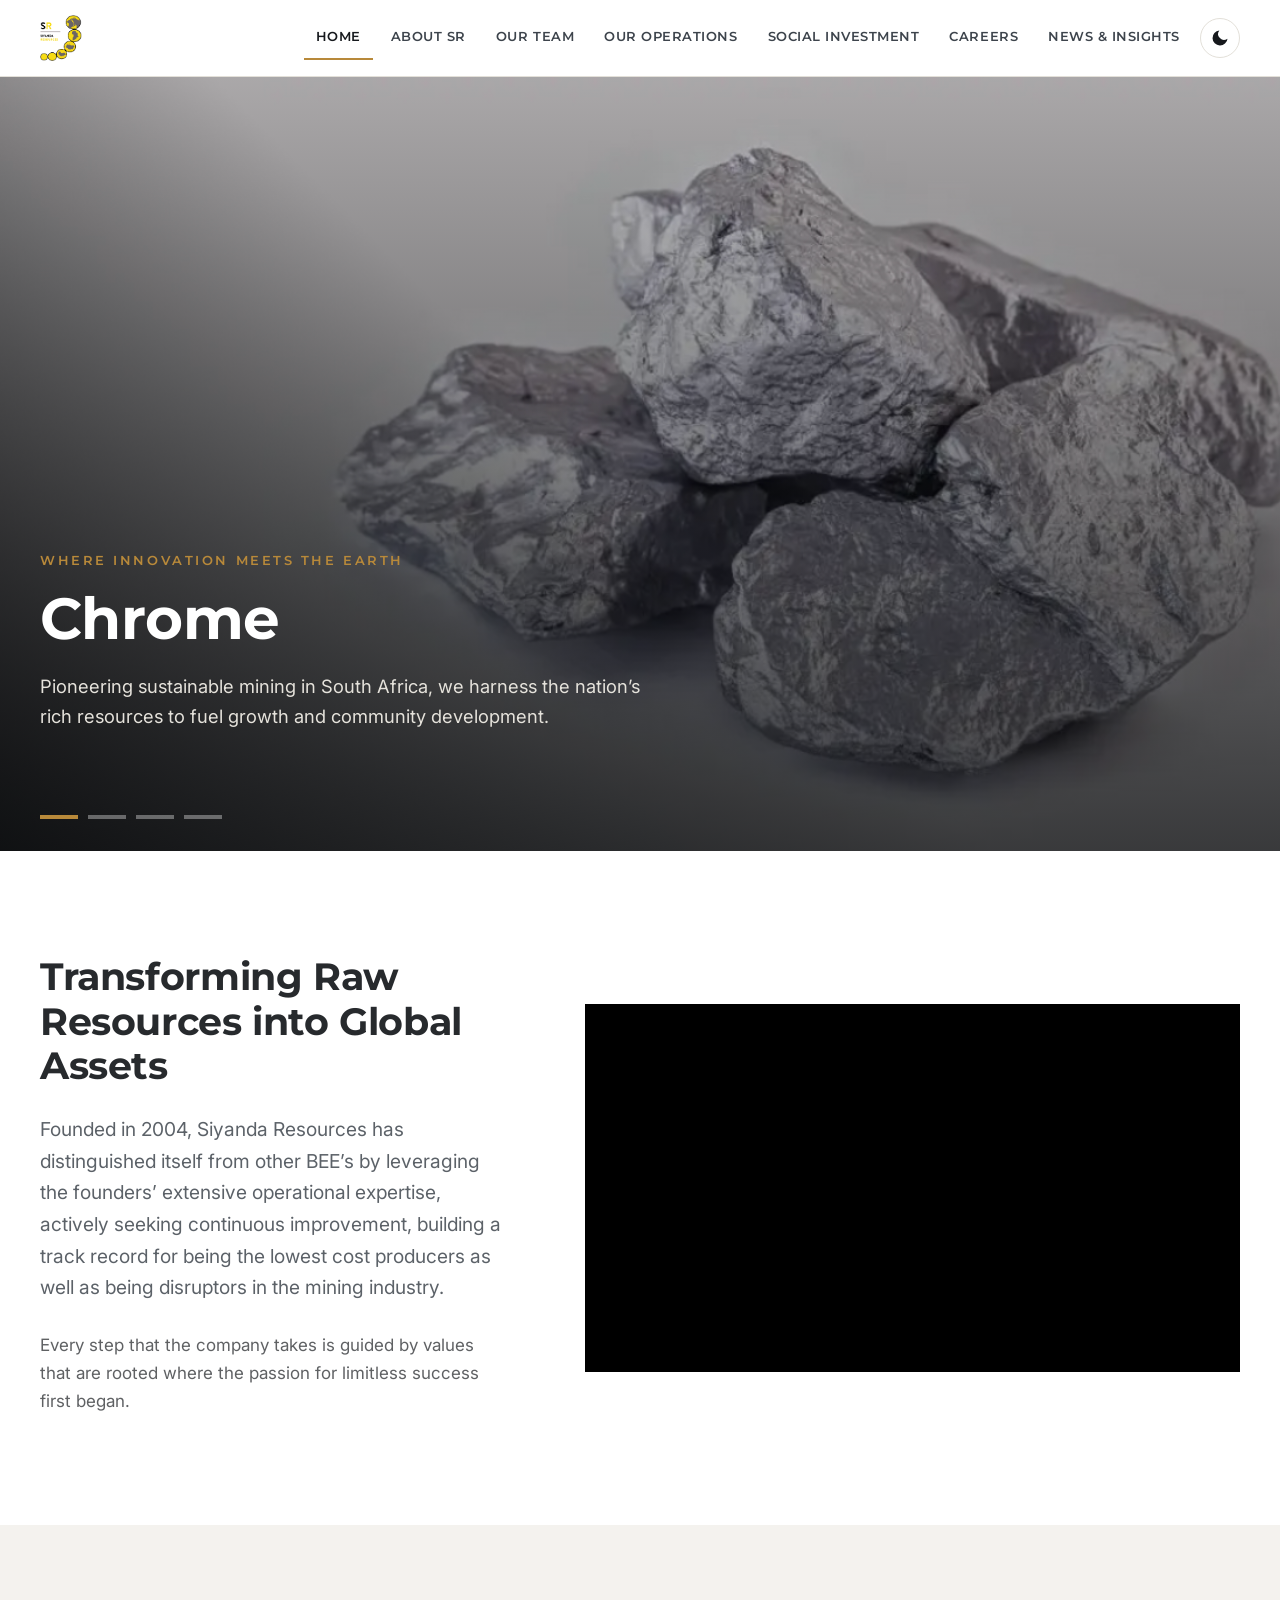
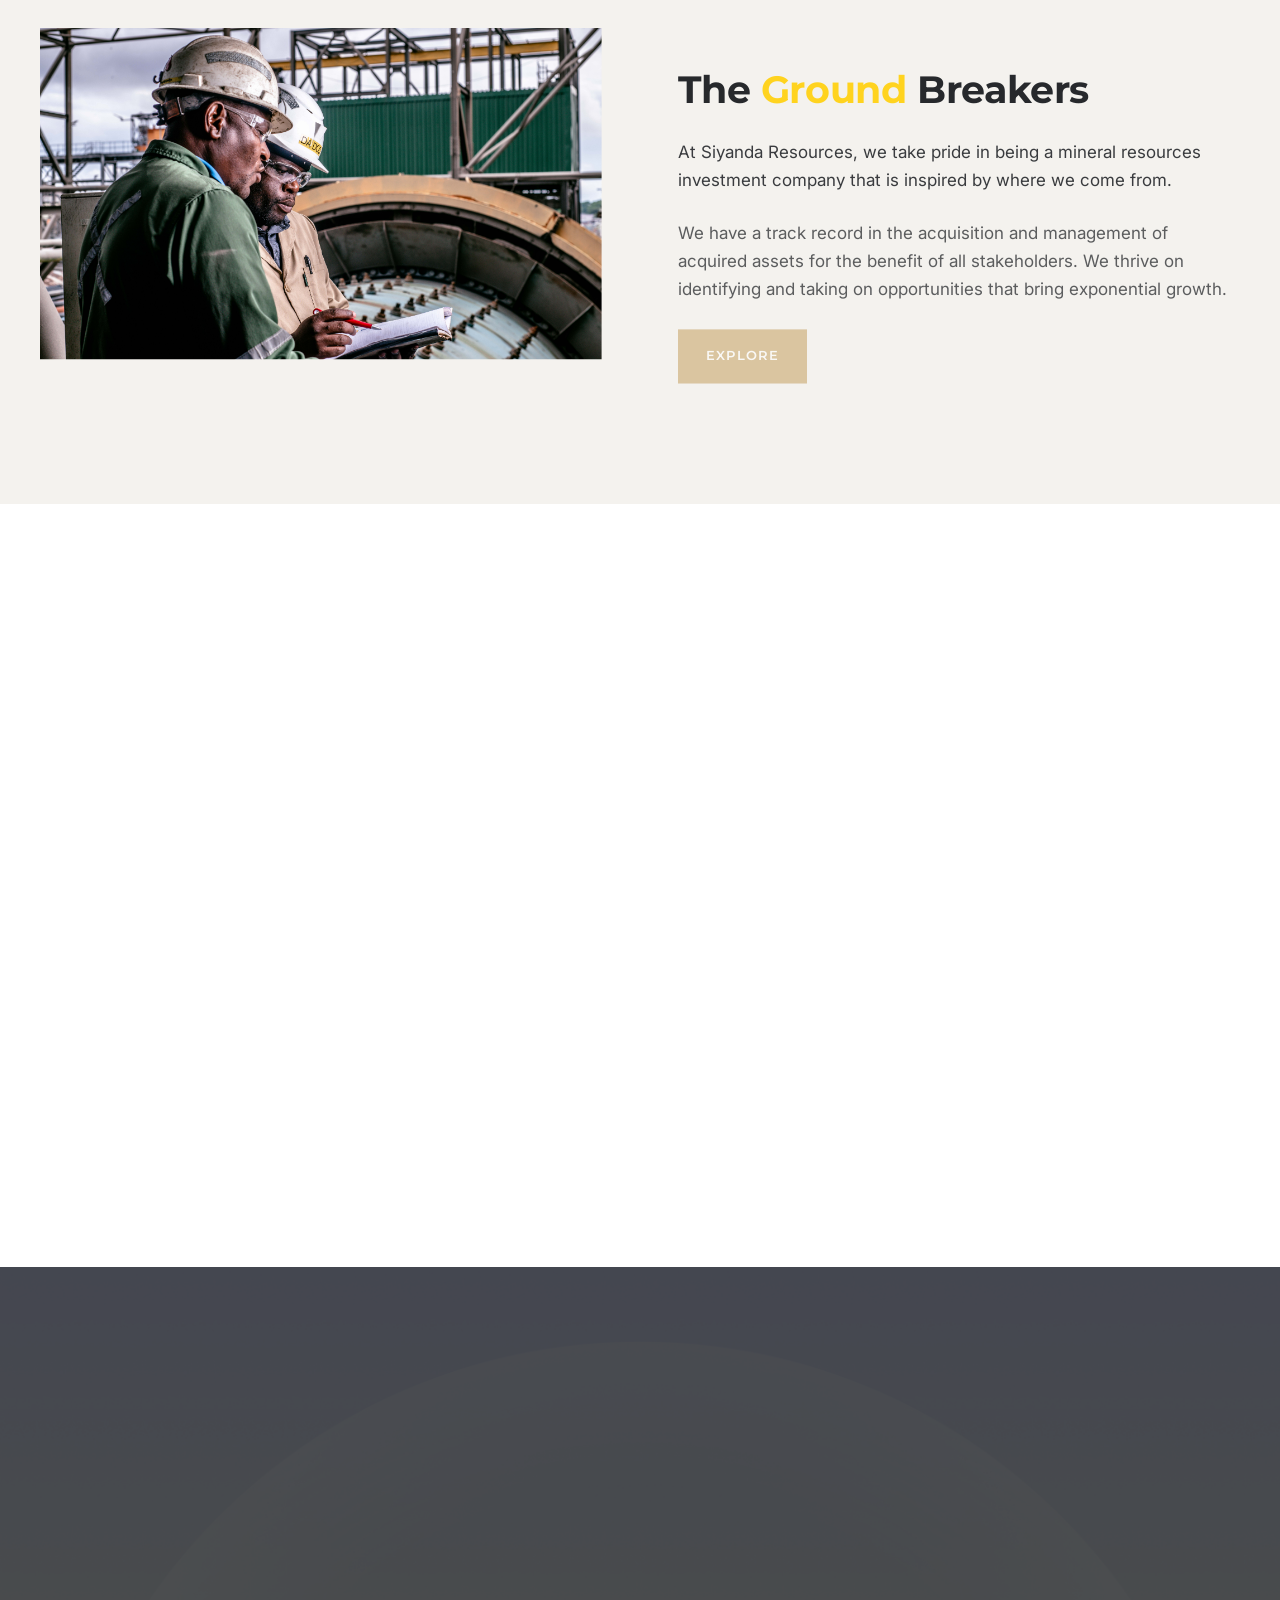
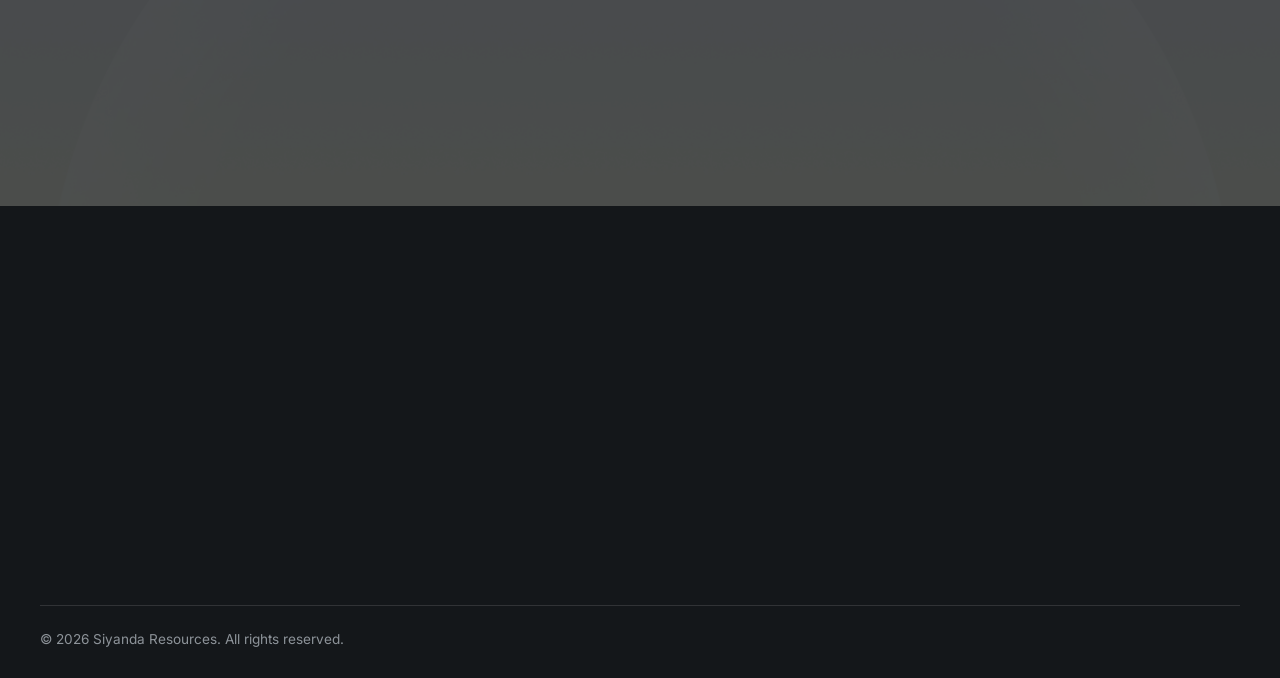
==== index.html @ a48262fa "Add yellow highlight words to headings, as on the live site Highlights on the About, Our Team, Our O" ====
<!doctype html>
<html lang="en">
<head>
<meta charset="utf-8">
<script>try{var t=localStorage.getItem("theme");if(!t&&matchMedia("(prefers-color-scheme: dark)").matches)t="dark";if(t==="dark")document.documentElement.setAttribute("data-theme","dark")}catch(e){}</script>
<meta name="viewport" content="width=device-width, initial-scale=1">
<title>Siyanda Resources Pty (Ltd) | Mining</title>
<meta name="description" content="Founded in 2004, Siyanda Resources has distinguished itself from other BEE’s by leveraging the founders’ extensive operational expertise, actively seeking continuous improvement, building a track record for being the lowest cost producers as well as being disruptors in the mining industry.">
<meta property="og:title" content="Siyanda Resources Pty (Ltd) | Mining">
<meta property="og:description" content="Founded in 2004, Siyanda Resources has distinguished itself from other BEE’s by leveraging the founders’ extensive operational expertise, actively seeking continuous improvement, building a track record for being the lowest cost producers as well as being disruptors in the mining industry.">
<meta property="og:type" content="website">
<meta property="og:image" content="https://static.wixstatic.com/media/7e9495_a1507249b61743cfa90838f594ac82b0~mv2.png">
<link rel="preconnect" href="https://fonts.googleapis.com">
<link rel="preconnect" href="https://fonts.gstatic.com" crossorigin>
<link href="https://fonts.googleapis.com/css2?family=Inter:wght@400;500;600&family=Montserrat:wght@500;600;700&display=swap" rel="stylesheet">
<link rel="stylesheet" href="assets/style.css">
<link rel="stylesheet" href="assets/motion.css">
<script>document.documentElement.classList.add('m-js');window.__mFail=setTimeout(function(){document.documentElement.classList.remove('m-js')},4000);</script>
</head>
<body>
<header class="site-header"><div class="wrap">
  <a class="logo" href="index.html" aria-label="Siyanda Resources home"><img src="assets/img/7e9495_835a3382bc764507a0e56973014b50b6_mv2.png" alt="Siyanda Resources"></a>
  <button class="menu-btn" aria-expanded="false" aria-controls="nav">Menu</button>
  <nav class="nav" id="nav" aria-label="Main"><a href="index.html" aria-current="page">Home</a><a href="aboutsr.html">About SR</a><a href="ourteam.html">Our Team</a><a href="ouroperations.html">Our Operations</a><a href="socialinvestment.html">Social Investment</a><a href="careers.html">Careers</a><a href="news.html">News & Insights</a></nav>
  <button class="theme-toggle" type="button" aria-pressed="false" aria-label="Switch to dark mode" title="Toggle dark mode"><svg class="i-moon" viewBox="0 0 24 24" width="20" height="20" aria-hidden="true"><path fill="currentColor" d="M21 12.8A9 9 0 1 1 11.2 3a7 7 0 0 0 9.8 9.8z"/></svg><svg class="i-sun" viewBox="0 0 24 24" width="20" height="20" aria-hidden="true"><circle cx="12" cy="12" r="4.2" fill="currentColor"/><g stroke="currentColor" stroke-width="2" stroke-linecap="round"><path d="M12 2.5v2.4M12 19.1v2.4M2.5 12h2.4M19.1 12h2.4M5.3 5.3l1.7 1.7M17 17l1.7 1.7M5.3 18.7L7 17M17 7l1.7-1.7"/></g></svg></button>
</div></header>
<main>
<section class="hero" aria-label="Featured"><div class="slide active"><div class="bg" style="background-image:url('assets/img/7e9495_dbe497dcdec14228bae74a4d992288ce_mv2.jpg')"></div><div class="wrap"><span class="tag" data-motion="rise" data-m-trigger="load" data-m-y="14">Where innovation meets the earth</span><h1 data-motion="line-reveal" data-m-trigger="load" data-m-delay=".1">Chrome</h1><p data-motion="rise" data-m-trigger="load" data-m-delay=".6">Pioneering sustainable mining in South Africa, we harness the nation’s rich resources to fuel growth and community development.</p></div></div><div class="slide"><div class="bg" style="background-image:url('assets/img/7e9495_43a66a2f963f44608561e4d133011c7c_mv2.jpeg')"></div><div class="wrap"><span class="tag" data-motion="rise" data-m-trigger="manual" data-m-y="14">Where innovation meets the earth</span><h1 data-motion="line-reveal" data-m-trigger="manual" data-m-delay=".1">Platinum Group Metals</h1><p data-motion="rise" data-m-trigger="manual" data-m-delay=".6">Pioneering sustainable mining in South Africa, we harness the nation’s rich resources to fuel growth and community development.</p></div></div><div class="slide"><div class="bg" style="background-image:url('assets/img/7e9495_33be6d0ff1b443ca9cbb81153d2384aa_mv2.webp')"></div><div class="wrap"><span class="tag" data-motion="rise" data-m-trigger="manual" data-m-y="14">Where innovation meets the earth</span><h1 data-motion="line-reveal" data-m-trigger="manual" data-m-delay=".1">Smelting</h1><p data-motion="rise" data-m-trigger="manual" data-m-delay=".6">Pioneering sustainable mining in South Africa, we harness the nation’s rich resources to fuel growth and community development.</p></div></div><div class="slide"><div class="bg" style="background-image:url('assets/img/7e9495_03ec431c7e624f578b825e8f1ab1ad8a_mv2.jpg')"></div><div class="wrap"><span class="tag" data-motion="rise" data-m-trigger="manual" data-m-y="14">Where innovation meets the earth</span><h1 data-motion="line-reveal" data-m-trigger="manual" data-m-delay=".1">Energy</h1><p data-motion="rise" data-m-trigger="manual" data-m-delay=".6">Pioneering sustainable mining in South Africa, we harness the nation’s rich resources to fuel growth and community development.</p></div></div><div class="dots"><div class="wrap"><button class="dot active" aria-label="Show slide 1"></button><button class="dot" aria-label="Show slide 2"></button><button class="dot" aria-label="Show slide 3"></button><button class="dot" aria-label="Show slide 4"></button></div></div></section>

<section class="ticker" id="metals-ticker" aria-label="Precious metals prices" hidden>
<div class="ticker-bar">
<span class="ticker-label">Precious metals</span>
<div class="ticker-viewport" tabindex="0"><div class="ticker-track" id="ticker-track"></div></div>
<span class="ticker-meta" id="ticker-meta"></span>
</div>
</section>

<section class="section"><div class="wrap split video-split">
  <div>
    <h2>Transforming Raw Resources into Global Assets</h2>
    <p class="lead">Founded in 2004, Siyanda Resources has distinguished itself from other BEE’s by leveraging the founders’ extensive operational expertise, actively seeking continuous improvement, building a track record for being the lowest cost producers as well as being disruptors in the mining industry.</p>
    <p>Every step that the company takes is guided by values that are rooted where the passion for limitless success first began.</p>
  </div>
  <div class="video-embed"><iframe src="https://www.youtube-nocookie.com/embed/-OXSj45bDJc?rel=0" title="Siyanda Resources introduction video" loading="lazy" allow="accelerometer; encrypted-media; picture-in-picture; fullscreen" allowfullscreen></iframe></div>
</div></section>

<section class="section alt"><div class="wrap split">
  <img src="assets/img/7e9495_6b7cbe0a878a460cb69c00bc4669bbfa_mv2.jpg" alt="Siyanda team members reviewing plans at a processing plant" loading="lazy">
  <div>
    <h2>The <span class="hl">Ground</span> Breakers</h2>
    <p>At Siyanda Resources, we take pride in being a mineral resources investment company that is inspired by where we come from.</p>
    <p>We have a track record in the acquisition and management of acquired assets for the benefit of all stakeholders. We thrive on identifying and taking on opportunities that bring exponential growth.</p>
    <a class="btn" href="aboutsr.html">Explore</a>
  </div>
</div></section>

<section class="section"><div class="wrap focus">
  <h2>Our Focus Areas</h2>
  <p class="lead">Our areas of interest are in Platinum Group Metals (PGMs), Chrome, Base Metals, Energy and Battery Metals. All the projects acquired are on a long term basis, with the optimisation of assets being the key goal.</p>
  <div class="grid g4" style="margin-top:36px"><article class="division"><img src="assets/img/7e9495_5f17ff1443634b72bcaa0b6d0019befa_mv2.webp" alt="" loading="lazy"><div class="body"><h3>Chrome</h3><p>RST Special Metal (Pty) Ltd (“RST”) operates furnaces that process industrial waste material into various metal products that can be re-used in the manufacturing process including chrome and other non-ferrous metals.</p></div></article><article class="division"><img src="assets/img/7e9495_43a66a2f963f44608561e4d133011c7c_mv2.jpeg" alt="" loading="lazy"><div class="body"><h3>Platinum Group Metals</h3><p>Siyanda Bakgatla Platinum Mine (SBPM) is a rapidly growing, non-listed black-owned emerging Platinum Group Metal (PGM) mining and processing business.</p></div></article><article class="division"><img src="assets/img/7e9495_33be6d0ff1b443ca9cbb81153d2384aa_mv2.webp" alt="" loading="lazy"><div class="body"><h3>Smelting</h3><p>The strategic imperative of the chrome division is to be the leader in UG2 chrome extraction through the processing and production of low-cost chrome from UG Tailings source.</p></div></article><article class="division"><img src="assets/img/7e9495_632e6254a77d4a538dcc4f06c088e356_mv2.jpeg" alt="" loading="lazy"><div class="body"><h3>Energy</h3><p>In 2012 Power Alt reached a milestone to become one of the first gas Independent Power Producers to connect and sell power to the SA state utility; Eskom.</p></div></article></div>
</div></section>

<section class="banner" style="background-image:url('assets/img/baac51_a1800801553a41e4b95e214079fef63e_mv2.jpg')"><div class="wrap">
  <h2>We Believe in Change</h2>
  <p>The Siyanda Group Impact Report 2026 is now available. It captures our year in community investment, enterprise development, employment and environmental stewardship across our operations.</p>
  <p>Read the full report here:</p>
  <a class="btn ghost" href="https://www.siyandaresources.com/_files/ugd/7e9495_232e8eb3046243a3bfeeb36ab15f72cd.pdf" target="_blank" rel="noopener">Group Impact Report</a>
</div></section>

</main>
<footer class="site-footer"><div class="wrap">
  <div class="foot-grid">
    <div><h2>Where innovation meets the earth</h2>
      <div class="socials"><a href="https://www.youtube.com/channel/UCUp1JVskZZEBFxVKHiJLxTw" target="_blank" rel="noopener">YouTube</a><a href="https://www.linkedin.com/company/siyanda-resources/posts/?feedView=all" target="_blank" rel="noopener">LinkedIn</a></div></div>
    <div><h4>Contact Us</h4>
      <ul><li>3rd Floor, Oxford Corner, 32A Jellicoe Ave, Rosebank, Johannesburg, 2196</li><li><a href="tel:+27118322543">+27 (11) 832 2543</a></li><li><a href="mailto:SRComms@siyandaresources.co.za">SRComms@siyandaresources.co.za</a></li></ul></div>
    <div><h4>Explore</h4><ul><li><a href="index.html">Home</a></li><li><a href="aboutsr.html">About SR</a></li><li><a href="ourteam.html">Our Team</a></li><li><a href="ouroperations.html">Our Operations</a></li><li><a href="socialinvestment.html">Social Investment</a></li><li><a href="careers.html">Careers</a></li><li><a href="news.html">News & Insights</a></li></ul></div>
  </div>
  <div class="copy">&copy; 2026 Siyanda Resources. All rights reserved.</div>
</div></footer>
<script src="https://cdnjs.cloudflare.com/ajax/libs/gsap/3.12.5/gsap.min.js"></script>
<script src="assets/motion.js"></script>
<script src="assets/site.js"></script>
<script src="assets/ticker.js"></script>
</body>
</html>
---- assets/style.css ----
/* ===== Siyanda Resources — design tokens (swap these to re-skin the whole site) ===== */
:root {
  --ink: #16191d;
  --ink-soft: #3d444c;
  --muted: #6b737c;
  --paper: #ffffff;
  --paper-alt: #f4f2ee;
  --dark: #14171a;
  --dark-2: #1d2226;
  --accent: #b8893a;
  --accent-dark: #946c27;
  --highlight: #ffd10f;
  --line: #e3e0d9;
  --font-head: "Montserrat", "Helvetica Neue", Arial, sans-serif;
  --font-body: "Inter", "Helvetica Neue", Arial, sans-serif;
  --max: 1200px;
  --header-h: 76px;
}

*, *::before, *::after { box-sizing: border-box; }
html { scroll-behavior: smooth; }
body {
  margin: 0; font-family: var(--font-body); color: var(--ink); background: var(--paper);
  line-height: 1.65; font-size: 17px; -webkit-font-smoothing: antialiased;
}
img { max-width: 100%; display: block; }
a { color: inherit; }
h1, h2, h3, h4 { font-family: var(--font-head); line-height: 1.15; margin: 0 0 .6em; color: var(--ink); letter-spacing: -.01em; }
h1 { font-size: clamp(2.1rem, 5vw, 3.6rem); font-weight: 700; }
h2 { font-size: clamp(1.6rem, 3.2vw, 2.4rem); font-weight: 700; }
h3 { font-size: 1.2rem; font-weight: 600; }
p { margin: 0 0 1.1em; }
.wrap { width: min(var(--max), 100% - 40px); margin-inline: auto; }
.section { padding: clamp(56px, 8vw, 104px) 0; }
.section.alt { background: var(--paper-alt); }
.section.dark { background: var(--dark); color: #e9e6df; }
.section.dark h2, .section.dark h3 { color: #fff; }
.eyebrow { font-family: var(--font-head); text-transform: uppercase; letter-spacing: .18em; font-size: .75rem; font-weight: 600; color: var(--accent); margin-bottom: 14px; display: block; }
.lead { font-size: 1.2rem; color: var(--ink-soft); }

/* ===== Header ===== */
.site-header { position: sticky; top: 0; z-index: 50; background: var(--paper); border-bottom: 1px solid var(--line); }
.site-header .wrap { display: flex; align-items: center; justify-content: space-between; height: var(--header-h); }
.logo img { height: 46px; width: auto; }
.nav { display: flex; gap: 6px; align-items: center; }
.nav a { text-decoration: none; font-family: var(--font-head); font-size: .82rem; font-weight: 600; letter-spacing: .04em; text-transform: uppercase; padding: 10px 12px; color: var(--ink-soft); border-bottom: 2px solid transparent; }
.nav a:hover { color: var(--ink); }
.nav a[aria-current="page"] { color: var(--ink); border-bottom-color: var(--accent); }
.menu-btn { display: none; background: none; border: 1px solid var(--line); border-radius: 6px; padding: 9px 14px; font: 600 .8rem var(--font-head); letter-spacing: .06em; text-transform: uppercase; cursor: pointer; color: var(--ink); }

@media (max-width: 1020px) {
  .menu-btn { display: block; }
  .nav { position: absolute; inset: var(--header-h) 0 auto 0; background: var(--paper); flex-direction: column; align-items: stretch; gap: 0; padding: 8px 20px 20px; border-bottom: 1px solid var(--line); display: none; }
  .nav.open { display: flex; }
  .nav a { padding: 14px 4px; border-bottom: 1px solid var(--line); }
  .nav a[aria-current="page"] { border-bottom-color: var(--accent); }
}

/* ===== Buttons ===== */
.btn { display: inline-block; font-family: var(--font-head); font-weight: 600; font-size: .82rem; letter-spacing: .08em; text-transform: uppercase; text-decoration: none; padding: 14px 26px; background: var(--accent); color: #fff; border: 2px solid var(--accent); transition: background .2s, color .2s; }
.btn:hover { background: var(--accent-dark); border-color: var(--accent-dark); }
.btn.ghost { background: transparent; color: inherit; border-color: currentColor; }
.btn.ghost:hover { background: var(--ink); color: var(--paper); border-color: var(--ink); }
.section.dark .btn.ghost:hover, .hero .btn.ghost:hover { background: #fff; color: var(--ink); border-color: #fff; }

/* ===== Home hero slider ===== */
.hero { position: relative; height: min(86vh, 780px); min-height: 520px; background: var(--dark); color: #fff; overflow: hidden; }
.slide { position: absolute; inset: 0; opacity: 0; transition: opacity 1s ease; display: flex; align-items: flex-end; }
.slide.active { opacity: 1; z-index: 1; }
.slide .bg { position: absolute; inset: 0; background-size: cover; background-position: center; transform: scale(1.04); transition: transform 7s ease-out; }
.slide.active .bg { transform: scale(1); }
.slide::after { content: ""; position: absolute; inset: 0; background: linear-gradient(180deg, rgba(10,12,14,.25) 0%, rgba(10,12,14,.78) 100%); }
.slide .wrap { position: relative; z-index: 2; padding-bottom: clamp(70px, 11vh, 120px); }
.slide h1 { color: #fff; max-width: 14ch; margin-bottom: .35em; }
.slide .tag { font-family: var(--font-head); text-transform: uppercase; letter-spacing: .2em; font-size: .8rem; color: var(--accent); font-weight: 600; margin-bottom: 14px; display: block; }
.slide p { max-width: 52ch; font-size: 1.15rem; color: #e6e3dc; }
.dots { position: absolute; z-index: 5; left: 0; right: 0; bottom: 32px; }
.dots .wrap { display: flex; gap: 10px; }
.dot { width: 38px; height: 4px; border: 0; background: rgba(255,255,255,.35); cursor: pointer; padding: 0; }
.dot.active { background: var(--accent); }

/* ===== Inner page hero ===== */
.page-hero { position: relative; color: #fff; background: var(--dark); background-size: cover; background-position: center; padding: clamp(90px, 15vw, 170px) 0 clamp(60px, 9vw, 100px); }
.page-hero::before { content: ""; position: absolute; inset: 0; background: linear-gradient(180deg, rgba(10,12,14,.55), rgba(10,12,14,.8)); }
.page-hero .wrap { position: relative; }
.page-hero h1 { color: #fff; max-width: 18ch; }
.page-hero p { max-width: 58ch; font-size: 1.2rem; color: #e6e3dc; margin: 0; }

/* ===== Layout helpers ===== */
.split { display: grid; grid-template-columns: 1fr 1fr; gap: clamp(32px, 6vw, 84px); align-items: center; }
.split.top { align-items: start; }
.split img { width: 100%; height: 100%; object-fit: cover; max-height: 560px; }
@media (max-width: 860px) { .split { grid-template-columns: 1fr; } }
.grid { display: grid; gap: 24px; }
.g2 { grid-template-columns: repeat(2, 1fr); }
.g3 { grid-template-columns: repeat(3, 1fr); }
.g4 { grid-template-columns: repeat(4, 1fr); }
.g5 { grid-template-columns: repeat(5, 1fr); }
@media (max-width: 1000px) { .g4, .g5 { grid-template-columns: repeat(2, 1fr); } .g3 { grid-template-columns: repeat(2, 1fr); } }
@media (max-width: 620px) { .g2, .g3, .g4, .g5 { grid-template-columns: 1fr; } }

.card { background: var(--paper); border: 1px solid var(--line); }
.card .body { padding: 24px; }
.card img.thumb { width: 100%; aspect-ratio: 3/2; object-fit: cover; }
.section.alt .card { border-color: transparent; }

/* ===== Values ===== */
.value { padding: 28px 24px; border-top: 3px solid var(--accent); background: var(--paper); }
.value h3 { text-transform: uppercase; letter-spacing: .1em; font-size: .95rem; color: var(--accent-dark); }
.value p { margin: 0; color: var(--ink-soft); font-weight: 500; }

/* ===== Feature banner (impact report) ===== */
.banner { background-size: cover; background-position: center; position: relative; color: #fff; padding: clamp(70px, 10vw, 130px) 0; }
.banner::before { content: ""; position: absolute; inset: 0; background: rgba(12,14,16,.72); }
.banner .wrap { position: relative; max-width: 820px; }
.banner h2 { color: #fff; }
.banner p { font-size: 1.15rem; color: #e6e3dc; }

/* ===== Division cards (home) ===== */
.division { position: relative; overflow: hidden; min-height: 360px; display: flex; align-items: flex-end; color: #fff; background: var(--dark); }
.division img { position: absolute; inset: 0; width: 100%; height: 100%; object-fit: cover; transition: transform .6s ease; }
.division:hover img { transform: scale(1.05); }
.division::after { content: ""; position: absolute; inset: 0; background: linear-gradient(180deg, rgba(10,12,14,.05) 20%, rgba(10,12,14,.88)); }
.division .body { position: relative; z-index: 1; padding: 26px; }
.division h3 { color: #fff; font-size: 1.4rem; margin-bottom: .4em; }
.division p { font-size: .95rem; margin: 0; color: #dcd8cf; }

/* ===== Focus chips ===== */
.chips { display: flex; flex-wrap: wrap; gap: 12px; margin: 26px 0 0; padding: 0; list-style: none; }
.chips li { border: 1px solid rgba(255,255,255,.3); padding: 10px 20px; font-family: var(--font-head); font-size: .8rem; letter-spacing: .1em; text-transform: uppercase; font-weight: 600; }

/* ===== Pillars (who/purpose/vision) ===== */
.pillar img { width: 100%; aspect-ratio: 4/5; object-fit: cover; }
.pillar .body { padding: 22px 4px 0; }
.pillar h3 { font-size: .8rem; letter-spacing: .16em; text-transform: uppercase; color: var(--accent-dark); }
.pillar p { font-size: 1.15rem; font-weight: 500; color: var(--ink); margin: 0; }

/* ===== Lists ===== */
.ticks { list-style: none; padding: 0; margin: 0; display: grid; gap: 14px; }
.ticks li { padding-left: 28px; position: relative; color: var(--ink-soft); }
.ticks li::before { content: ""; position: absolute; left: 0; top: .6em; width: 14px; height: 2px; background: var(--accent); }

/* ===== People ===== */
.person { text-align: left; }
.person .ph { aspect-ratio: 1/1; background: var(--paper-alt); overflow: hidden; display: grid; place-items: center; }
.person .ph img { width: 100%; height: 100%; object-fit: cover; object-position: center top; }
.person .ph .ini { font: 700 2rem var(--font-head); color: var(--muted); }
.person h3 { margin: 16px 0 4px; font-size: 1.05rem; }
.person .role { color: var(--muted); font-size: .9rem; margin: 0; }
.bio { margin-top: 10px; }
.bio summary { cursor: pointer; font-family: var(--font-head); font-size: .75rem; letter-spacing: .12em; text-transform: uppercase; color: var(--accent-dark); font-weight: 600; list-style: none; }
.bio summary::-webkit-details-marker { display: none; }
.bio summary::after { content: " +"; }
.bio[open] summary::after { content: " –"; }
.bio ul { margin: 12px 0 0; padding-left: 18px; font-size: .9rem; color: var(--ink-soft); }
.bio li { margin-bottom: 6px; }

/* ===== Operations ===== */
.op { display: grid; grid-template-columns: 5fr 7fr; gap: 0; background: var(--paper); border: 1px solid var(--line); margin-bottom: 24px; }
.op img { width: 100%; height: 100%; min-height: 240px; object-fit: cover; }
.op .body { padding: clamp(22px, 4vw, 44px); align-self: center; }
.op:nth-child(even) { grid-template-columns: 7fr 5fr; }
.op:nth-child(even) img { order: 2; }
@media (max-width: 800px) { .op, .op:nth-child(even) { grid-template-columns: 1fr; } .op:nth-child(even) img { order: 0; } }
.invest { display: grid; grid-template-columns: 220px 1fr; gap: 32px; padding: 32px 0; border-top: 1px solid var(--line); align-items: start; }
.invest .lg { background: #fff; border: 1px solid var(--line); padding: 14px; aspect-ratio: 16/9; display: grid; place-items: center; }
.invest .lg img { max-height: 100%; object-fit: contain; }
.invest a.link { font-family: var(--font-head); font-size: .78rem; letter-spacing: .1em; text-transform: uppercase; font-weight: 600; color: var(--accent-dark); }
@media (max-width: 700px) { .invest { grid-template-columns: 1fr; gap: 16px; } .invest .lg { max-width: 240px; } }

/* ===== Stats (social investment) ===== */
.stat { padding: 28px 24px; background: var(--paper); border-top: 3px solid var(--accent); }
.stat .n { font: 700 2.4rem var(--font-head); color: var(--ink); line-height: 1; }
.stat p { margin: 10px 0 0; color: var(--ink-soft); font-size: .98rem; }
blockquote { margin: 0 0 1em; padding-left: 20px; border-left: 3px solid var(--accent); font-size: 1.2rem; font-style: italic; color: var(--ink-soft); }
.gallery { display: grid; grid-template-columns: repeat(auto-fit, minmax(240px, 1fr)); gap: 14px; }
.gallery img { width: 100%; aspect-ratio: 3/2; object-fit: cover; }

/* ===== News ===== */
.post { display: grid; grid-template-columns: 160px 1fr; gap: 28px; padding: 30px 0; border-top: 1px solid var(--line); }
.post time { font-family: var(--font-head); font-size: .8rem; letter-spacing: .08em; text-transform: uppercase; color: var(--muted); font-weight: 600; }
.post h3 { font-size: 1.35rem; margin-bottom: .4em; }
.post a.more { font-family: var(--font-head); font-size: .78rem; letter-spacing: .1em; text-transform: uppercase; font-weight: 600; color: var(--accent-dark); }
@media (max-width: 640px) { .post { grid-template-columns: 1fr; gap: 6px; } }

/* ===== Footer ===== */
.site-footer { background: var(--dark); color: #cfcbc2; padding: 72px 0 28px; }
.site-footer h2 { color: #fff; font-size: 1.6rem; max-width: 16ch; }
.foot-grid { display: grid; grid-template-columns: 1.3fr 1fr 1fr; gap: 48px; }
@media (max-width: 860px) { .foot-grid { grid-template-columns: 1fr; gap: 32px; } }
.site-footer h4 { color: #fff; font-size: .78rem; letter-spacing: .16em; text-transform: uppercase; margin-bottom: 16px; }
.site-footer a { text-decoration: none; }
.site-footer a:hover { color: #fff; text-decoration: underline; }
.site-footer ul { list-style: none; margin: 0; padding: 0; display: grid; gap: 8px; }
.socials { display: flex; gap: 12px; margin-top: 18px; }
.socials a { border: 1px solid rgba(255,255,255,.3); padding: 8px 16px; font-family: var(--font-head); font-size: .75rem; letter-spacing: .08em; text-transform: uppercase; font-weight: 600; }
.copy { border-top: 1px solid rgba(255,255,255,.12); margin-top: 52px; padding-top: 22px; font-size: .85rem; color: #8d9399; }

@media (prefers-reduced-motion: reduce) {
  .slide, .slide .bg, .division img { transition: none; }
  html { scroll-behavior: auto; }
}

/* ===== Precious metals ticker ===== */
.ticker { background: var(--dark); color: #e9e6df; border-bottom: 1px solid var(--dark-2); }
.ticker[hidden] { display: none; }
.ticker-bar { width: min(var(--max), 100% - 40px); margin-inline: auto; display: flex; align-items: center; gap: 20px; min-height: 56px; }
.ticker-label { font-family: var(--font-head); text-transform: uppercase; letter-spacing: .16em; font-size: .7rem; font-weight: 600; color: var(--accent); white-space: nowrap; }
.ticker-viewport { flex: 1; overflow: hidden; outline-offset: 2px;
  -webkit-mask-image: linear-gradient(90deg, transparent, #000 4%, #000 96%, transparent);
  mask-image: linear-gradient(90deg, transparent, #000 4%, #000 96%, transparent); }
.ticker-track { display: flex; width: max-content; animation: ticker-scroll var(--ticker-dur, 40s) linear infinite; }
.ticker-viewport:hover .ticker-track, .ticker-viewport:focus-within .ticker-track, .ticker-viewport:focus .ticker-track { animation-play-state: paused; }
.tick { display: flex; align-items: baseline; gap: 10px; padding: 0 28px; white-space: nowrap; font-size: .9rem; border-right: 1px solid var(--dark-2); }
.tick-name { font-family: var(--font-head); font-weight: 600; color: #fff; }
.tick-price { font-variant-numeric: tabular-nums; }
.tick-chg { font-variant-numeric: tabular-nums; font-size: .8rem; }
.tick-chg.up { color: #6fcf97; }
.tick-chg.down { color: #eb8a8a; }
.ticker-meta { font-size: .72rem; color: #9aa1a8; white-space: nowrap; }
@keyframes ticker-scroll { to { transform: translateX(-50%); } }
@media (max-width: 720px) { .ticker-label, .ticker-meta { display: none; } }
@media (prefers-reduced-motion: reduce) {
  .ticker-viewport { overflow-x: auto; -webkit-mask-image: none; mask-image: none; }
  .ticker-track { animation: none; }
  .ticker-track [aria-hidden="true"] { display: none; }
}
.tick-zar { font-variant-numeric: tabular-nums; font-size: .8rem; color: #b9b3a6; }

/* ===== Dark mode ===== */
:root[data-theme="dark"] {
  color-scheme: dark;
  --ink: #ece9e2;
  --ink-soft: #c4c0b7;
  --muted: #9aa0a7;
  --paper: #111417;
  --paper-alt: #181c20;
  --dark: #0a0c0e;
  --line: #2b3036;
  --accent-dark: #d6aa5a;
}
:root[data-theme="dark"] .logo img { background: #fff; padding: 4px 8px; border-radius: 6px; height: 46px; box-sizing: content-box; }
:root[data-theme="dark"] .section.dark .btn.ghost:hover, :root[data-theme="dark"] .hero .btn.ghost:hover { color: #111417; }

.logo { margin-right: auto; }
.theme-toggle { display: inline-grid; place-items: center; width: 40px; height: 40px; margin-left: 8px; background: none; border: 1px solid var(--line); border-radius: 50%; color: var(--ink); cursor: pointer; }
.theme-toggle:hover { border-color: var(--accent); color: var(--accent); }
.theme-toggle .i-sun { display: none; }
:root[data-theme="dark"] .theme-toggle .i-sun { display: block; }
:root[data-theme="dark"] .theme-toggle .i-moon { display: none; }
.menu-btn { margin-left: 8px; }

/* ===== Embedded video ===== */
.video-embed { position: relative; aspect-ratio: 16 / 9; background: #000; }
.video-embed iframe { position: absolute; inset: 0; width: 100%; height: 100%; border: 0; }

/* ===== Home: larger video, centred Focus Areas intro ===== */
.split.video-split { grid-template-columns: 5fr 7fr; }
@media (max-width: 860px) { .split.video-split { grid-template-columns: 1fr; } }
.focus > h2, .focus > .lead { text-align: center; }
.focus > .lead { max-width: 64ch; margin-inline: auto; }

/* ===== Inner pages: match live layout ===== */
.center { text-align: center; }
.center .lead { margin-inline: auto; }
.center .gallery, .center .partner-grid, .center .invest-grid, .center .edu-grid { text-align: left; }

/* Social investment */
.facts .fact { padding: 20px 0; border-top: 1px solid var(--line); }
.facts .fact:first-child { border-top: 0; padding-top: 0; }
.facts h3 { margin-bottom: .4em; }
.facts p { margin: 0; color: var(--ink-soft); font-size: .98rem; }
.edu-grid { display: grid; grid-template-columns: 1.1fr 1fr 1fr; grid-template-rows: 260px 260px; gap: 14px; margin-top: 36px; }
.edu-grid img { width: 100%; height: 100%; object-fit: cover; }
.edu-grid img:first-child { grid-row: 1 / span 2; }
.edu-grid img:last-child { grid-column: 2 / span 2; }
@media (max-width: 700px) { .edu-grid { grid-template-columns: 1fr 1fr; grid-template-rows: 200px 200px 200px; } .edu-grid img:first-child { grid-column: 1 / span 2; grid-row: auto; } .edu-grid img:last-child { grid-column: 1 / span 2; } }

/* Operations */
.ops-grid { display: grid; grid-template-columns: repeat(2, 1fr); gap: 32px; }
.ops-grid .op { display: block; margin: 0; border: 0; background: transparent; }
.ops-grid .op img, .ops-grid .op:nth-child(even) img { order: 0; width: 100%; height: auto; aspect-ratio: 16 / 7; min-height: 0; }
.ops-grid .op .body { padding: 18px 0 0; }
@media (max-width: 800px) { .ops-grid { grid-template-columns: 1fr; } }
.invest-grid { display: flex; flex-wrap: wrap; justify-content: center; gap: 20px; margin-top: 32px; text-align: left; }
.invest-grid .invest { display: flex; flex-direction: column; gap: 16px; padding: 22px; border: 1px solid var(--line); background: var(--paper); }
.invest-grid .invest .lg { max-width: none; width: 100%; }
.invest-grid .invest h3 { font-size: 1.05rem; }
.invest-grid .invest p { font-size: .9rem; color: var(--ink-soft); }
.invest-grid .invest .btn { padding: 10px 20px; margin-top: auto; align-self: flex-start; }
.partner-grid { display: grid; grid-template-columns: repeat(4, 1fr); gap: 16px; margin-top: 36px; }
.partner-grid .lg { background: #fff; border: 1px solid var(--line); aspect-ratio: 16 / 9; display: grid; place-items: center; padding: 14px; }
.partner-grid .lg img { max-height: 100%; width: auto; object-fit: contain; }
@media (max-width: 800px) { .partner-grid { grid-template-columns: repeat(2, 1fr); } }

/* News */
.news-card { background: var(--paper); border: 1px solid var(--line); display: flex; }
.news-card .body { padding: 24px; display: flex; flex-direction: column; gap: 10px; width: 100%; }
.news-card h3 { font-size: 1.1rem; margin: 0; }
.news-card time { font-size: .8rem; color: var(--muted); font-family: var(--font-head); letter-spacing: .06em; }
.news-card p { margin: 0 0 10px; font-size: .95rem; color: var(--ink-soft); }
.news-card .btn { margin-top: auto; align-self: flex-start; padding: 10px 20px; }
.invest-grid .invest { min-width: 0; }
.invest-grid .invest .lg { overflow: hidden; }
.invest-grid .invest .lg img { max-width: 100%; max-height: 100%; width: auto; height: auto; }
.partner-grid .lg { min-width: 0; overflow: hidden; }
.partner-grid .lg img { max-width: 100%; }
.invest-grid .invest { width: calc(25% - 15px); min-width: 230px; }

/* ===== Heading highlights ===== */
.hl { color: var(--highlight); }
---- assets/motion.css ----
/* Motion kit styles. All classes namespaced .m-* */

/* Hide until the effect has been created (prevents a flash of the final state).
   The inline <head> script removes .m-js if GSAP fails to load, so nothing stays hidden. */
html.m-js:not(.m-ready) main { visibility: hidden; }
html.m-js [data-motion]:not(.m-on) { visibility: hidden; }

/* Split text */
.m-sr { position: absolute; width: 1px; height: 1px; margin: -1px; padding: 0; overflow: hidden; clip: rect(0 0 0 0); white-space: nowrap; border: 0; }
.m-vis { display: block; }
.m-w { display: inline-block; }
.m-line { display: block; overflow: hidden; padding: .06em 0 .16em; margin: -.06em 0 -.16em; }
.m-line-in { display: block; will-change: transform; }

/* Marquee (partner logos) */
.m-marquee { overflow: hidden; margin-top: 36px; -webkit-mask-image: linear-gradient(90deg, transparent, #000 7%, #000 93%, transparent); mask-image: linear-gradient(90deg, transparent, #000 7%, #000 93%, transparent); }
.m-track { display: flex; width: max-content; }
.m-track .lg { flex: none; width: 200px; margin-right: 16px; background: #fff; border: 1px solid var(--line); aspect-ratio: 16/9; display: grid; place-items: center; padding: 14px; }
.m-track .lg img { max-height: 100%; width: auto; object-fit: contain; }

.stat .n { font-variant-numeric: tabular-nums; }

@media (prefers-reduced-motion: reduce) {
  html.m-js:not(.m-ready) main { visibility: visible; }
  .m-marquee { -webkit-mask-image: none; mask-image: none; }
  .m-track { flex-wrap: wrap; width: auto; gap: 16px; }
  .m-track .lg { margin-right: 0; }
}
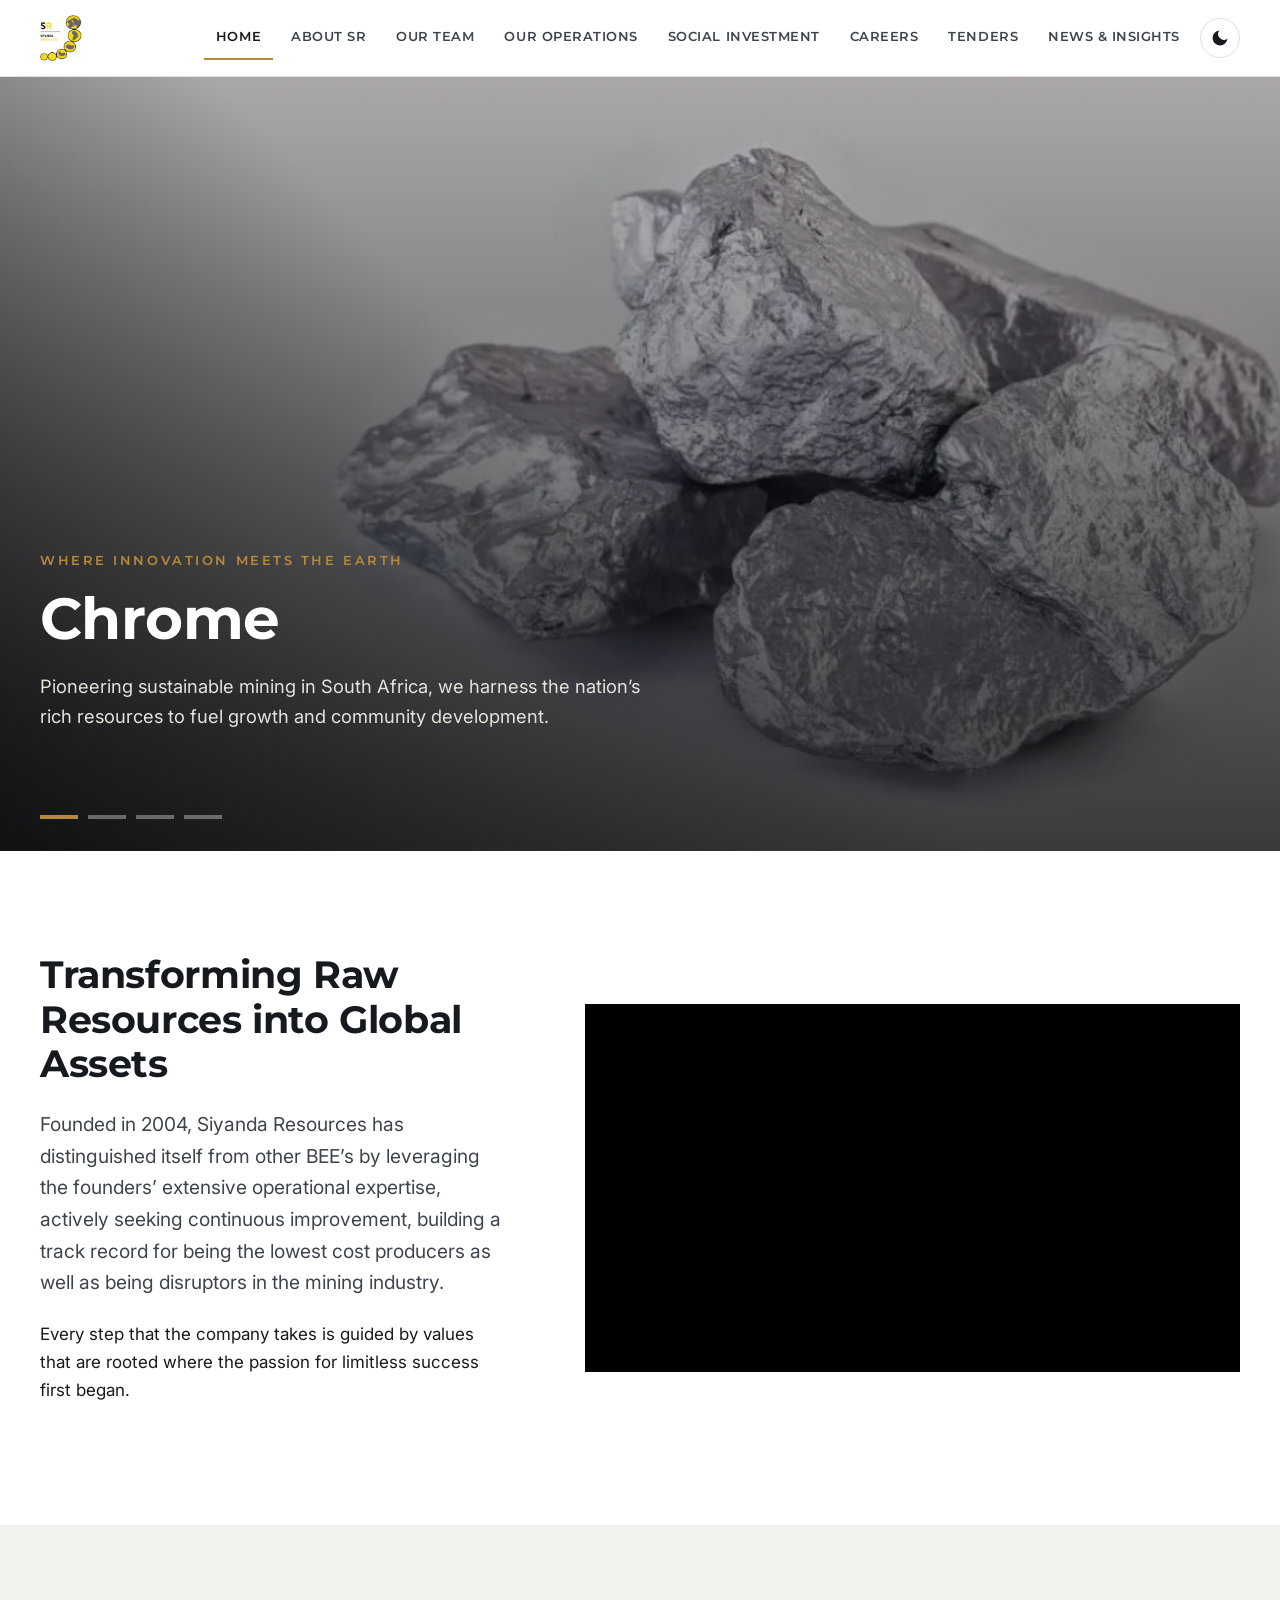
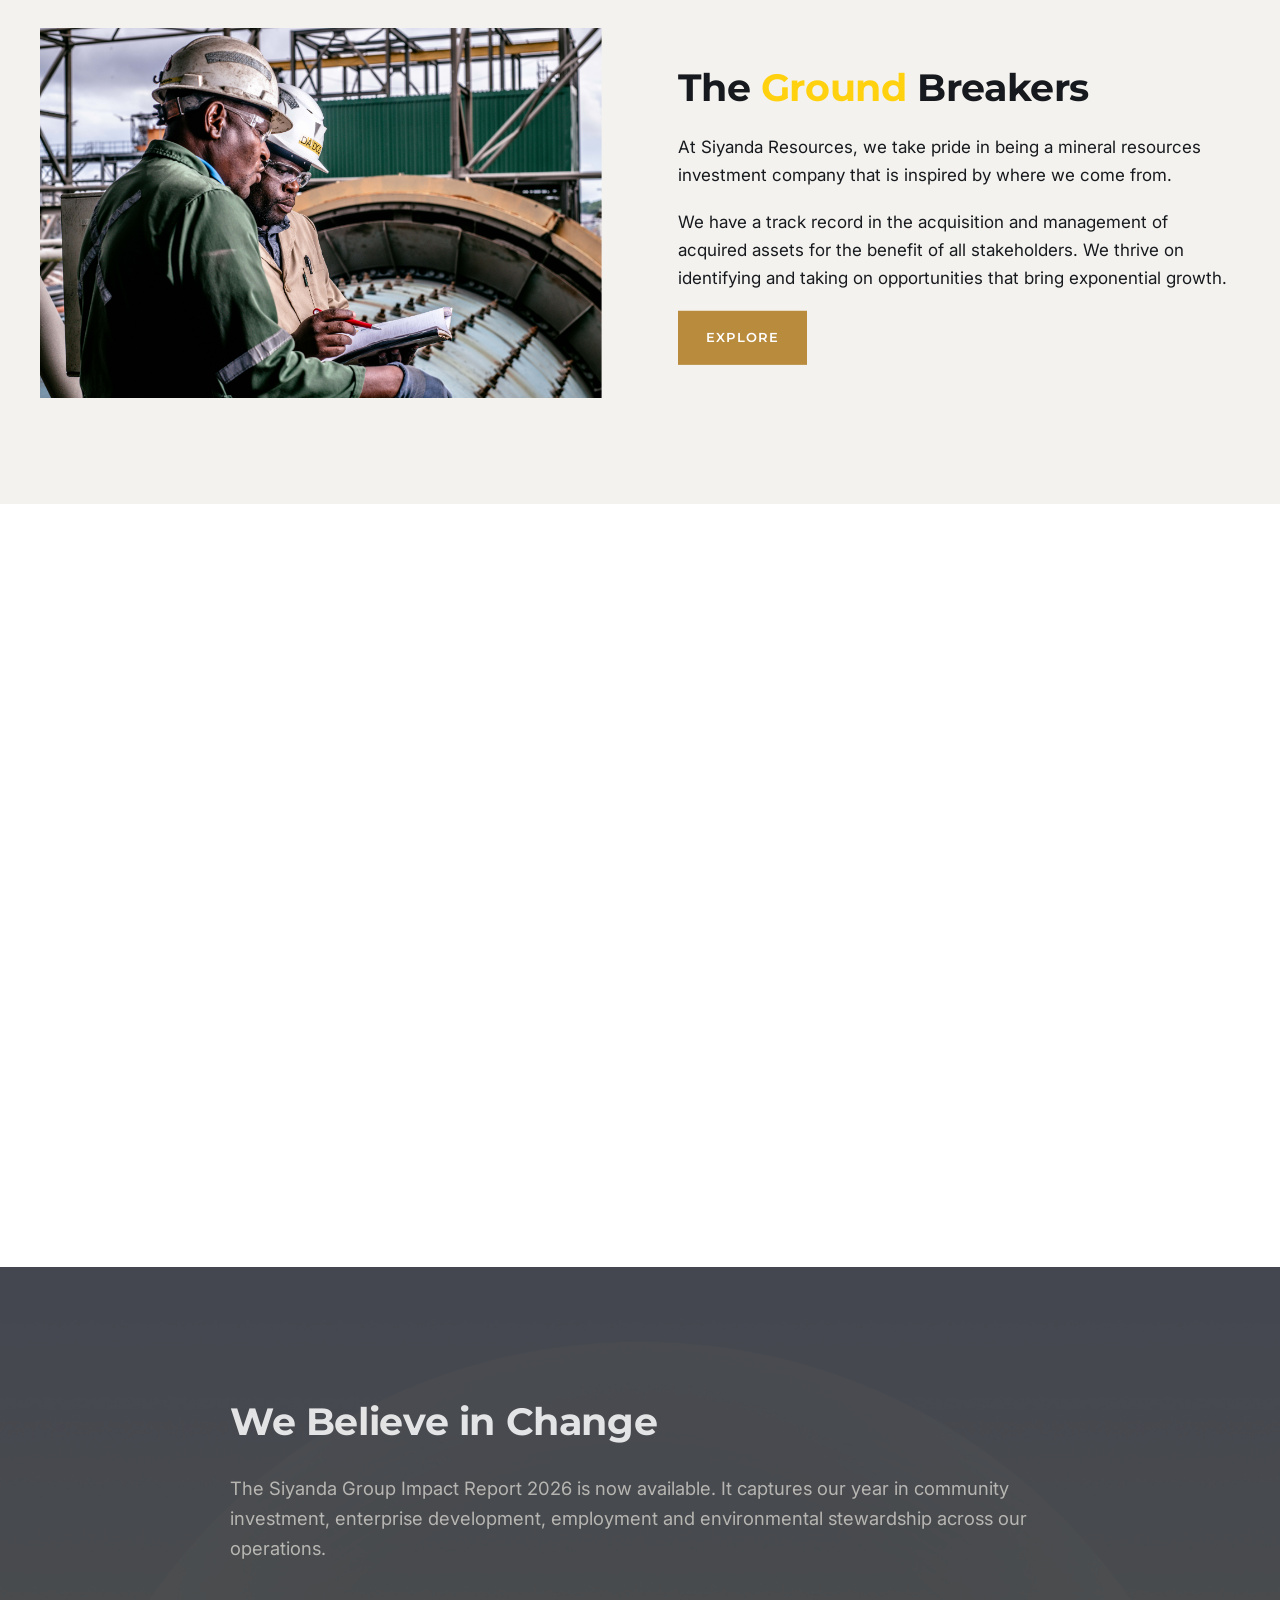
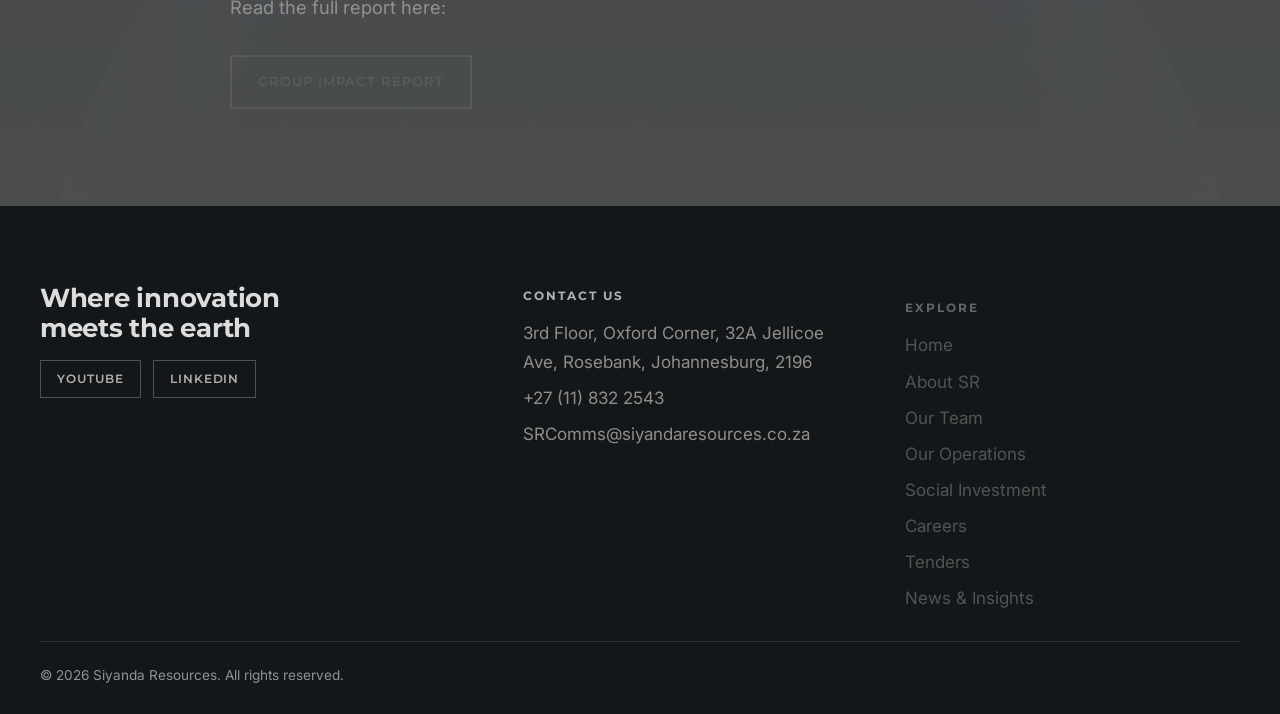
==== commit a8d14d9b: "Wire public Careers and a new Tenders page to Supabase Careers lists open vacancies; Tenders (new, i" ====
--- a/index.html
+++ b/index.html
@@ -21,7 +21,7 @@
 <header class="site-header"><div class="wrap">
   <a class="logo" href="index.html" aria-label="Siyanda Resources home"><img src="assets/img/7e9495_835a3382bc764507a0e56973014b50b6_mv2.png" alt="Siyanda Resources"></a>
   <button class="menu-btn" aria-expanded="false" aria-controls="nav">Menu</button>
-  <nav class="nav" id="nav" aria-label="Main"><a href="index.html" aria-current="page">Home</a><a href="aboutsr.html">About SR</a><a href="ourteam.html">Our Team</a><a href="ouroperations.html">Our Operations</a><a href="socialinvestment.html">Social Investment</a><a href="careers.html">Careers</a><a href="news.html">News & Insights</a></nav>
+  <nav class="nav" id="nav" aria-label="Main"><a href="index.html" aria-current="page">Home</a><a href="aboutsr.html">About SR</a><a href="ourteam.html">Our Team</a><a href="ouroperations.html">Our Operations</a><a href="socialinvestment.html">Social Investment</a><a href="careers.html">Careers</a><a href="tenders.html">Tenders</a><a href="news.html">News & Insights</a></nav>
   <button class="theme-toggle" type="button" aria-pressed="false" aria-label="Switch to dark mode" title="Toggle dark mode"><svg class="i-moon" viewBox="0 0 24 24" width="20" height="20" aria-hidden="true"><path fill="currentColor" d="M21 12.8A9 9 0 1 1 11.2 3a7 7 0 0 0 9.8 9.8z"/></svg><svg class="i-sun" viewBox="0 0 24 24" width="20" height="20" aria-hidden="true"><circle cx="12" cy="12" r="4.2" fill="currentColor"/><g stroke="currentColor" stroke-width="2" stroke-linecap="round"><path d="M12 2.5v2.4M12 19.1v2.4M2.5 12h2.4M19.1 12h2.4M5.3 5.3l1.7 1.7M17 17l1.7 1.7M5.3 18.7L7 17M17 7l1.7-1.7"/></g></svg></button>
 </div></header>
 <main>
@@ -74,7 +74,7 @@
       <div class="socials"><a href="https://www.youtube.com/channel/UCUp1JVskZZEBFxVKHiJLxTw" target="_blank" rel="noopener">YouTube</a><a href="https://www.linkedin.com/company/siyanda-resources/posts/?feedView=all" target="_blank" rel="noopener">LinkedIn</a></div></div>
     <div><h4>Contact Us</h4>
       <ul><li>3rd Floor, Oxford Corner, 32A Jellicoe Ave, Rosebank, Johannesburg, 2196</li><li><a href="tel:+27118322543">+27 (11) 832 2543</a></li><li><a href="mailto:SRComms@siyandaresources.co.za">SRComms@siyandaresources.co.za</a></li></ul></div>
-    <div><h4>Explore</h4><ul><li><a href="index.html">Home</a></li><li><a href="aboutsr.html">About SR</a></li><li><a href="ourteam.html">Our Team</a></li><li><a href="ouroperations.html">Our Operations</a></li><li><a href="socialinvestment.html">Social Investment</a></li><li><a href="careers.html">Careers</a></li><li><a href="news.html">News & Insights</a></li></ul></div>
+    <div><h4>Explore</h4><ul><li><a href="index.html">Home</a></li><li><a href="aboutsr.html">About SR</a></li><li><a href="ourteam.html">Our Team</a></li><li><a href="ouroperations.html">Our Operations</a></li><li><a href="socialinvestment.html">Social Investment</a></li><li><a href="careers.html">Careers</a></li><li><a href="tenders.html">Tenders</a></li><li><a href="news.html">News & Insights</a></li></ul></div>
   </div>
   <div class="copy">&copy; 2026 Siyanda Resources. All rights reserved.</div>
 </div></footer>
--- a/assets/style.css
+++ b/assets/style.css
@@ -309,3 +309,26 @@
 
 /* ===== Heading highlights ===== */
 .hl { color: var(--highlight); }
+
+/* ===== Listings fed by the content portal (careers, tenders) ===== */
+.listing-grid { display: grid; grid-template-columns: repeat(auto-fill, minmax(320px, 1fr)); gap: 20px; text-align: left; margin-top: 12px; }
+.listing-grid.one { grid-template-columns: 1fr; max-width: 900px; margin-inline: auto; }
+.listing { background: var(--paper); border: 1px solid var(--line); padding: 24px; }
+.section.alt .listing, .listing-mount .listing { border-color: var(--line); }
+.listing-head { display: flex; gap: 12px; justify-content: space-between; align-items: flex-start; flex-wrap: wrap; }
+.listing-head h3 { margin: 0; font-size: 1.15rem; flex: 1; min-width: 200px; }
+.listing .meta { color: var(--muted); font-size: .9rem; margin: 8px 0 0; }
+.listing .pre { white-space: pre-line; margin: 12px 0; color: var(--ink-soft); }
+.listing h4 { font-size: .8rem; letter-spacing: .1em; text-transform: uppercase; margin: 18px 0 6px; color: var(--accent-dark); }
+.listing-more { margin-top: 14px; }
+.listing-more summary { cursor: pointer; font: 600 .8rem var(--font-head); letter-spacing: .06em; text-transform: uppercase; color: var(--accent-dark); }
+.listing-actions { margin: 16px 0 0; display: flex; gap: 10px; flex-wrap: wrap; }
+.listing .btn.small { padding: 9px 16px; font-size: .72rem; }
+.listing-doc { display: flex; gap: 16px; justify-content: space-between; align-items: center; padding: 12px 0; border-top: 1px solid var(--line); }
+.listing-doc .doc-title { font-weight: 600; }
+.listing-doc .meta { margin: 2px 0 0; }
+.chip { display: inline-block; font: 600 .72rem var(--font-head); letter-spacing: .06em; text-transform: uppercase; padding: 5px 10px; border: 1px solid var(--line); background: var(--paper-alt); color: var(--ink-soft); white-space: nowrap; }
+.chip.soon { background: #fff4d6; border-color: #f2dc9b; color: #8a5a00; }
+:root[data-theme="dark"] .chip.soon { background: #3a2c08; border-color: #5a4512; color: #f0cf7a; }
+.listing-note { text-align: center; color: var(--muted); padding: 28px 12px; margin: 0; }
+@media (max-width: 560px) { .listing-doc { flex-direction: column; align-items: flex-start; } }
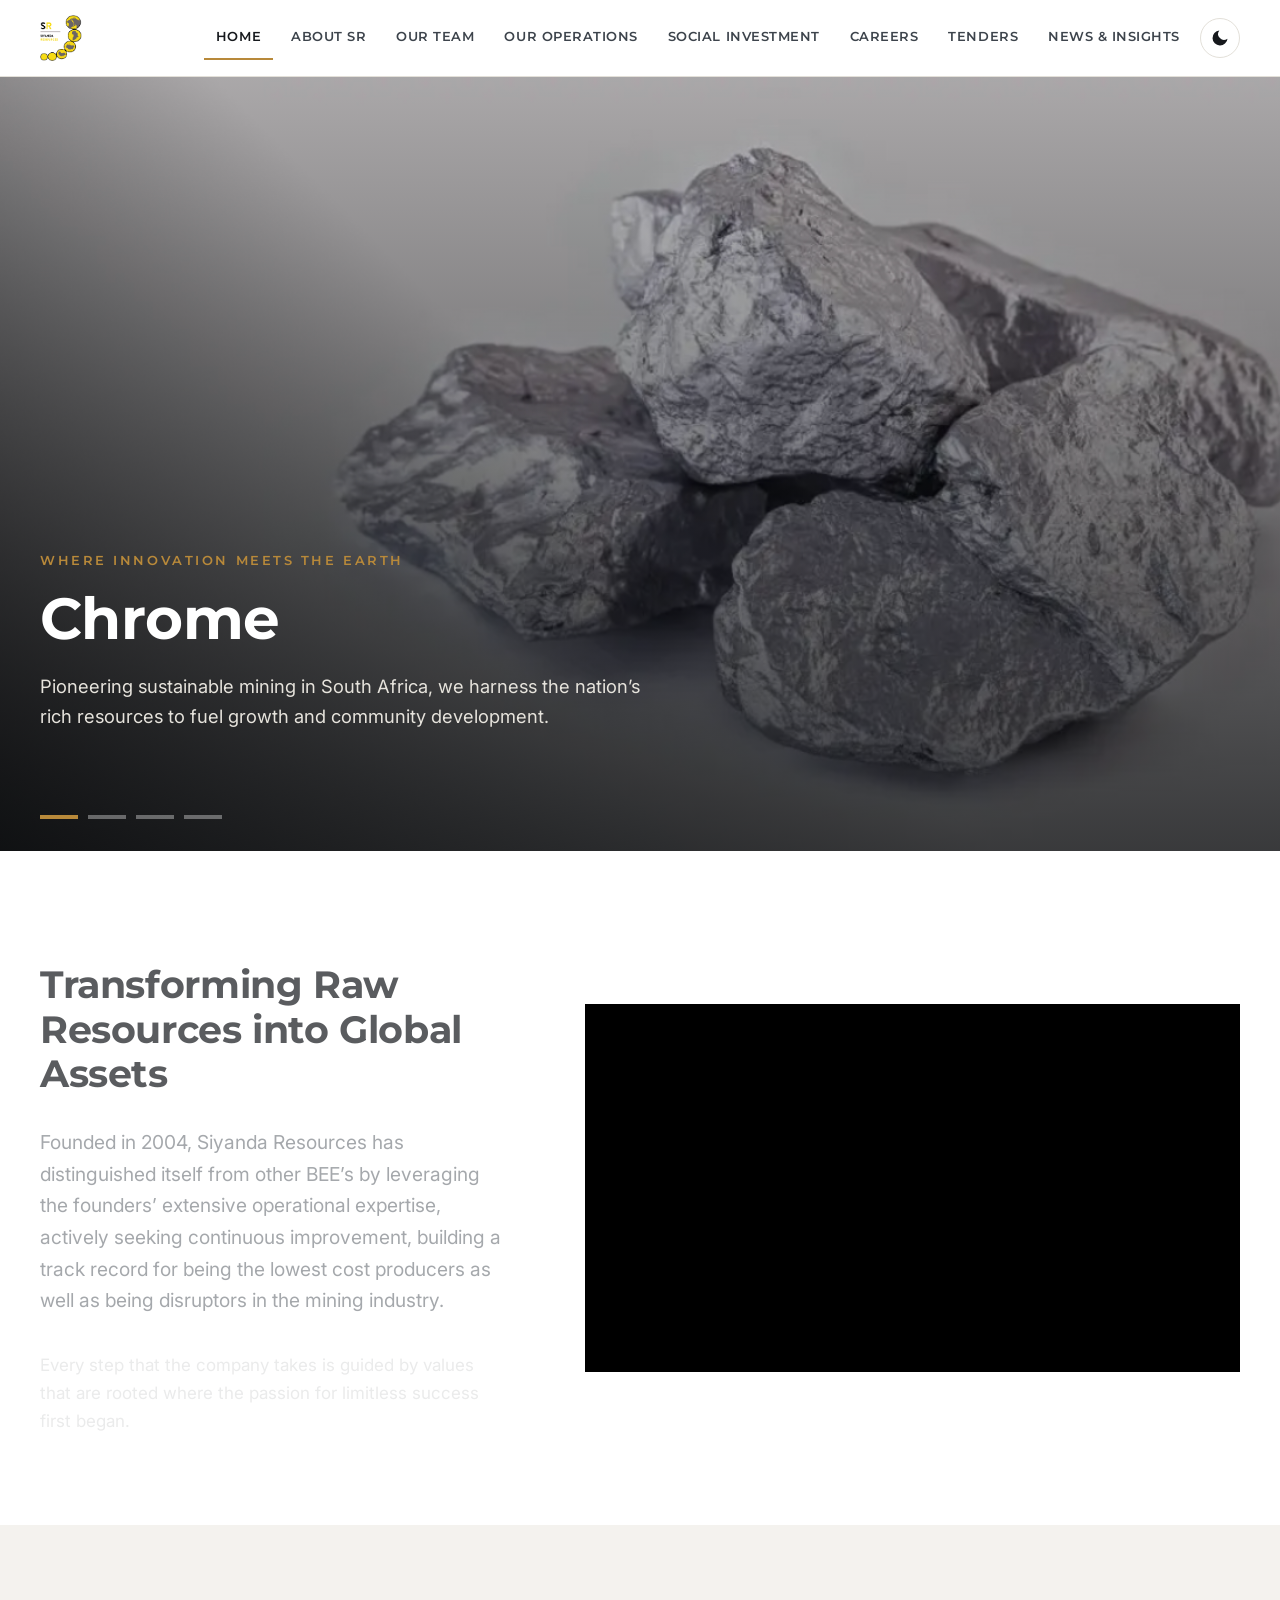
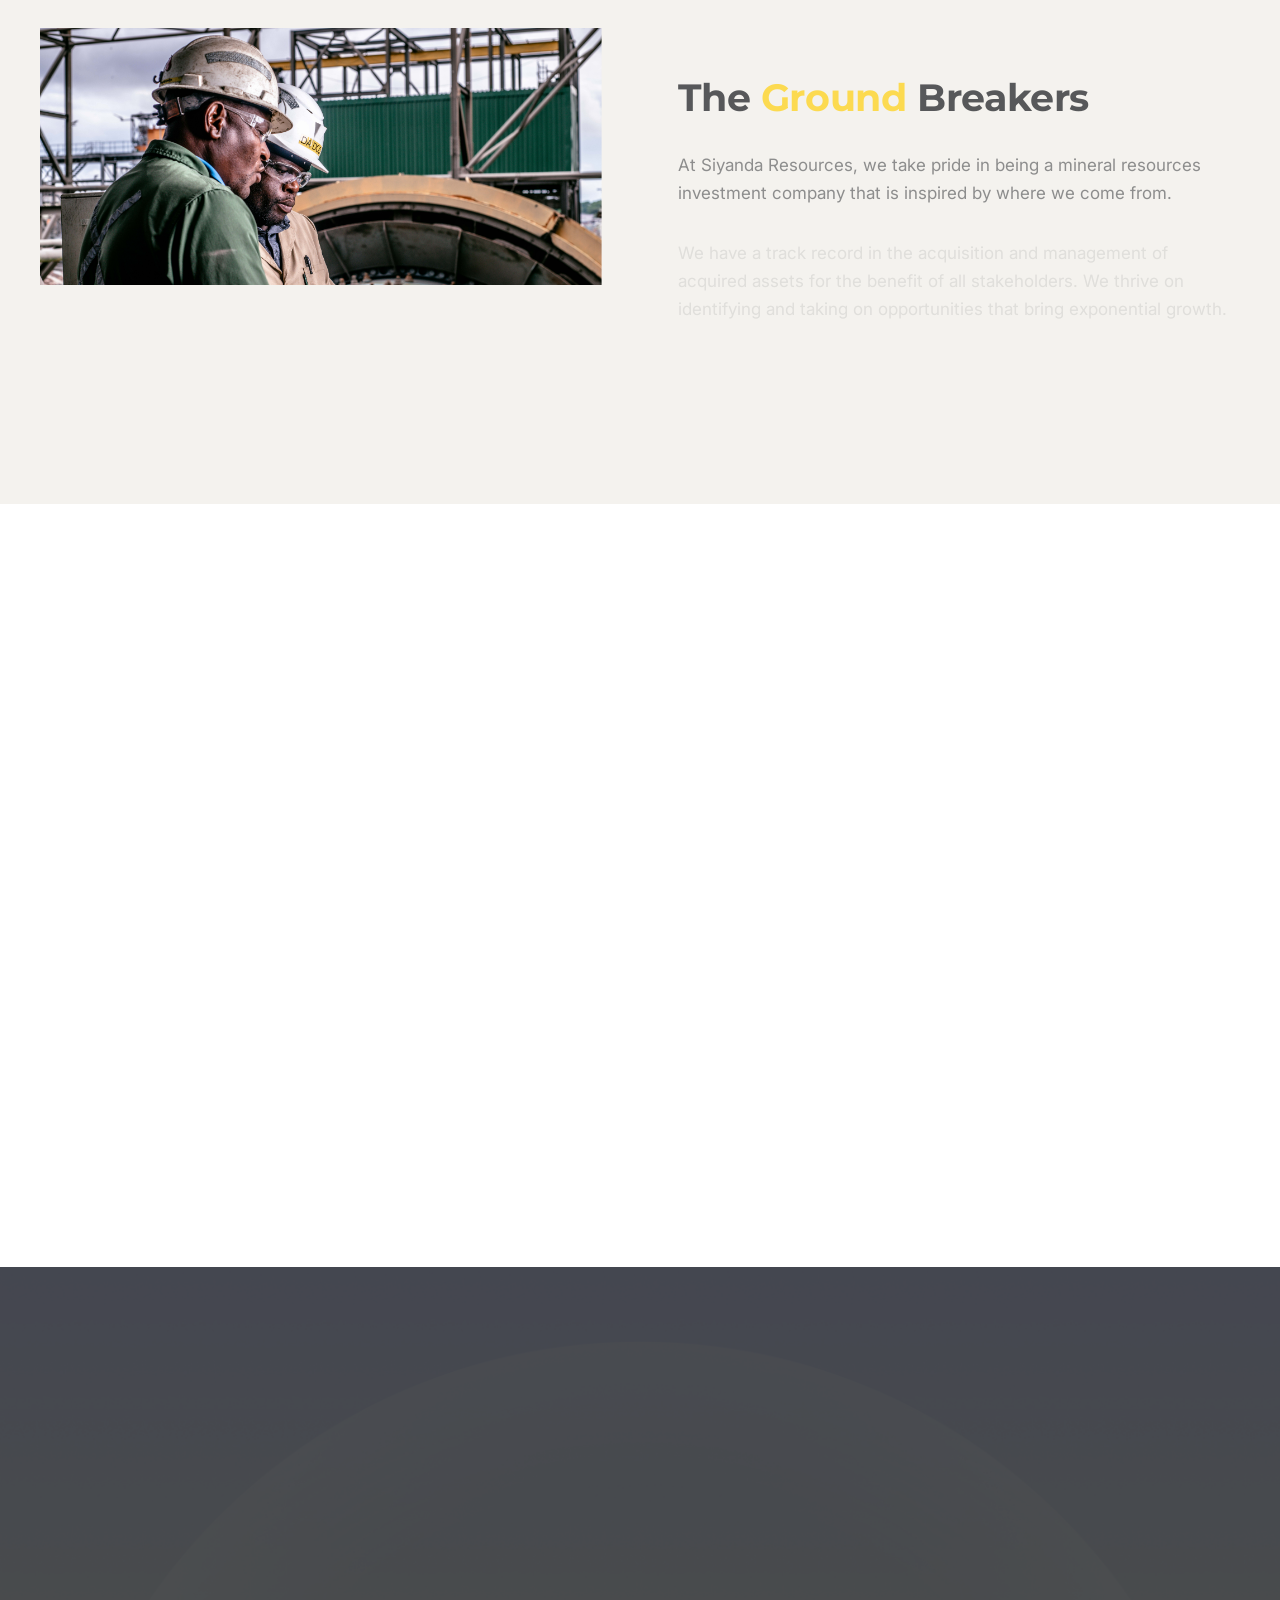
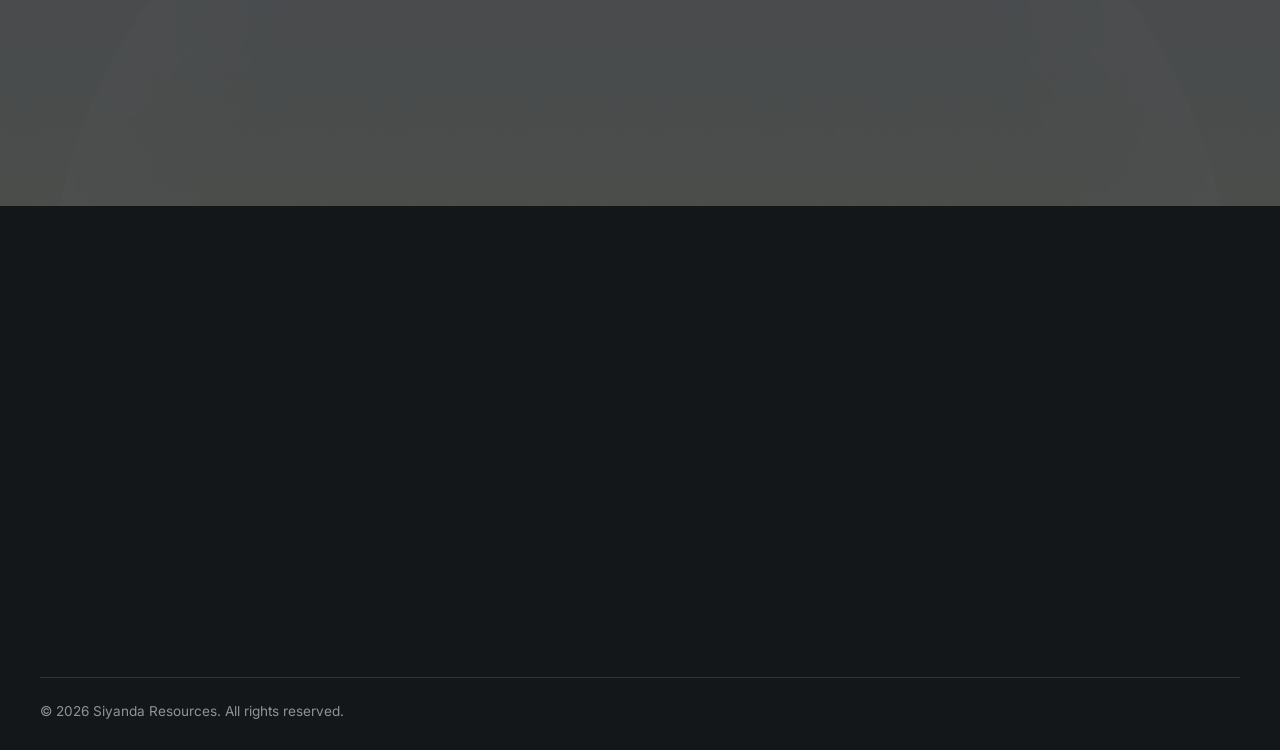
==== commit b31b72e7: "Wire the general documents library to the public site New Documents page: grouped by category, searc" ====
--- a/index.html
+++ b/index.html
@@ -74,7 +74,7 @@
       <div class="socials"><a href="https://www.youtube.com/channel/UCUp1JVskZZEBFxVKHiJLxTw" target="_blank" rel="noopener">YouTube</a><a href="https://www.linkedin.com/company/siyanda-resources/posts/?feedView=all" target="_blank" rel="noopener">LinkedIn</a></div></div>
     <div><h4>Contact Us</h4>
       <ul><li>3rd Floor, Oxford Corner, 32A Jellicoe Ave, Rosebank, Johannesburg, 2196</li><li><a href="tel:+27118322543">+27 (11) 832 2543</a></li><li><a href="mailto:SRComms@siyandaresources.co.za">SRComms@siyandaresources.co.za</a></li></ul></div>
-    <div><h4>Explore</h4><ul><li><a href="index.html">Home</a></li><li><a href="aboutsr.html">About SR</a></li><li><a href="ourteam.html">Our Team</a></li><li><a href="ouroperations.html">Our Operations</a></li><li><a href="socialinvestment.html">Social Investment</a></li><li><a href="careers.html">Careers</a></li><li><a href="tenders.html">Tenders</a></li><li><a href="news.html">News & Insights</a></li></ul></div>
+    <div><h4>Explore</h4><ul><li><a href="index.html">Home</a></li><li><a href="aboutsr.html">About SR</a></li><li><a href="ourteam.html">Our Team</a></li><li><a href="ouroperations.html">Our Operations</a></li><li><a href="socialinvestment.html">Social Investment</a></li><li><a href="careers.html">Careers</a></li><li><a href="tenders.html">Tenders</a></li><li><a href="documents.html">Documents</a></li><li><a href="news.html">News & Insights</a></li></ul></div>
   </div>
   <div class="copy">&copy; 2026 Siyanda Resources. All rights reserved.</div>
 </div></footer>
--- a/assets/style.css
+++ b/assets/style.css
@@ -332,3 +332,26 @@
 :root[data-theme="dark"] .chip.soon { background: #3a2c08; border-color: #5a4512; color: #f0cf7a; }
 .listing-note { text-align: center; color: var(--muted); padding: 28px 12px; margin: 0; }
 @media (max-width: 560px) { .listing-doc { flex-direction: column; align-items: flex-start; } }
+
+/* ===== News from the portal ===== */
+.news-card { flex-direction: column; }
+.news-thumb { width: 100%; aspect-ratio: 16 / 9; object-fit: cover; display: block; }
+.center-actions { justify-content: center; margin-top: 28px; }
+.a-back { font: 600 .8rem var(--font-head); letter-spacing: .06em; text-transform: uppercase; color: var(--accent-dark); text-decoration: none; }
+.article h1 { font-size: clamp(1.8rem, 4vw, 2.6rem); margin-bottom: .3em; }
+.article .meta { color: var(--muted); margin: 0 0 20px; }
+.article-img { width: 100%; max-height: 460px; object-fit: cover; margin: 0 0 24px; }
+.article .pre { white-space: pre-line; margin: 0 0 1.1em; }
+
+/* ===== Document library ===== */
+.doc-tools { display: grid; gap: 14px; margin-bottom: 24px; }
+.doc-search { width: 100%; padding: 12px 14px; border: 1px solid var(--line); background: var(--paper); color: var(--ink); font: inherit; }
+.doc-search:focus { outline: 2px solid var(--accent); outline-offset: 1px; }
+.doc-cats { display: flex; gap: 8px; flex-wrap: wrap; }
+.doc-chip { font: 600 .75rem var(--font-head); letter-spacing: .06em; text-transform: uppercase; padding: 8px 14px; border: 1px solid var(--line); background: var(--paper); color: var(--ink-soft); cursor: pointer; }
+.doc-chip:hover { border-color: var(--ink); }
+.doc-chip[aria-pressed="true"] { background: var(--ink); color: var(--paper); border-color: var(--ink); }
+.doc-group { margin-bottom: 20px; }
+.doc-group h3 { margin: 0 0 8px; font-size: 1.1rem; }
+.doc-group .listing-doc:first-of-type { border-top: 0; }
+.doc-ext { margin-left: 10px; padding: 2px 7px; font-size: .62rem; vertical-align: middle; }
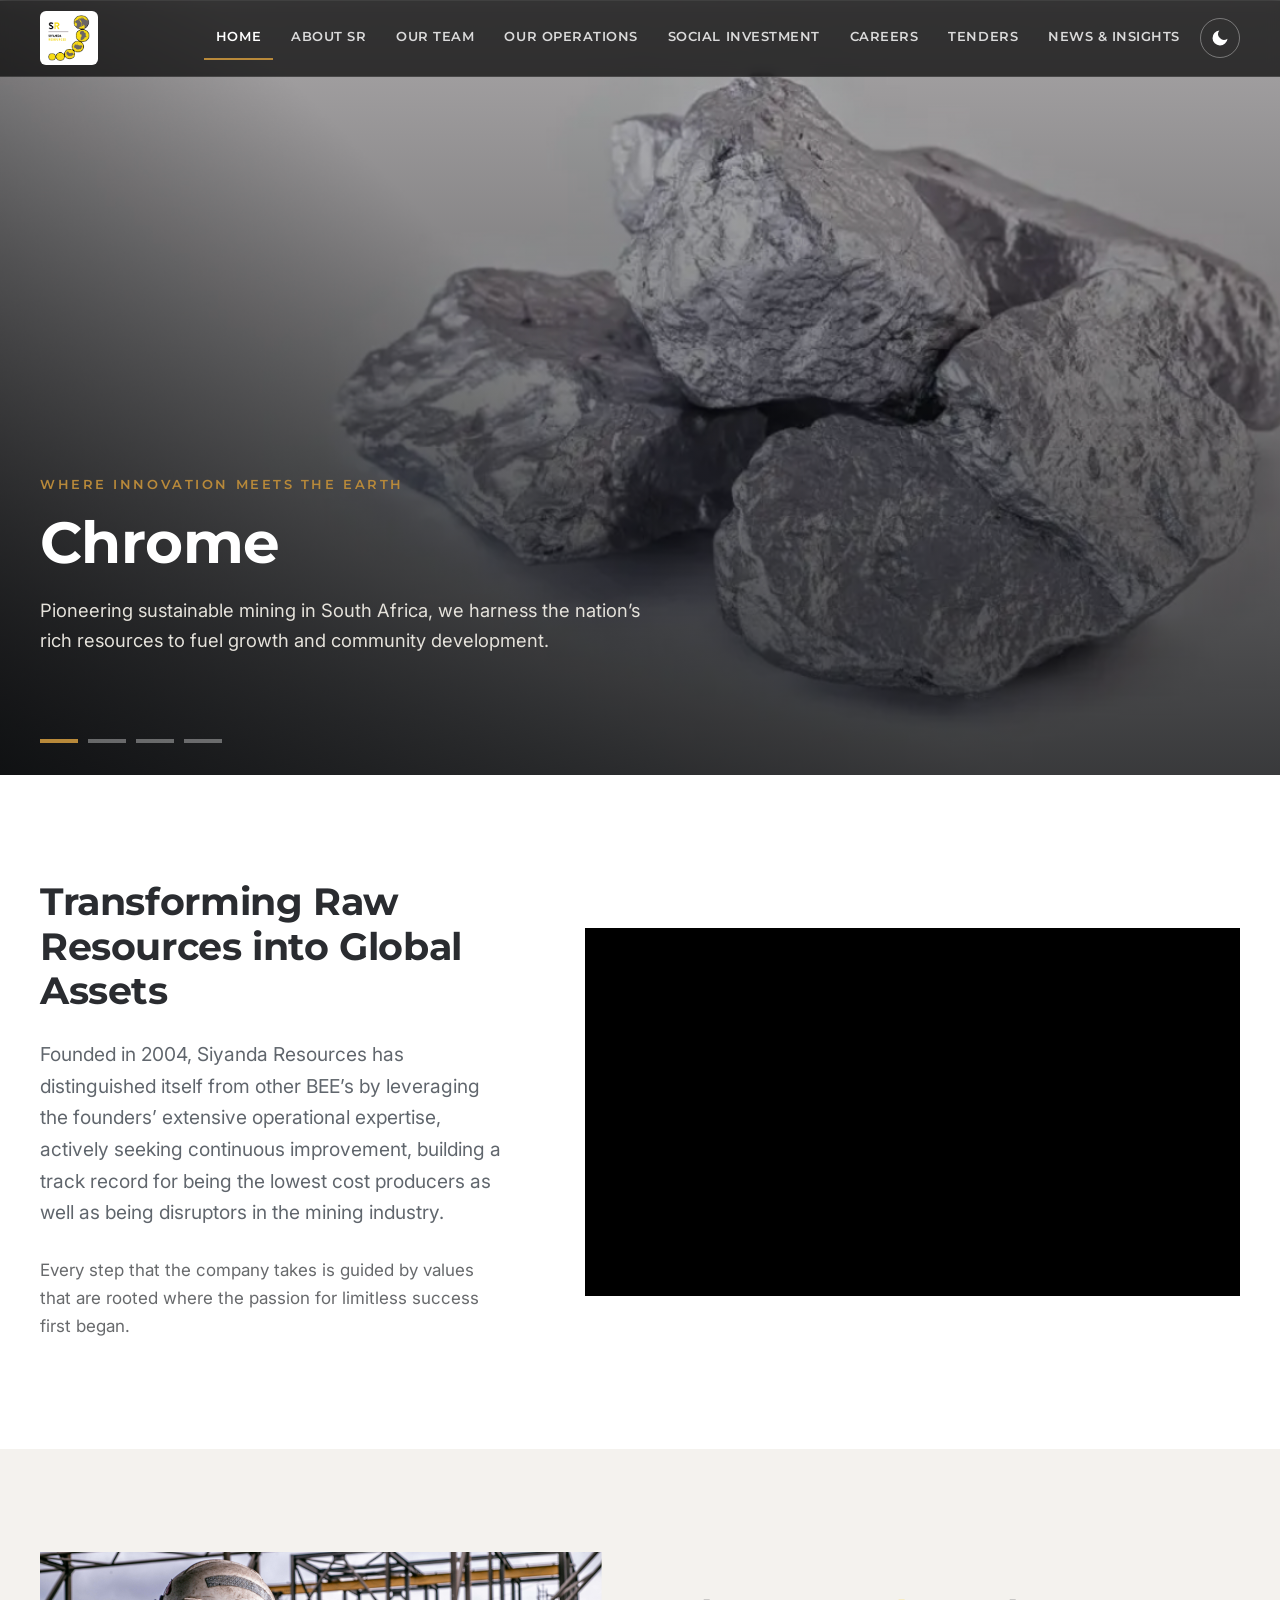
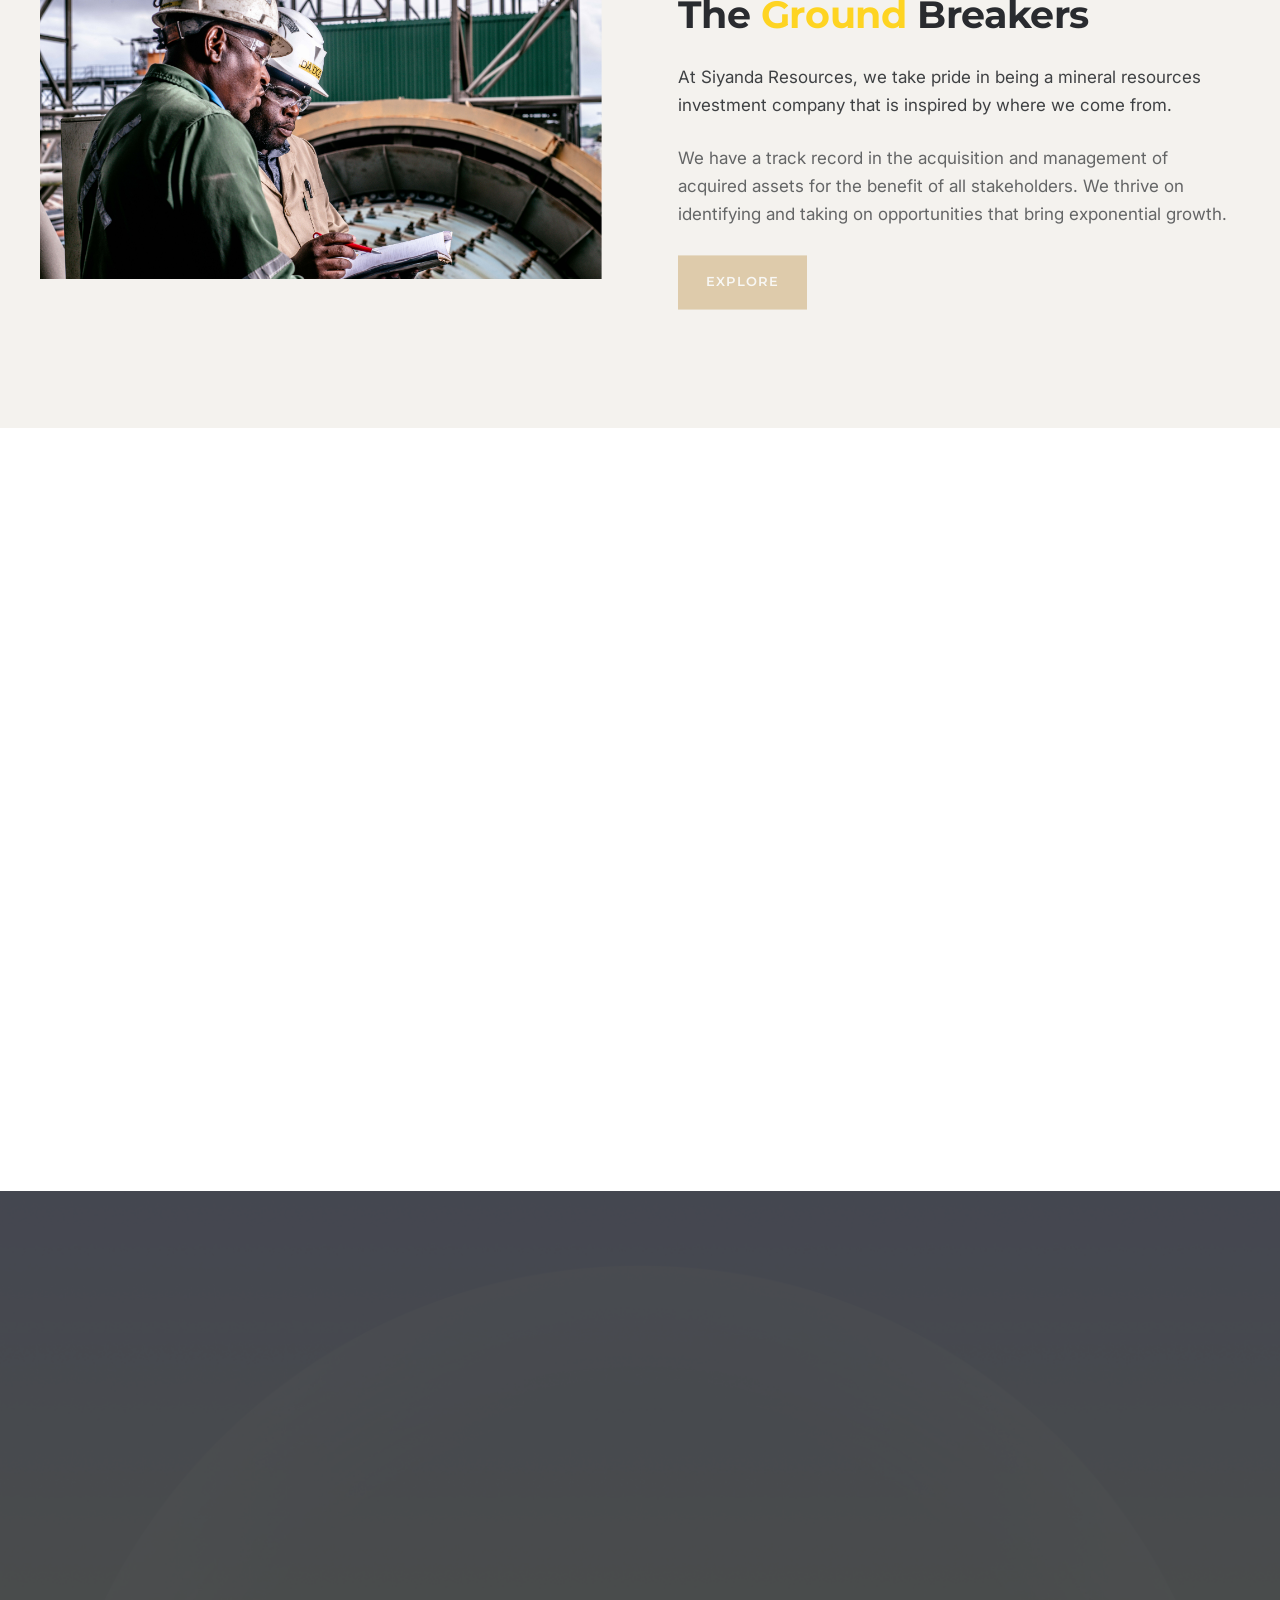
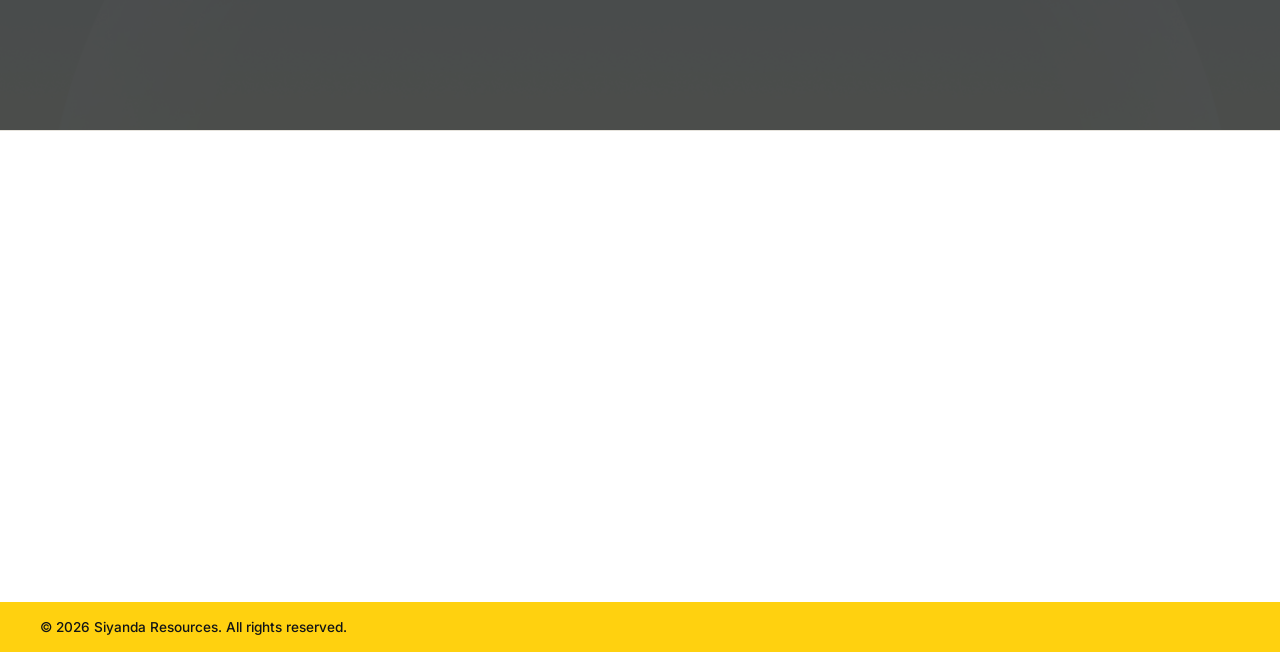
==== commit 8fd09e71: "White footer with yellow copyright strip; translucent black header Co-Authored-By: Claude Sonnet 5.5" ====
--- a/index.html
+++ b/index.html
@@ -76,8 +76,8 @@
       <ul><li>3rd Floor, Oxford Corner, 32A Jellicoe Ave, Rosebank, Johannesburg, 2196</li><li><a href="tel:+27118322543">+27 (11) 832 2543</a></li><li><a href="mailto:SRComms@siyandaresources.co.za">SRComms@siyandaresources.co.za</a></li></ul></div>
     <div><h4>Explore</h4><ul><li><a href="index.html">Home</a></li><li><a href="aboutsr.html">About SR</a></li><li><a href="ourteam.html">Our Team</a></li><li><a href="ouroperations.html">Our Operations</a></li><li><a href="socialinvestment.html">Social Investment</a></li><li><a href="careers.html">Careers</a></li><li><a href="tenders.html">Tenders</a></li><li><a href="documents.html">Documents</a></li><li><a href="news.html">News & Insights</a></li></ul></div>
   </div>
-  <div class="copy">&copy; 2026 Siyanda Resources. All rights reserved.</div>
-</div></footer>
+</div>
+<div class="copy"><div class="wrap">&copy; 2026 Siyanda Resources. All rights reserved.</div></div></footer>
 <script src="https://cdnjs.cloudflare.com/ajax/libs/gsap/3.12.5/gsap.min.js"></script>
 <script src="assets/motion.js"></script>
 <script src="assets/site.js"></script>
--- a/assets/style.css
+++ b/assets/style.css
@@ -39,20 +39,23 @@
 .lead { font-size: 1.2rem; color: var(--ink-soft); }
 
 /* ===== Header ===== */
-.site-header { position: sticky; top: 0; z-index: 50; background: var(--paper); border-bottom: 1px solid var(--line); }
+.site-header { position: sticky; top: 0; z-index: 50; background: rgba(0,0,0,.7); -webkit-backdrop-filter: blur(6px); backdrop-filter: blur(6px); border-bottom: 1px solid rgba(255,255,255,.12); }
 .site-header .wrap { display: flex; align-items: center; justify-content: space-between; height: var(--header-h); }
-.logo img { height: 46px; width: auto; }
+/* hero slides up under the translucent header */
+.site-header + main > .hero:first-child, .site-header + main > .page-hero:first-child { margin-top: calc(-1 * var(--header-h)); }
+.site-header + main > .page-hero:first-child { padding-top: calc(clamp(90px, 15vw, 170px) + var(--header-h)); }
+.logo img { height: 46px; width: auto; background: #fff; padding: 4px 8px; border-radius: 6px; box-sizing: content-box; }
 .nav { display: flex; gap: 6px; align-items: center; }
-.nav a { text-decoration: none; font-family: var(--font-head); font-size: .82rem; font-weight: 600; letter-spacing: .04em; text-transform: uppercase; padding: 10px 12px; color: var(--ink-soft); border-bottom: 2px solid transparent; }
-.nav a:hover { color: var(--ink); }
-.nav a[aria-current="page"] { color: var(--ink); border-bottom-color: var(--accent); }
-.menu-btn { display: none; background: none; border: 1px solid var(--line); border-radius: 6px; padding: 9px 14px; font: 600 .8rem var(--font-head); letter-spacing: .06em; text-transform: uppercase; cursor: pointer; color: var(--ink); }
+.nav a { text-decoration: none; font-family: var(--font-head); font-size: .82rem; font-weight: 600; letter-spacing: .04em; text-transform: uppercase; padding: 10px 12px; color: rgba(255,255,255,.82); border-bottom: 2px solid transparent; }
+.nav a:hover { color: #fff; }
+.nav a[aria-current="page"] { color: #fff; border-bottom-color: var(--accent); }
+.menu-btn { display: none; background: none; border: 1px solid rgba(255,255,255,.35); border-radius: 6px; padding: 9px 14px; font: 600 .8rem var(--font-head); letter-spacing: .06em; text-transform: uppercase; cursor: pointer; color: #fff; }
 
 @media (max-width: 1020px) {
   .menu-btn { display: block; }
-  .nav { position: absolute; inset: var(--header-h) 0 auto 0; background: var(--paper); flex-direction: column; align-items: stretch; gap: 0; padding: 8px 20px 20px; border-bottom: 1px solid var(--line); display: none; }
+  .nav { position: absolute; inset: var(--header-h) 0 auto 0; background: rgba(0,0,0,.7); -webkit-backdrop-filter: blur(6px); backdrop-filter: blur(6px); flex-direction: column; align-items: stretch; gap: 0; padding: 8px 20px 20px; border-bottom: 1px solid rgba(255,255,255,.12); display: none; }
   .nav.open { display: flex; }
-  .nav a { padding: 14px 4px; border-bottom: 1px solid var(--line); }
+  .nav a { padding: 14px 4px; border-bottom: 1px solid rgba(255,255,255,.12); }
   .nav a[aria-current="page"] { border-bottom-color: var(--accent); }
 }
 
@@ -105,9 +108,10 @@
 .section.alt .card { border-color: transparent; }
 
 /* ===== Values ===== */
-.value { padding: 28px 24px; border-top: 3px solid var(--accent); background: var(--paper); }
-.value h3 { text-transform: uppercase; letter-spacing: .1em; font-size: .95rem; color: var(--accent-dark); }
-.value p { margin: 0; color: var(--ink-soft); font-weight: 500; }
+.value { padding: 28px 22px 30px; background: var(--highlight); color: #1a1818; text-align: center; }
+.value img { width: 110px; height: auto; margin: 0 auto 14px; }
+.value h3 { font-size: 1.15rem; color: #1a1818; margin-bottom: .4em; }
+.value p { margin: 0; color: #1a1818; font-weight: 500; font-size: .95rem; }
 
 /* ===== Feature banner (impact report) ===== */
 .banner { background-size: cover; background-position: center; position: relative; color: #fff; padding: clamp(70px, 10vw, 130px) 0; }
@@ -184,17 +188,17 @@
 @media (max-width: 640px) { .post { grid-template-columns: 1fr; gap: 6px; } }
 
 /* ===== Footer ===== */
-.site-footer { background: var(--dark); color: #cfcbc2; padding: 72px 0 28px; }
-.site-footer h2 { color: #fff; font-size: 1.6rem; max-width: 16ch; }
+.site-footer { background: #fff; color: #3a3f45; padding: 72px 0 0; border-top: 1px solid #e6e3dc; }
+.site-footer h2 { color: #111417; font-size: 1.6rem; max-width: 16ch; }
 .foot-grid { display: grid; grid-template-columns: 1.3fr 1fr 1fr; gap: 48px; }
 @media (max-width: 860px) { .foot-grid { grid-template-columns: 1fr; gap: 32px; } }
-.site-footer h4 { color: #fff; font-size: .78rem; letter-spacing: .16em; text-transform: uppercase; margin-bottom: 16px; }
+.site-footer h4 { color: #111417; font-size: .78rem; letter-spacing: .16em; text-transform: uppercase; margin-bottom: 16px; }
 .site-footer a { text-decoration: none; }
-.site-footer a:hover { color: #fff; text-decoration: underline; }
+.site-footer a:hover { color: #000; text-decoration: underline; }
 .site-footer ul { list-style: none; margin: 0; padding: 0; display: grid; gap: 8px; }
 .socials { display: flex; gap: 12px; margin-top: 18px; }
-.socials a { border: 1px solid rgba(255,255,255,.3); padding: 8px 16px; font-family: var(--font-head); font-size: .75rem; letter-spacing: .08em; text-transform: uppercase; font-weight: 600; }
-.copy { border-top: 1px solid rgba(255,255,255,.12); margin-top: 52px; padding-top: 22px; font-size: .85rem; color: #8d9399; }
+.socials a { border: 1px solid #111417; color: #111417; padding: 8px 16px; font-family: var(--font-head); font-size: .75rem; letter-spacing: .08em; text-transform: uppercase; font-weight: 600; }
+.copy { background: var(--highlight); color: #111417; margin-top: 52px; padding: 14px 0; font-size: .85rem; font-weight: 500; }
 
 @media (prefers-reduced-motion: reduce) {
   .slide, .slide .bg, .division img { transition: none; }
@@ -239,11 +243,10 @@
   --line: #2b3036;
   --accent-dark: #d6aa5a;
 }
-:root[data-theme="dark"] .logo img { background: #fff; padding: 4px 8px; border-radius: 6px; height: 46px; box-sizing: content-box; }
 :root[data-theme="dark"] .section.dark .btn.ghost:hover, :root[data-theme="dark"] .hero .btn.ghost:hover { color: #111417; }
 
 .logo { margin-right: auto; }
-.theme-toggle { display: inline-grid; place-items: center; width: 40px; height: 40px; margin-left: 8px; background: none; border: 1px solid var(--line); border-radius: 50%; color: var(--ink); cursor: pointer; }
+.theme-toggle { display: inline-grid; place-items: center; width: 40px; height: 40px; margin-left: 8px; background: none; border: 1px solid rgba(255,255,255,.35); border-radius: 50%; color: #fff; cursor: pointer; }
 .theme-toggle:hover { border-color: var(--accent); color: var(--accent); }
 .theme-toggle .i-sun { display: none; }
 :root[data-theme="dark"] .theme-toggle .i-sun { display: block; }
@@ -355,3 +358,6 @@
 .doc-group h3 { margin: 0 0 8px; font-size: 1.1rem; }
 .doc-group .listing-doc:first-of-type { border-top: 0; }
 .doc-ext { margin-left: 10px; padding: 2px 7px; font-size: .62rem; vertical-align: middle; }
+
+#vacancies-section { scroll-margin-top: calc(var(--header-h) + 12px); }
+.article-docs { margin: 28px 0 8px; }
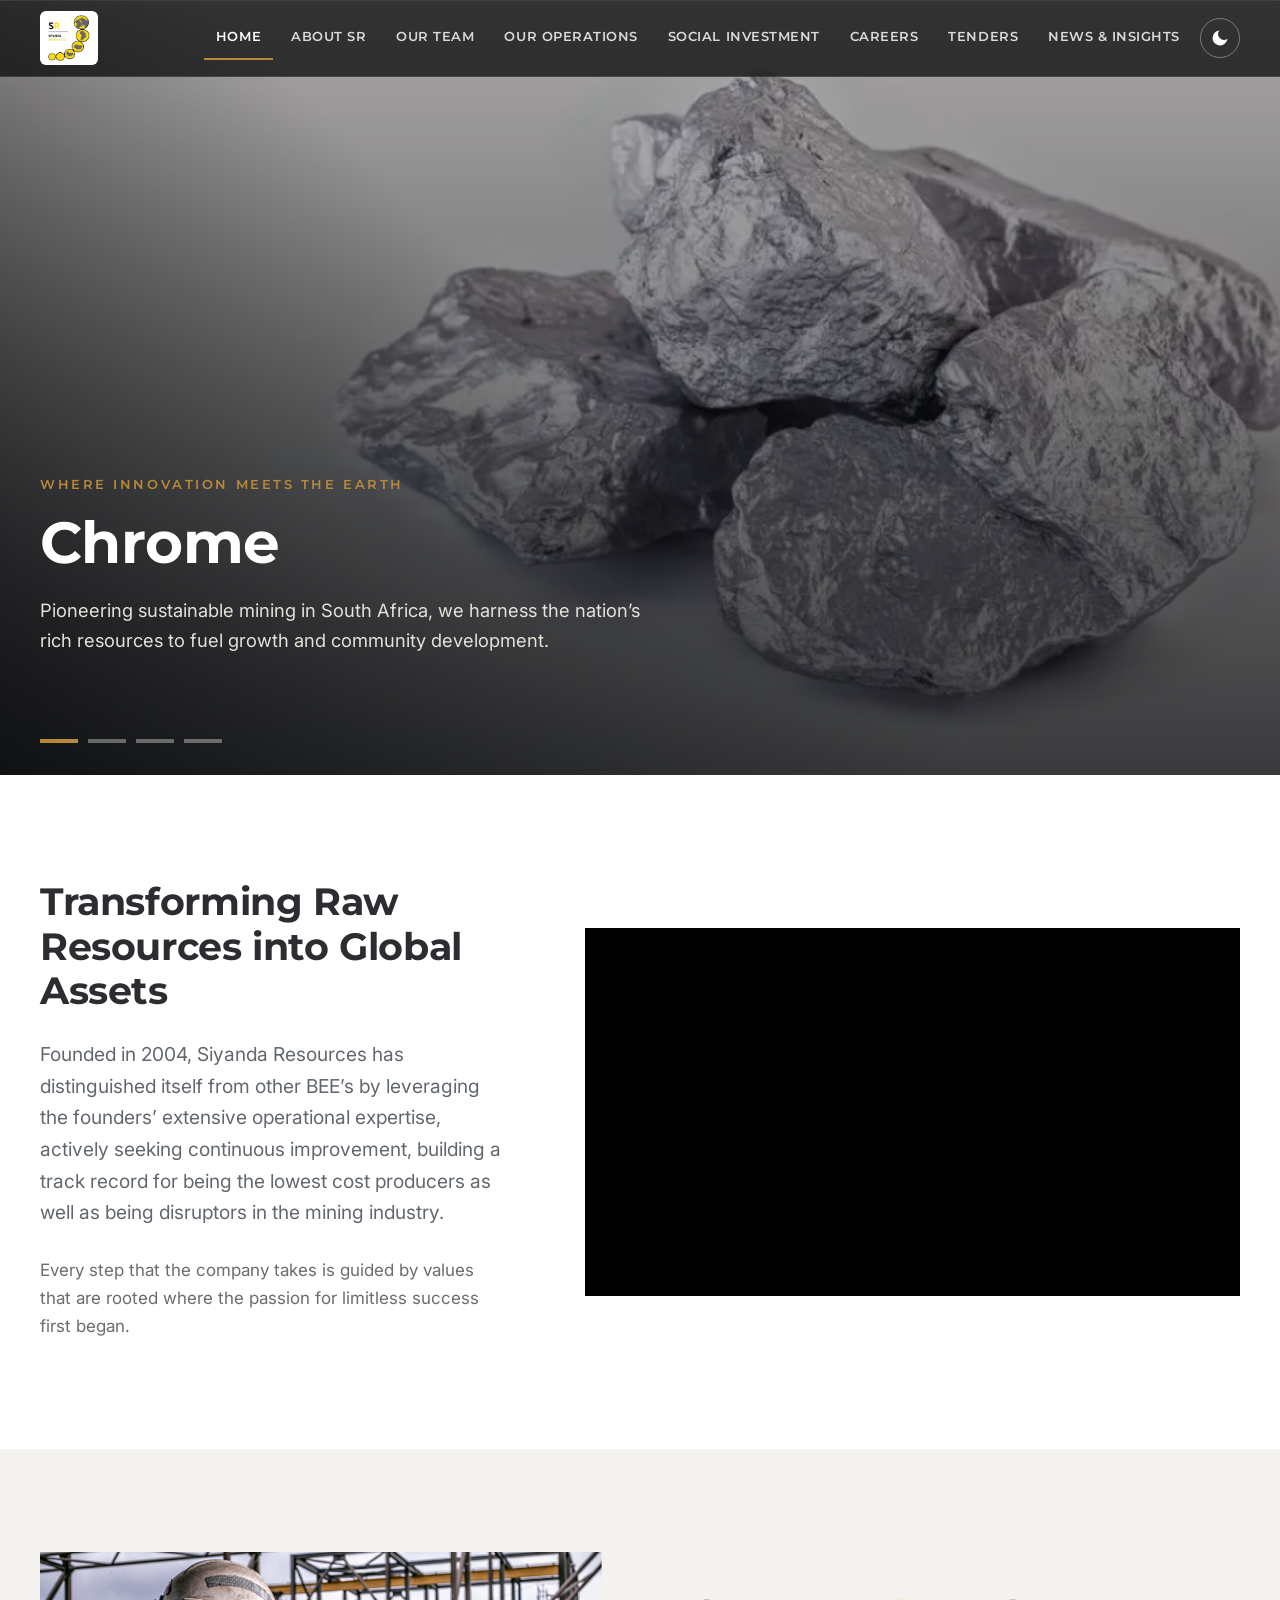
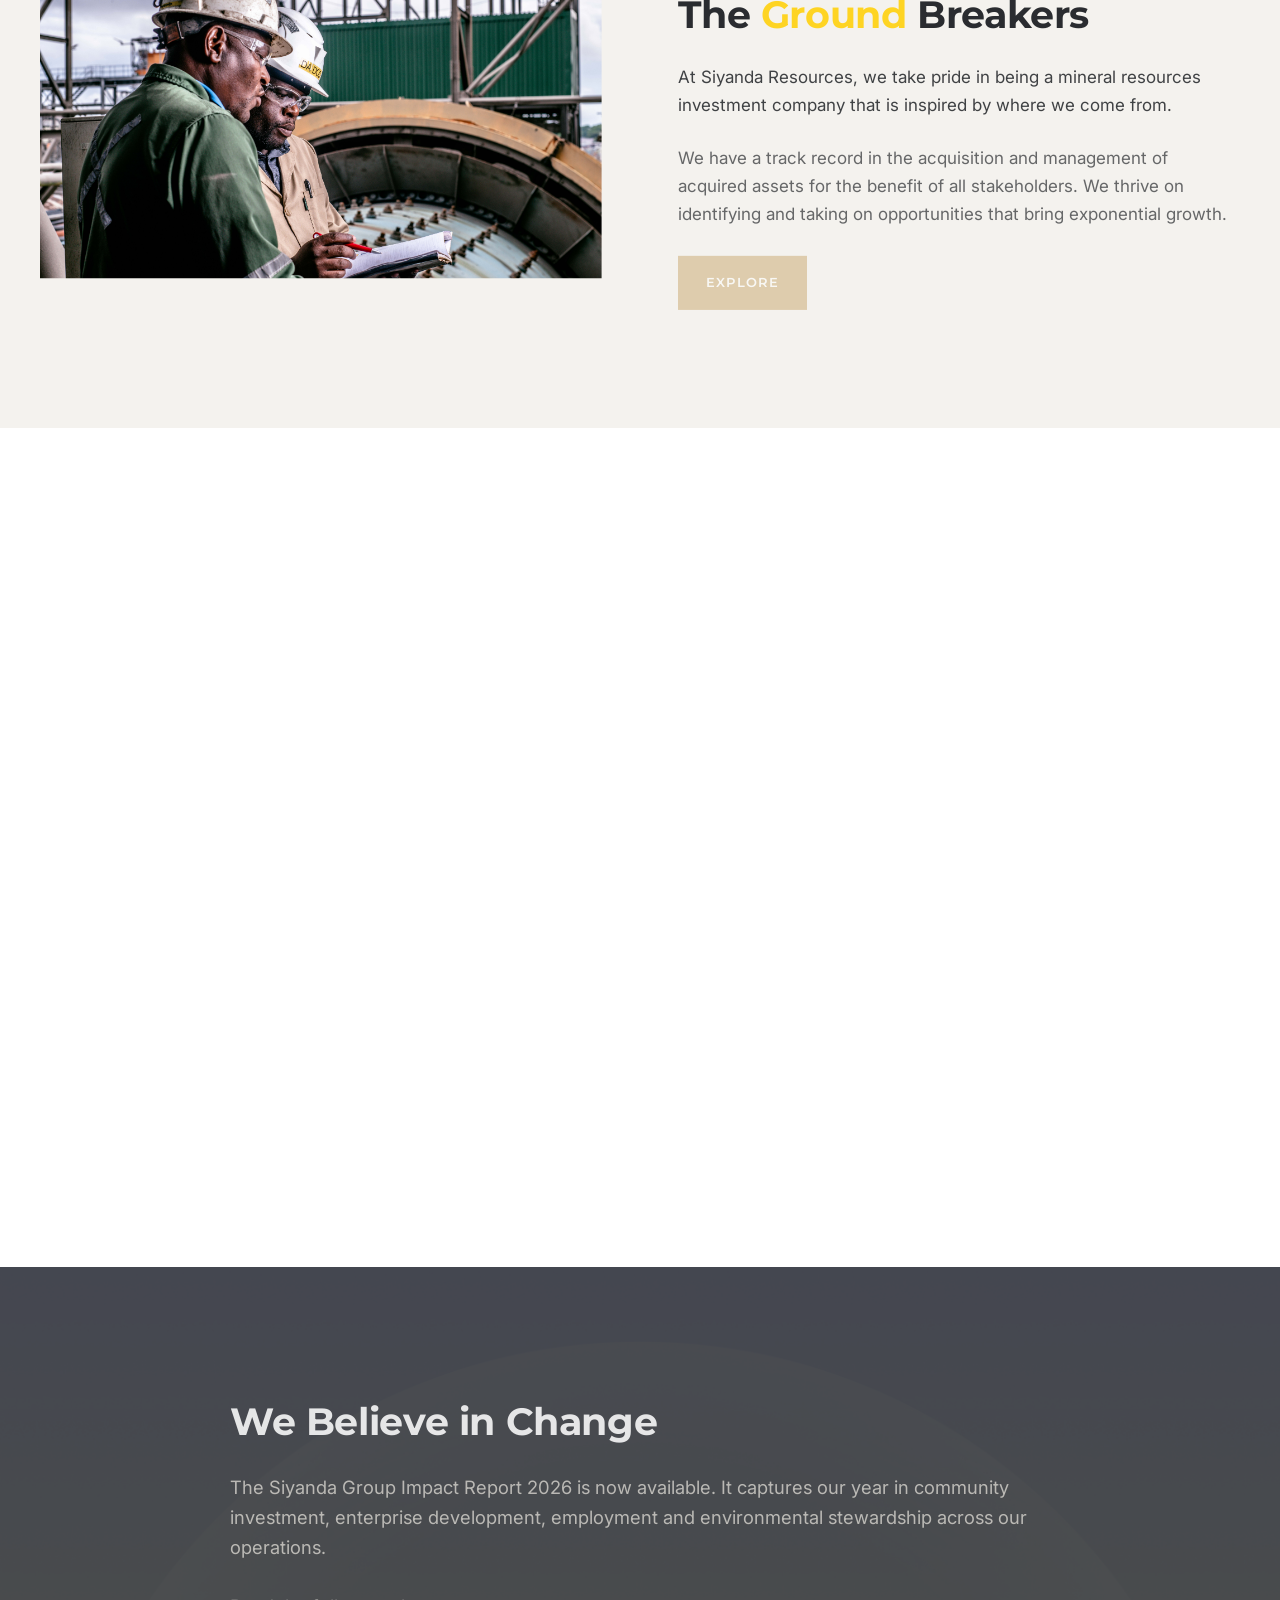
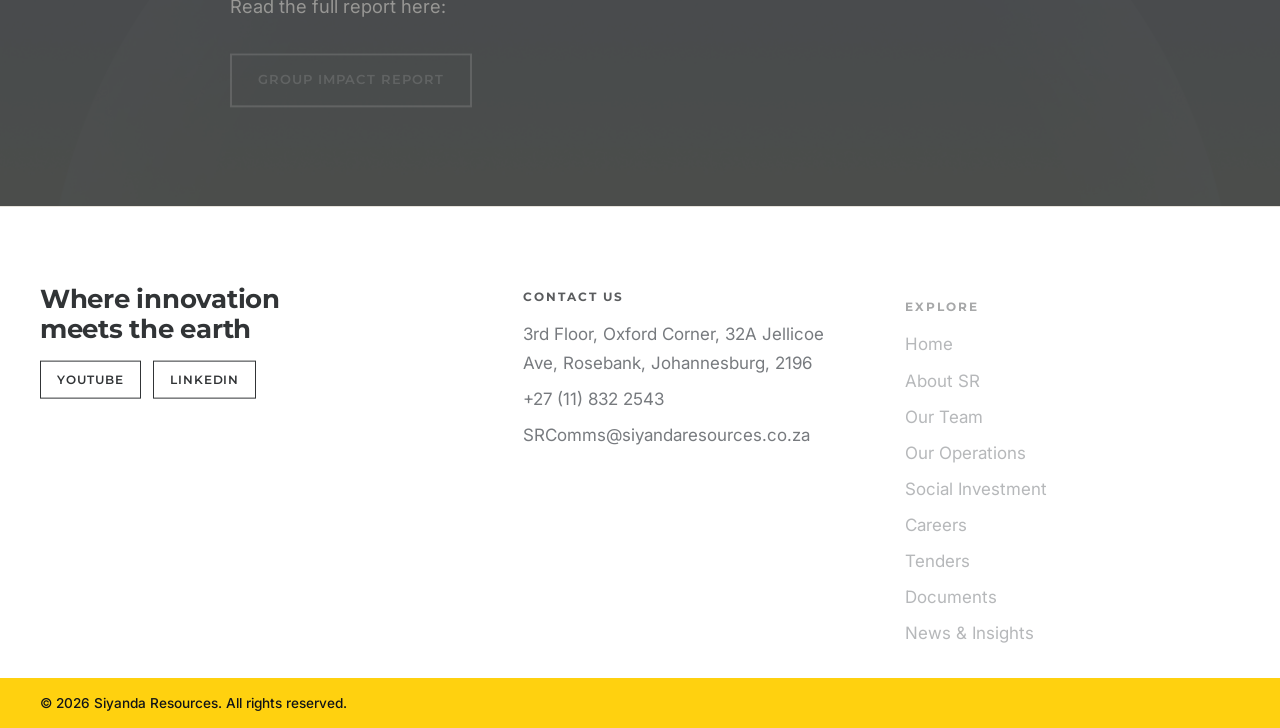
==== commit d8df23bb: "Home focus areas: copy below the image Co-Authored-By: Claude Sonnet 5.5 <noreply@anthropic.com> Cla" ====
--- a/index.html
+++ b/index.html
@@ -57,7 +57,7 @@
 <section class="section"><div class="wrap focus">
   <h2>Our Focus Areas</h2>
   <p class="lead">Our areas of interest are in Platinum Group Metals (PGMs), Chrome, Base Metals, Energy and Battery Metals. All the projects acquired are on a long term basis, with the optimisation of assets being the key goal.</p>
-  <div class="grid g4" style="margin-top:36px"><article class="division"><img src="assets/img/7e9495_5f17ff1443634b72bcaa0b6d0019befa_mv2.webp" alt="" loading="lazy"><div class="body"><h3>Chrome</h3><p>RST Special Metal (Pty) Ltd (“RST”) operates furnaces that process industrial waste material into various metal products that can be re-used in the manufacturing process including chrome and other non-ferrous metals.</p></div></article><article class="division"><img src="assets/img/7e9495_43a66a2f963f44608561e4d133011c7c_mv2.jpeg" alt="" loading="lazy"><div class="body"><h3>Platinum Group Metals</h3><p>Siyanda Bakgatla Platinum Mine (SBPM) is a rapidly growing, non-listed black-owned emerging Platinum Group Metal (PGM) mining and processing business.</p></div></article><article class="division"><img src="assets/img/7e9495_33be6d0ff1b443ca9cbb81153d2384aa_mv2.webp" alt="" loading="lazy"><div class="body"><h3>Smelting</h3><p>The strategic imperative of the chrome division is to be the leader in UG2 chrome extraction through the processing and production of low-cost chrome from UG Tailings source.</p></div></article><article class="division"><img src="assets/img/7e9495_632e6254a77d4a538dcc4f06c088e356_mv2.jpeg" alt="" loading="lazy"><div class="body"><h3>Energy</h3><p>In 2012 Power Alt reached a milestone to become one of the first gas Independent Power Producers to connect and sell power to the SA state utility; Eskom.</p></div></article></div>
+  <div class="grid g4" style="margin-top:36px"><article class="division"><div class="pic"><img src="assets/img/7e9495_5f17ff1443634b72bcaa0b6d0019befa_mv2.webp" alt="" loading="lazy"></div><div class="body"><h3>Chrome</h3><p>RST Special Metal (Pty) Ltd (“RST”) operates furnaces that process industrial waste material into various metal products that can be re-used in the manufacturing process including chrome and other non-ferrous metals.</p></div></article><article class="division"><div class="pic"><img src="assets/img/7e9495_43a66a2f963f44608561e4d133011c7c_mv2.jpeg" alt="" loading="lazy"></div><div class="body"><h3>Platinum Group Metals</h3><p>Siyanda Bakgatla Platinum Mine (SBPM) is a rapidly growing, non-listed black-owned emerging Platinum Group Metal (PGM) mining and processing business.</p></div></article><article class="division"><div class="pic"><img src="assets/img/7e9495_33be6d0ff1b443ca9cbb81153d2384aa_mv2.webp" alt="" loading="lazy"></div><div class="body"><h3>Smelting</h3><p>The strategic imperative of the chrome division is to be the leader in UG2 chrome extraction through the processing and production of low-cost chrome from UG Tailings source.</p></div></article><article class="division"><div class="pic"><img src="assets/img/7e9495_632e6254a77d4a538dcc4f06c088e356_mv2.jpeg" alt="" loading="lazy"></div><div class="body"><h3>Energy</h3><p>In 2012 Power Alt reached a milestone to become one of the first gas Independent Power Producers to connect and sell power to the SA state utility; Eskom.</p></div></article></div>
 </div></section>
 
 <section class="banner" style="background-image:url('assets/img/baac51_a1800801553a41e4b95e214079fef63e_mv2.jpg')"><div class="wrap">
--- a/assets/style.css
+++ b/assets/style.css
@@ -121,13 +121,13 @@
 .banner p { font-size: 1.15rem; color: #e6e3dc; }
 
 /* ===== Division cards (home) ===== */
-.division { position: relative; overflow: hidden; min-height: 360px; display: flex; align-items: flex-end; color: #fff; background: var(--dark); }
-.division img { position: absolute; inset: 0; width: 100%; height: 100%; object-fit: cover; transition: transform .6s ease; }
+.division { display: block; color: var(--ink); }
+.division .pic { overflow: hidden; border-radius: 22px; aspect-ratio: 13/10; background: var(--paper-alt); }
+.division img { width: 100%; height: 100%; object-fit: cover; display: block; transition: transform .6s ease; }
 .division:hover img { transform: scale(1.05); }
-.division::after { content: ""; position: absolute; inset: 0; background: linear-gradient(180deg, rgba(10,12,14,.05) 20%, rgba(10,12,14,.88)); }
-.division .body { position: relative; z-index: 1; padding: 26px; }
-.division h3 { color: #fff; font-size: 1.4rem; margin-bottom: .4em; }
-.division p { font-size: .95rem; margin: 0; color: #dcd8cf; }
+.division .body { padding: 26px 0 0; }
+.division h3 { font-size: 1.4rem; margin-bottom: .4em; }
+.division p { font-size: 1rem; margin: 0; color: var(--ink-soft); }
 
 /* ===== Focus chips ===== */
 .chips { display: flex; flex-wrap: wrap; gap: 12px; margin: 26px 0 0; padding: 0; list-style: none; }
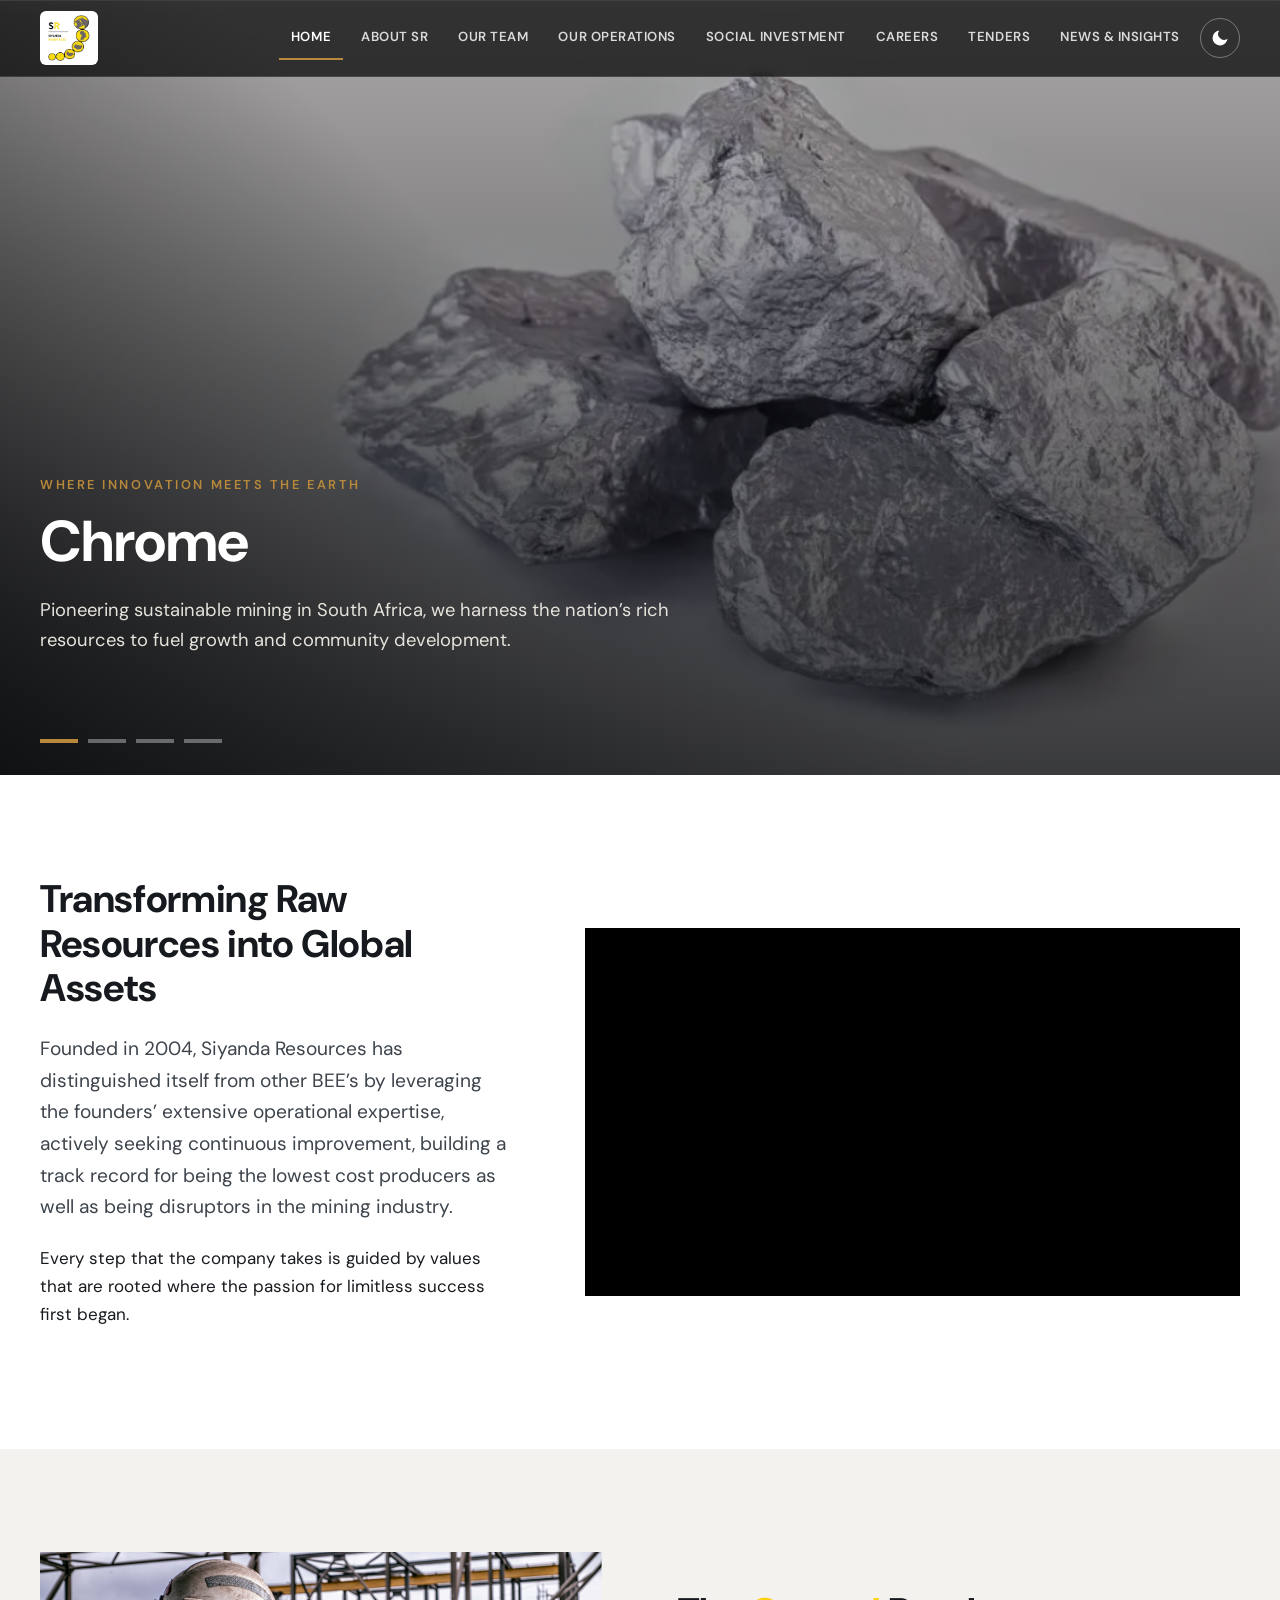
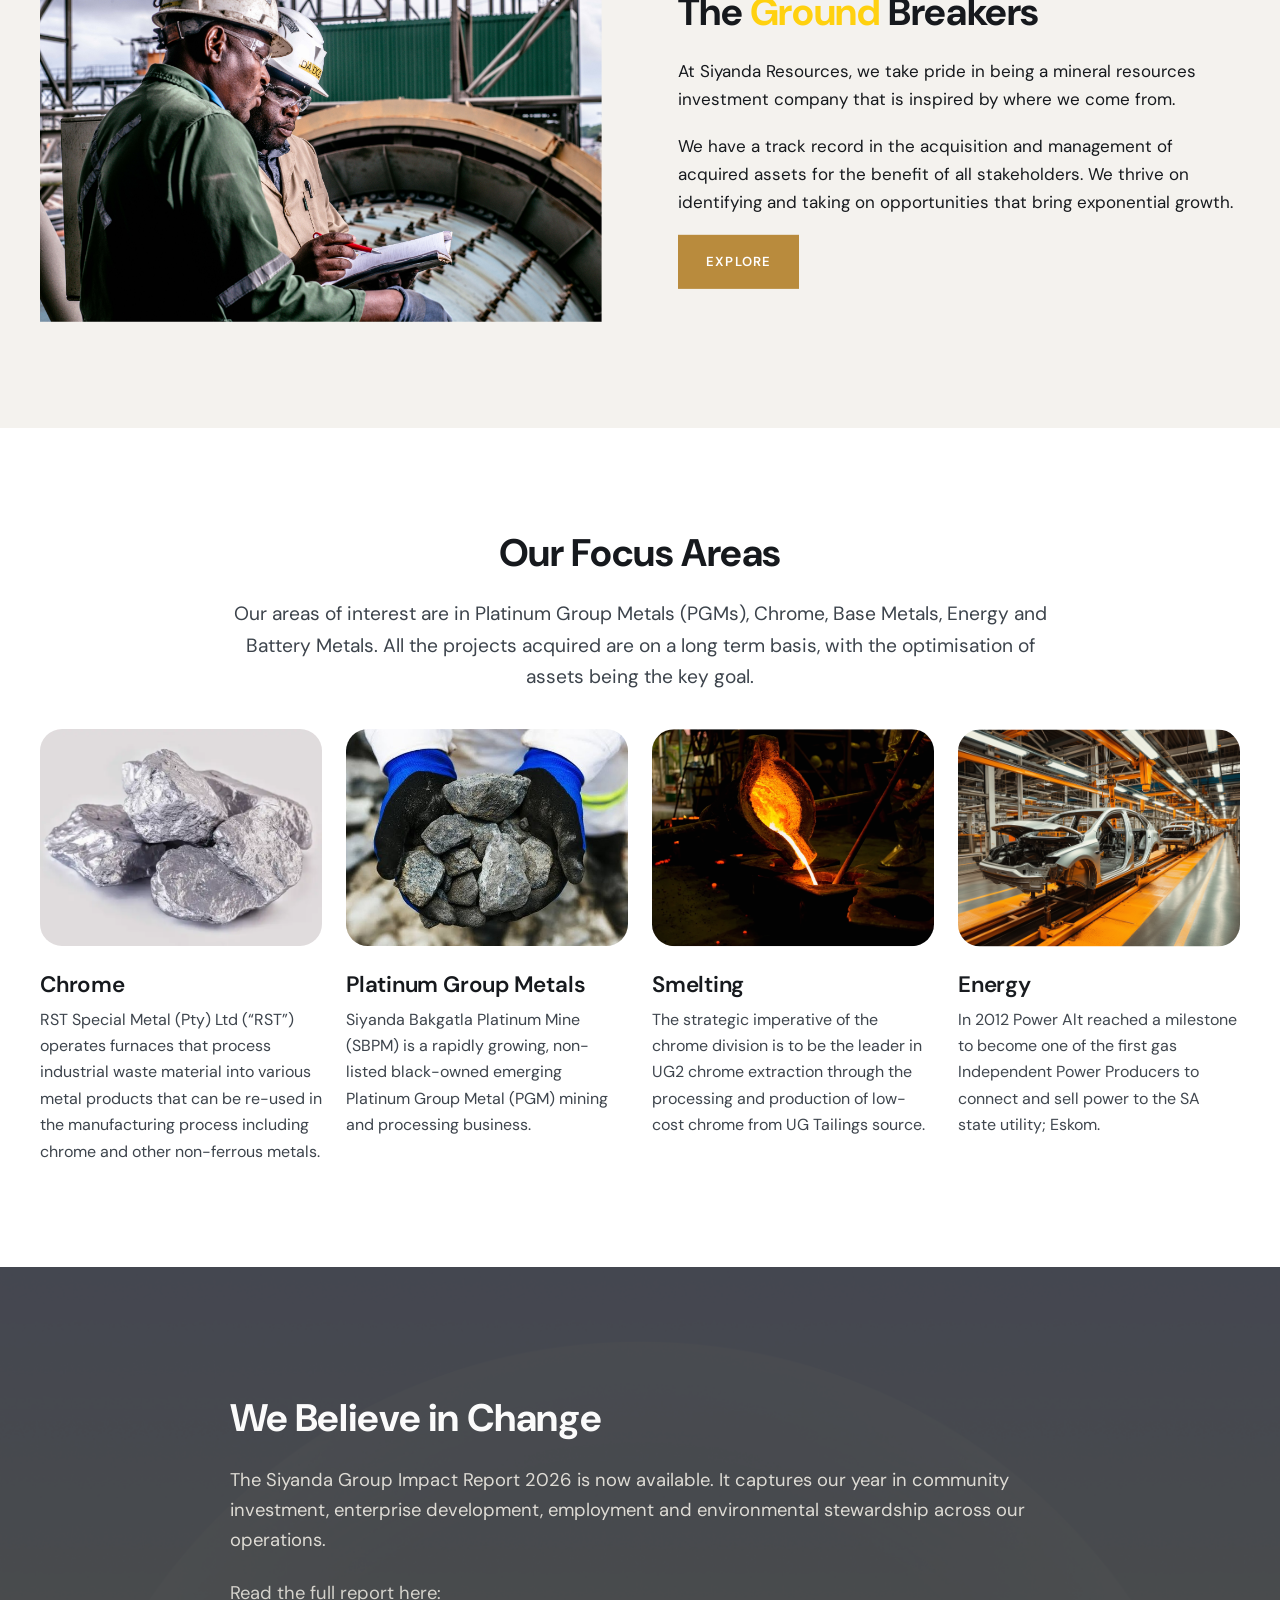
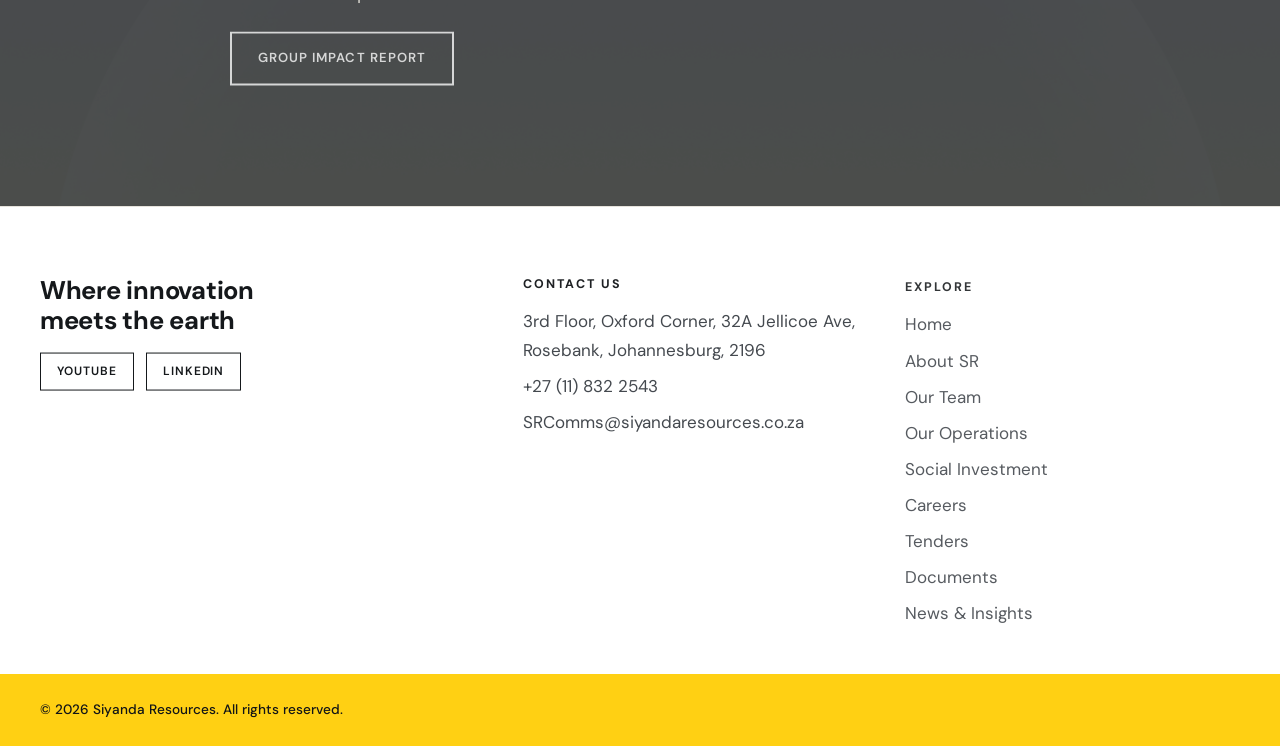
==== commit 287d7690: "Use DM Sans across the site and admin (Madefor is Wix-only) Co-Authored-By: Claude Sonnet 5.5 <norep" ====
--- a/index.html
+++ b/index.html
@@ -12,7 +12,7 @@
 <meta property="og:image" content="https://static.wixstatic.com/media/7e9495_a1507249b61743cfa90838f594ac82b0~mv2.png">
 <link rel="preconnect" href="https://fonts.googleapis.com">
 <link rel="preconnect" href="https://fonts.gstatic.com" crossorigin>
-<link href="https://fonts.googleapis.com/css2?family=Inter:wght@400;500;600&family=Montserrat:wght@500;600;700&display=swap" rel="stylesheet">
+<link href="https://fonts.googleapis.com/css2?family=DM+Sans:opsz,wght@9..40,400;500;600;700&display=swap" rel="stylesheet">
 <link rel="stylesheet" href="assets/style.css">
 <link rel="stylesheet" href="assets/motion.css">
 <script>document.documentElement.classList.add('m-js');window.__mFail=setTimeout(function(){document.documentElement.classList.remove('m-js')},4000);</script>
--- a/assets/style.css
+++ b/assets/style.css
@@ -11,8 +11,8 @@
   --accent-dark: #946c27;
   --highlight: #ffd10f;
   --line: #e3e0d9;
-  --font-head: "Montserrat", "Helvetica Neue", Arial, sans-serif;
-  --font-body: "Inter", "Helvetica Neue", Arial, sans-serif;
+  --font-head: "DM Sans", "Helvetica Neue", Arial, sans-serif;
+  --font-body: "DM Sans", "Helvetica Neue", Arial, sans-serif;
   --max: 1200px;
   --header-h: 76px;
 }
@@ -188,7 +188,7 @@
 @media (max-width: 640px) { .post { grid-template-columns: 1fr; gap: 6px; } }
 
 /* ===== Footer ===== */
-.site-footer { background: #fff; color: #3a3f45; padding: 72px 0 0; border-top: 1px solid #e6e3dc; }
+.site-footer { background: #fff; color: #3a3f45; padding: 68px 0 0; border-top: 1px solid #e6e3dc; }
 .site-footer h2 { color: #111417; font-size: 1.6rem; max-width: 16ch; }
 .foot-grid { display: grid; grid-template-columns: 1.3fr 1fr 1fr; gap: 48px; }
 @media (max-width: 860px) { .foot-grid { grid-template-columns: 1fr; gap: 32px; } }
@@ -198,7 +198,7 @@
 .site-footer ul { list-style: none; margin: 0; padding: 0; display: grid; gap: 8px; }
 .socials { display: flex; gap: 12px; margin-top: 18px; }
 .socials a { border: 1px solid #111417; color: #111417; padding: 8px 16px; font-family: var(--font-head); font-size: .75rem; letter-spacing: .08em; text-transform: uppercase; font-weight: 600; }
-.copy { background: var(--highlight); color: #111417; margin-top: 52px; padding: 14px 0; font-size: .85rem; font-weight: 500; }
+.copy { display: flex; align-items: center; min-height: clamp(48px, 5.6vw, 107px); background: #ffd013; color: #111417; margin-top: 52px; font-size: .85rem; font-weight: 500; }
 
 @media (prefers-reduced-motion: reduce) {
   .slide, .slide .bg, .division img { transition: none; }
@@ -273,11 +273,6 @@
 .facts .fact:first-child { border-top: 0; padding-top: 0; }
 .facts h3 { margin-bottom: .4em; }
 .facts p { margin: 0; color: var(--ink-soft); font-size: .98rem; }
-.edu-grid { display: grid; grid-template-columns: 1.1fr 1fr 1fr; grid-template-rows: 260px 260px; gap: 14px; margin-top: 36px; }
-.edu-grid img { width: 100%; height: 100%; object-fit: cover; }
-.edu-grid img:first-child { grid-row: 1 / span 2; }
-.edu-grid img:last-child { grid-column: 2 / span 2; }
-@media (max-width: 700px) { .edu-grid { grid-template-columns: 1fr 1fr; grid-template-rows: 200px 200px 200px; } .edu-grid img:first-child { grid-column: 1 / span 2; grid-row: auto; } .edu-grid img:last-child { grid-column: 1 / span 2; } }
 
 /* Operations */
 .ops-grid { display: grid; grid-template-columns: repeat(2, 1fr); gap: 32px; }
@@ -361,3 +356,46 @@
 
 #vacancies-section { scroll-margin-top: calc(var(--header-h) + 12px); }
 .article-docs { margin: 28px 0 8px; }
+
+/* ===== Panel sections: photo background, black 90% panel, parallax reveal ===== */
+.panel-sec { position: relative; display: flex; align-items: center; min-height: 620px; padding: clamp(40px, 7vw, 96px) 0; background-color: var(--dark); background-position: center; background-size: cover; background-repeat: no-repeat; color: #fff; }
+.panel-sec > .wrap { width: 100%; }
+@media (min-width: 1024px) and (hover: hover) and (prefers-reduced-motion: no-preference) { .panel-sec { background-attachment: fixed; } }
+.panel { position: relative; max-width: 580px; padding: clamp(28px, 4vw, 56px); background: rgba(0,0,0,.9); border-radius: 22px; color: #e9e6df; }
+.panel::before { content: ""; display: block; width: 60px; height: 6px; margin-bottom: 22px; background: var(--highlight); }
+.panel h2 { color: #fff; }
+.panel .lead { color: #fff; }
+.panel p, .panel li { color: #e9e6df; }
+.panel .ticks li { color: #e9e6df; }
+.panel .eyebrow { display: none; }
+.panel-sec.right .panel { margin-left: auto; }
+.panel.wide { max-width: none; }
+.panel .cols { display: grid; grid-template-columns: 1fr 1fr; column-gap: clamp(28px, 5vw, 64px); align-items: start; margin-top: 8px; }
+@media (max-width: 860px) { .panel .cols { display: block; } .panel .cols .ticks { margin-bottom: 14px; } }
+@media (max-width: 960px) { .panel { max-width: none; } }
+
+/* ===== Social Investment: video on its own slide ===== */
+.video-slide { background: var(--dark); padding: clamp(40px, 7vw, 96px) 0; }
+.video-slide .wrap { max-width: 1180px; }
+.yt { position: relative; aspect-ratio: 16 / 9; background: #000; border-radius: 18px; overflow: hidden; box-shadow: 0 24px 70px rgba(0,0,0,.55); }
+.yt iframe, .yt-play, .yt-play img { position: absolute; inset: 0; width: 100%; height: 100%; border: 0; object-fit: cover; display: block; }
+.yt-btn { position: absolute; left: 50%; top: 50%; width: 88px; height: 88px; margin: -44px 0 0 -44px; border-radius: 50%; background: var(--highlight); transition: transform .2s ease; }
+.yt-btn::after { content: ""; position: absolute; left: 36px; top: 28px; border-style: solid; border-width: 16px 0 16px 26px; border-color: transparent transparent transparent #111417; }
+.yt-play:hover .yt-btn { transform: scale(1.08); }
+.yt-alt { text-align: center; margin: 18px 0 0; font-size: .9rem; }
+.yt-alt a { color: #cfcbc2; }
+
+/* ===== Social Investment: collage and bursary gallery sized to the live site (measured at 1920px: 3% side margins) ===== */
+.edu-sec { background: #000; color: #e9e6df; padding-block: 5vw 3vw; }
+.edu-sec h2 { color: #fff; }
+.edu-sec .lead, .edu-sec blockquote, .edu-sec p { color: #e9e6df; font-size: 1rem; margin-block: 0 .4em; }
+.edu-sec .wrap { width: min(94%, 1804px); max-width: none; }
+.edu-grid { display: grid; grid-template-columns: 857fr 429fr 428fr; grid-template-rows: repeat(2, 20.83vw); gap: 2.35vw; margin-top: 3vw; }
+.edu-grid img { width: 100%; height: 100%; object-fit: cover; display: block; }
+.edu-grid img:first-child { grid-row: 1 / span 2; }
+.edu-grid img:last-child { grid-column: 2 / span 2; }
+@media (min-width: 1920px) { .edu-grid { grid-template-rows: repeat(2, 400px); gap: 45px; } }
+@media (max-width: 700px) { .edu-grid { grid-template-columns: 1fr 1fr; grid-template-rows: 40vw 40vw 40vw; gap: 10px; } .edu-grid img:first-child { grid-column: 1 / span 2; grid-row: auto; } .edu-grid img:last-child { grid-column: 1 / span 2; } }
+.bursary-gallery { width: min(94vw, 1804px); position: relative; left: 50%; transform: translateX(-50%); grid-template-columns: repeat(3, 1fr); gap: 1.56vw; margin: 3vw 0; }
+.bursary-gallery img { aspect-ratio: 582 / 431; }
+@media (max-width: 700px) { .bursary-gallery { grid-template-columns: 1fr; gap: 10px; } }
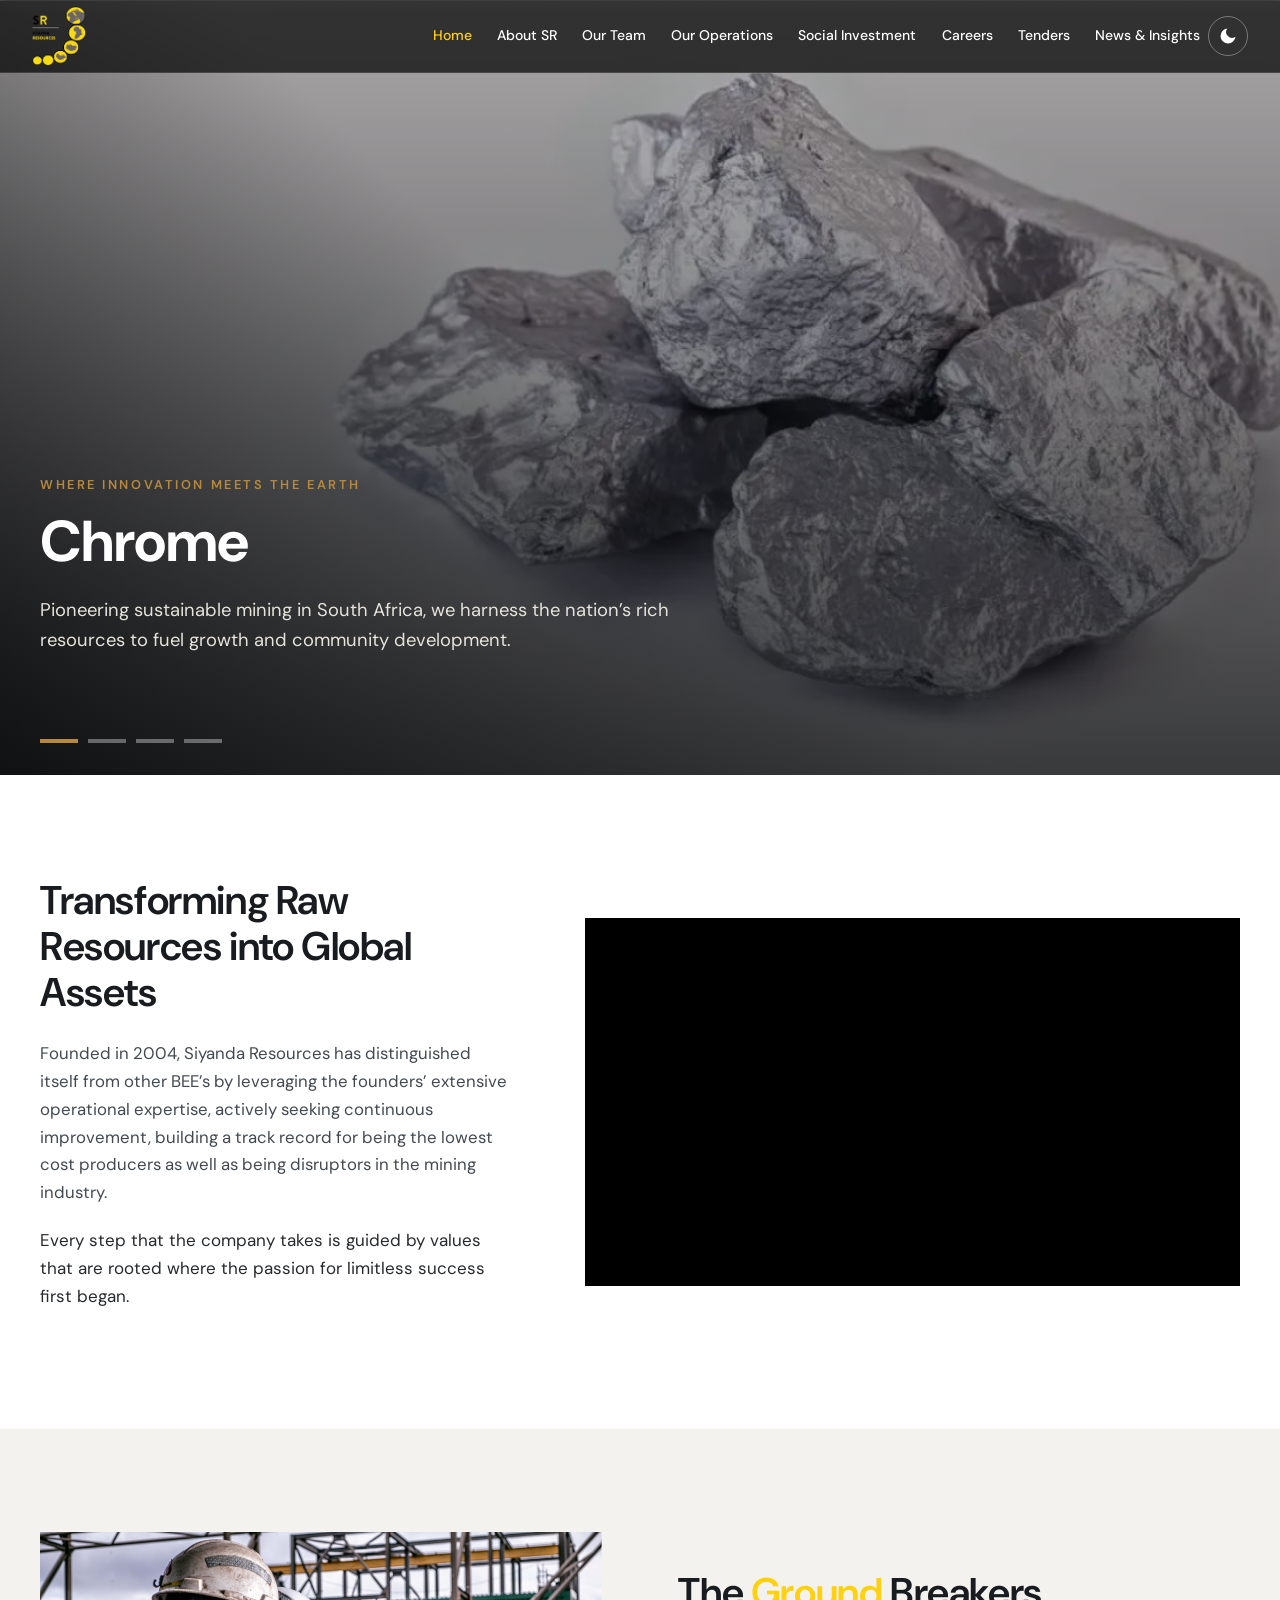
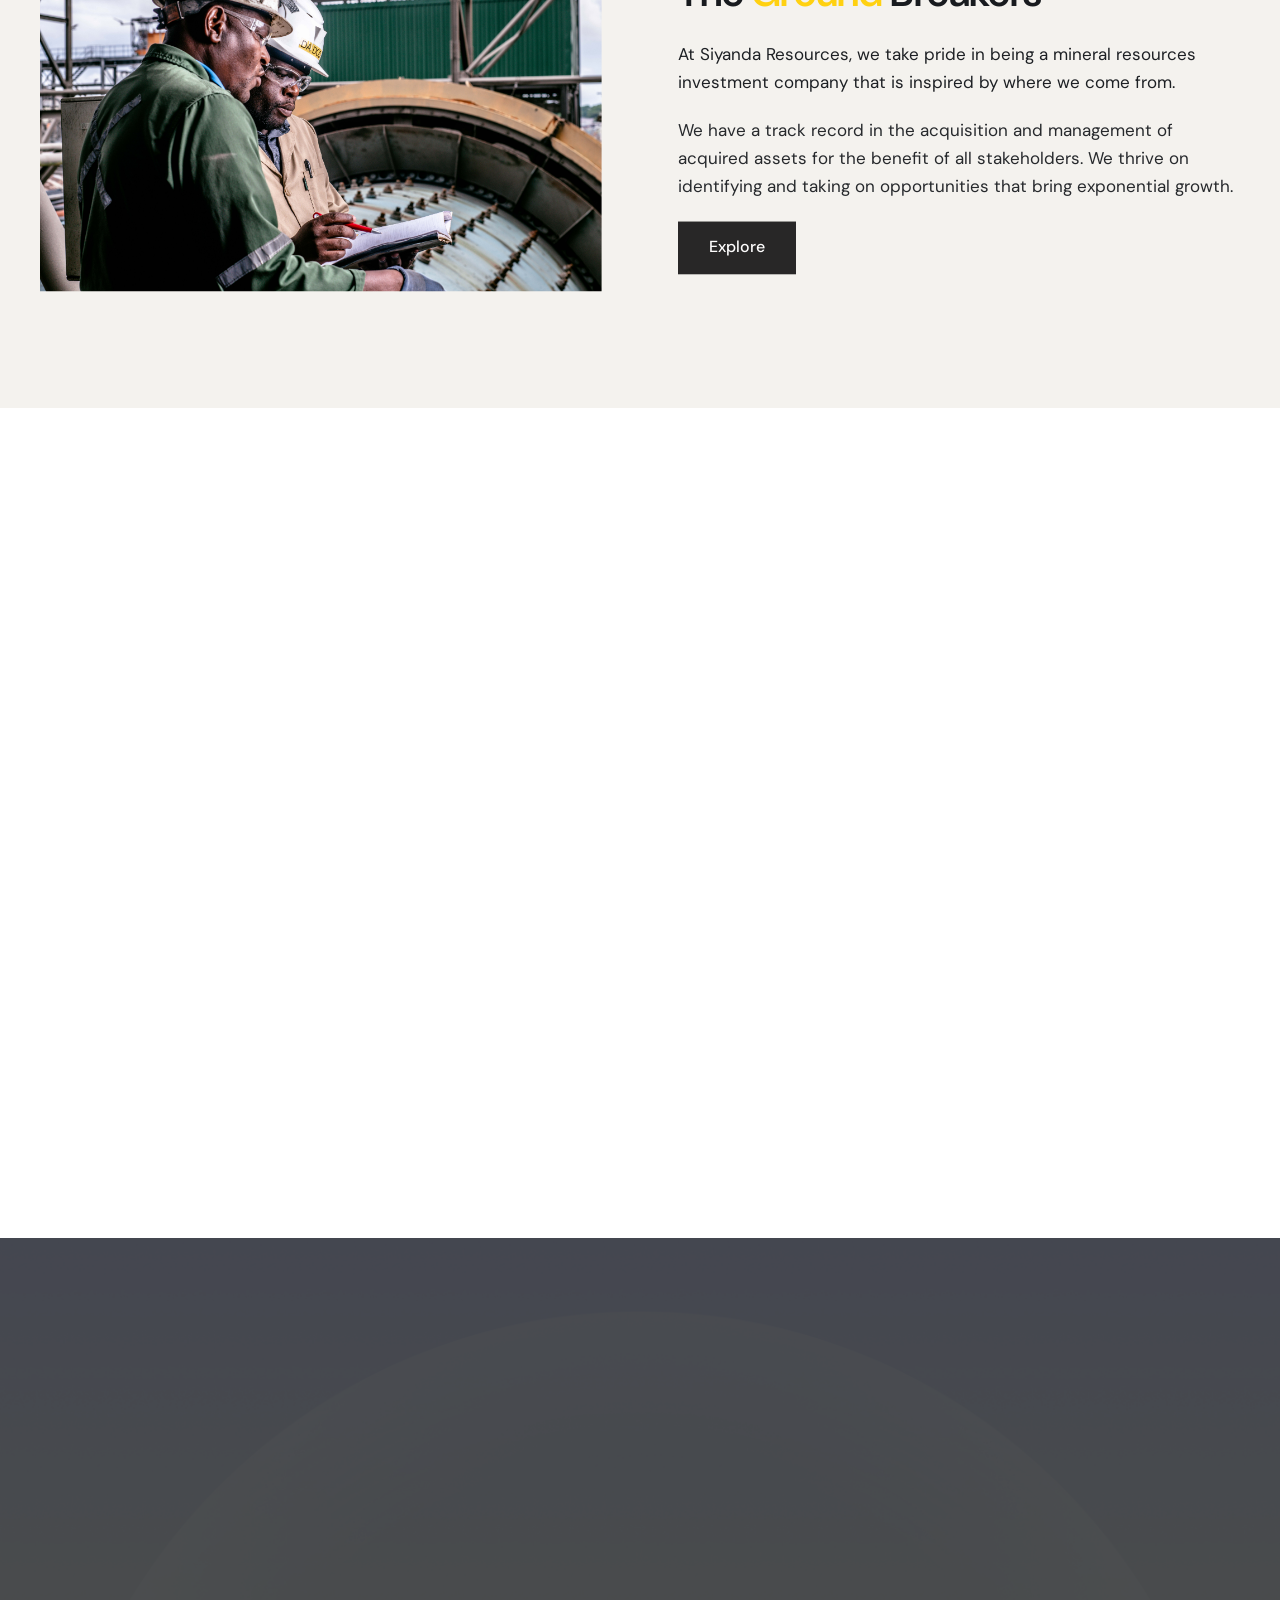
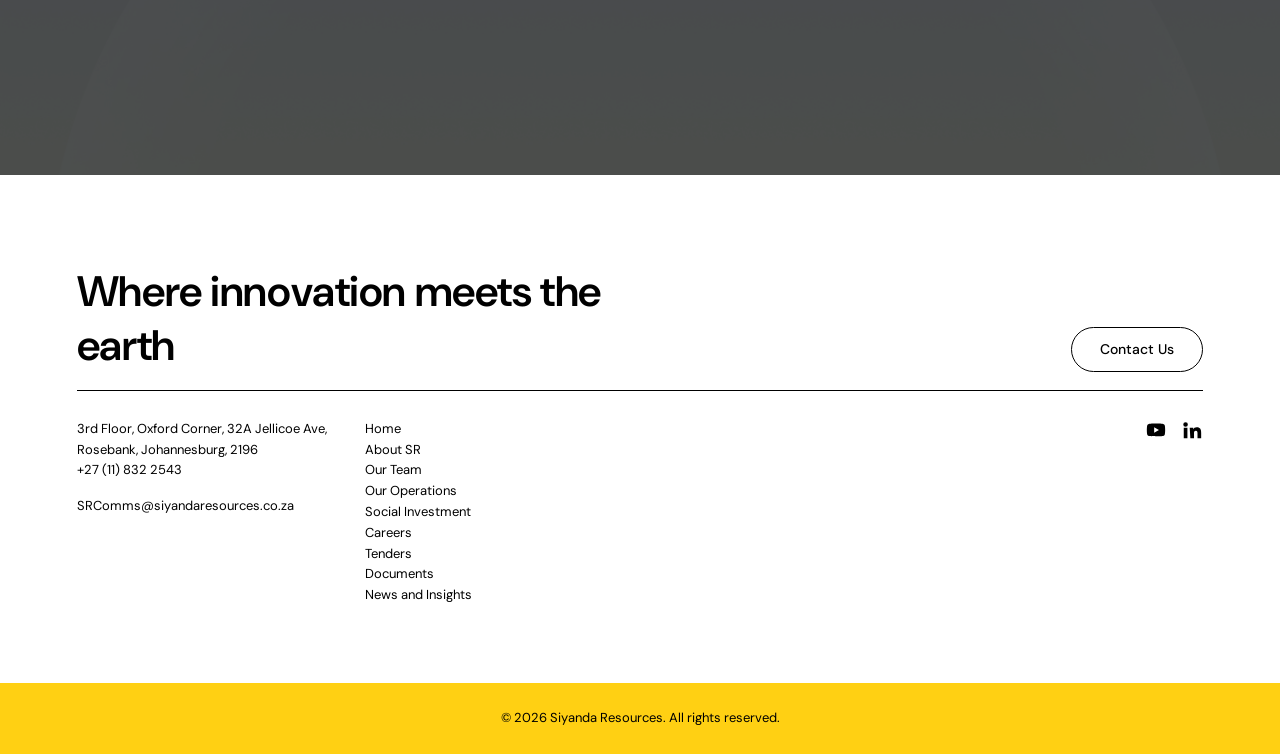
==== commit b77bd0d1: "Match Wix: header, button shapes, footer layout, inner-page hero Co-Authored-By: Claude Sonnet 5.5 <" ====
--- a/index.html
+++ b/index.html
@@ -68,16 +68,16 @@
 </div></section>
 
 </main>
-<footer class="site-footer"><div class="wrap">
-  <div class="foot-grid">
-    <div><h2>Where innovation meets the earth</h2>
-      <div class="socials"><a href="https://www.youtube.com/channel/UCUp1JVskZZEBFxVKHiJLxTw" target="_blank" rel="noopener">YouTube</a><a href="https://www.linkedin.com/company/siyanda-resources/posts/?feedView=all" target="_blank" rel="noopener">LinkedIn</a></div></div>
-    <div><h4>Contact Us</h4>
-      <ul><li>3rd Floor, Oxford Corner, 32A Jellicoe Ave, Rosebank, Johannesburg, 2196</li><li><a href="tel:+27118322543">+27 (11) 832 2543</a></li><li><a href="mailto:SRComms@siyandaresources.co.za">SRComms@siyandaresources.co.za</a></li></ul></div>
-    <div><h4>Explore</h4><ul><li><a href="index.html">Home</a></li><li><a href="aboutsr.html">About SR</a></li><li><a href="ourteam.html">Our Team</a></li><li><a href="ouroperations.html">Our Operations</a></li><li><a href="socialinvestment.html">Social Investment</a></li><li><a href="careers.html">Careers</a></li><li><a href="tenders.html">Tenders</a></li><li><a href="documents.html">Documents</a></li><li><a href="news.html">News & Insights</a></li></ul></div>
+<footer class="site-footer"><div class="f-wrap">
+  <div class="f-top"><h2>Where innovation meets the earth</h2><a class="btn ghost" href="mailto:SRComms@siyandaresources.co.za">Contact Us</a></div>
+  <hr>
+  <div class="f-cols">
+    <div class="f-addr"><p>3rd Floor, Oxford Corner, 32A Jellicoe Ave, Rosebank, Johannesburg, 2196<br><a href="tel:+27118322543">+27 (11) 832 2543</a></p><p><a href="mailto:SRComms@siyandaresources.co.za">SRComms@siyandaresources.co.za</a></p></div>
+    <ul class="f-links"><li><a href="index.html">Home</a></li><li><a href="aboutsr.html">About SR</a></li><li><a href="ourteam.html">Our Team</a></li><li><a href="ouroperations.html">Our Operations</a></li><li><a href="socialinvestment.html">Social Investment</a></li><li><a href="careers.html">Careers</a></li><li><a href="tenders.html">Tenders</a></li><li><a href="documents.html">Documents</a></li><li><a href="news.html">News and Insights</a></li></ul>
+    <div class="f-soc"><a href="https://www.youtube.com/channel/UCUp1JVskZZEBFxVKHiJLxTw" target="_blank" rel="noopener" aria-label="YouTube"><svg viewBox="0 0 24 24" width="22" height="22" aria-hidden="true"><path fill="currentColor" d="M21.6 7.2a2.5 2.5 0 0 0-1.8-1.8C18.2 5 12 5 12 5s-6.2 0-7.8.4A2.5 2.5 0 0 0 2.4 7.2C2 8.8 2 12 2 12s0 3.2.4 4.8a2.5 2.5 0 0 0 1.8 1.8C5.8 19 12 19 12 19s6.2 0 7.8-.4a2.5 2.5 0 0 0 1.8-1.8c.4-1.6.4-4.8.4-4.8s0-3.2-.4-4.8zM10 15V9l5.2 3z"/></svg></a><a href="https://www.linkedin.com/company/siyanda-resources/posts/?feedView=all" target="_blank" rel="noopener" aria-label="LinkedIn"><svg viewBox="0 0 24 24" width="22" height="22" aria-hidden="true"><path fill="currentColor" d="M4.98 3.5a2.5 2.5 0 1 1 0 5 2.5 2.5 0 0 1 0-5zM3 9.5h4V21H3zM9.5 9.5h3.8v1.6h.1c.5-1 1.8-2 3.8-2 4 0 4.8 2.6 4.8 6V21h-4v-5.2c0-1.3 0-2.9-1.8-2.9s-2 1.4-2 2.8V21h-4z"/></svg></a></div>
   </div>
 </div>
-<div class="copy"><div class="wrap">&copy; 2026 Siyanda Resources. All rights reserved.</div></div></footer>
+<div class="copy">&copy; 2026 Siyanda Resources. All rights reserved.</div></footer>
 <script src="https://cdnjs.cloudflare.com/ajax/libs/gsap/3.12.5/gsap.min.js"></script>
 <script src="assets/motion.js"></script>
 <script src="assets/site.js"></script>
--- a/assets/style.css
+++ b/assets/style.css
@@ -14,7 +14,7 @@
   --font-head: "DM Sans", "Helvetica Neue", Arial, sans-serif;
   --font-body: "DM Sans", "Helvetica Neue", Arial, sans-serif;
   --max: 1200px;
-  --header-h: 76px;
+  --header-h: clamp(72px, 5.3vw, 102px);
 }
 
 *, *::before, *::after { box-sizing: border-box; }
@@ -187,18 +187,28 @@
 .post a.more { font-family: var(--font-head); font-size: .78rem; letter-spacing: .1em; text-transform: uppercase; font-weight: 600; color: var(--accent-dark); }
 @media (max-width: 640px) { .post { grid-template-columns: 1fr; gap: 6px; } }
 
-/* ===== Footer ===== */
-.site-footer { background: #fff; color: #3a3f45; padding: 68px 0 0; border-top: 1px solid #e6e3dc; }
-.site-footer h2 { color: #111417; font-size: 1.6rem; max-width: 16ch; }
-.foot-grid { display: grid; grid-template-columns: 1.3fr 1fr 1fr; gap: 48px; }
-@media (max-width: 860px) { .foot-grid { grid-template-columns: 1fr; gap: 32px; } }
-.site-footer h4 { color: #111417; font-size: .78rem; letter-spacing: .16em; text-transform: uppercase; margin-bottom: 16px; }
-.site-footer a { text-decoration: none; }
-.site-footer a:hover { color: #000; text-decoration: underline; }
-.site-footer ul { list-style: none; margin: 0; padding: 0; display: grid; gap: 8px; }
-.socials { display: flex; gap: 12px; margin-top: 18px; }
-.socials a { border: 1px solid #111417; color: #111417; padding: 8px 16px; font-family: var(--font-head); font-size: .75rem; letter-spacing: .08em; text-transform: uppercase; font-weight: 600; }
-.copy { display: flex; align-items: center; min-height: clamp(48px, 5.6vw, 107px); background: #ffd013; color: #111417; margin-top: 52px; font-size: .85rem; font-weight: 500; }
+/* ===== Footer (matches the live site; sizes scale with the viewport, measured at 1920px) ===== */
+.site-footer { background: #fff; color: #000; padding: 7.08vw 0 0; font-size: clamp(13px, .73vw, 14px); line-height: 1.6; }
+.f-wrap { width: 88%; margin-inline: auto; }
+.f-top { display: flex; justify-content: space-between; align-items: flex-end; gap: 24px; padding-bottom: 1.4vw; }
+.site-footer h2 { color: #000; font-size: clamp(30px, 3.33vw, 64px); line-height: 1.25; font-weight: 600; letter-spacing: -.01em; max-width: 47vw; margin: 0; }
+.f-top .btn { flex: none; font-size: 14px; padding: 8px 30px; }
+.site-footer hr { border: 0; border-top: 1px solid #000; margin: 0; }
+.f-cols { display: grid; grid-template-columns: 22.5vw 1fr auto; column-gap: 0; margin-top: 2.2vw; padding-bottom: 6vw; align-items: start; }
+.f-addr p { margin: 0 0 1.1em; }
+.site-footer a { color: inherit; text-decoration: none; }
+.site-footer a:hover { text-decoration: underline; }
+.f-links { list-style: none; margin: 0; padding: 0; }
+.f-soc { display: flex; gap: 14px; }
+.f-soc a:hover { text-decoration: none; opacity: .65; }
+.copy { display: flex; align-items: center; justify-content: center; min-height: 5.6vw; background: #ffd013; color: #000; font-size: clamp(13px, .73vw, 14px); text-align: center; padding: 14px 20px; }
+@media (max-width: 860px) {
+  .site-footer { padding-top: 56px; font-size: 14px; }
+  .f-top { flex-direction: column; align-items: flex-start; }
+  .site-footer h2 { max-width: none; font-size: 32px; }
+  .f-cols { grid-template-columns: 1fr; row-gap: 24px; margin-top: 28px; padding-bottom: 48px; }
+  .copy { min-height: 64px; }
+}
 
 @media (prefers-reduced-motion: reduce) {
   .slide, .slide .bg, .division img { transition: none; }
@@ -399,3 +409,43 @@
 .bursary-gallery { width: min(94vw, 1804px); position: relative; left: 50%; transform: translateX(-50%); grid-template-columns: repeat(3, 1fr); gap: 1.56vw; margin: 3vw 0; }
 .bursary-gallery img { aspect-ratio: 582 / 431; }
 @media (max-width: 700px) { .bursary-gallery { grid-template-columns: 1fr; gap: 10px; } }
+
+/* ===== Wix match, stage 1: header, buttons, type, inner-page hero ===== */
+:root { --wix-yellow: #ffd013; }
+body { font-weight: 400; }
+.lead { font-size: 1.05rem; }
+
+/* Header: black 70%, mixed-case white links, yellow current page */
+.logo img { height: clamp(46px, 4.7vw, 90px); padding: 0; border-radius: 0; background: none; box-sizing: border-box; }
+.nav a { font-size: clamp(14px, .89vw, 17px); font-weight: 500; letter-spacing: 0; text-transform: none; color: #fff; border-bottom: 0; padding: 10px 0; margin-left: clamp(12px, 1.5vw, 28px); }
+.nav a:hover { color: var(--wix-yellow); }
+.nav a[aria-current="page"] { color: var(--wix-yellow); border-bottom: 0; }
+@media (min-width: 1021px) { .site-header .wrap { width: auto; margin-inline: 2.5vw; } .nav a { white-space: nowrap; } }
+@media (min-width: 1500px) { .site-header .wrap { margin-inline: 15.6vw 10.8vw; } }
+@media (max-width: 1020px) { .nav a { margin-left: 0; padding: 14px 4px; } .nav a[aria-current="page"] { border-bottom: 1px solid rgba(255,255,255,.12); } }
+
+/* Buttons: black square (primary), outlined pill (secondary), yellow square (cards) */
+.btn { font-family: var(--font-head); font-weight: 500; font-size: 1rem; letter-spacing: 0; text-transform: none; padding: 12px 30px; background: #000; color: #fff; border: 1px solid #000; border-radius: 0; }
+.btn:hover { background: #222; border-color: #222; color: #fff; }
+.btn.ghost { background: transparent; color: #000; border: 1px solid #000; border-radius: 300px; padding: 10px 28px; }
+.btn.ghost:hover { background: #000; color: #fff; border-color: #000; }
+.btn.yellow, .panel .btn, .division .btn { background: var(--wix-yellow); color: #000; border-color: var(--wix-yellow); }
+.btn.yellow:hover, .panel .btn:hover { background: #e6bb0f; border-color: #e6bb0f; color: #000; }
+.hero .btn.ghost, .page-hero .btn.ghost, .banner .btn.ghost, .section.dark .btn.ghost, .edu-sec .btn.ghost { color: #fff; border-color: #fff; }
+.hero .btn.ghost:hover, .page-hero .btn.ghost:hover, .banner .btn.ghost:hover, .section.dark .btn.ghost:hover { background: #fff; color: #000; border-color: #fff; }
+:root[data-theme="dark"] .btn { background: #fff; color: #000; border-color: #fff; }
+:root[data-theme="dark"] .btn.ghost { background: transparent; color: #fff; border-color: #fff; }
+:root[data-theme="dark"] .btn.yellow, :root[data-theme="dark"] .panel .btn { background: var(--wix-yellow); color: #000; border-color: var(--wix-yellow); }
+
+/* Headings (60px / 105px at 1920) */
+h2 { font-size: clamp(30px, 3.125vw, 60px); font-weight: 600; }
+.page-hero h1 { font-size: clamp(40px, 5.47vw, 105px); font-weight: 600; line-height: 1.2; max-width: none; margin: 0; }
+
+/* Inner-page hero: full height, title bottom-left, intro bottom-right */
+.page-hero { display: flex; align-items: flex-end; min-height: min(94vh, 56vw); padding: calc(var(--header-h) + 60px) 0 2.4vw; }
+.site-header + main > .page-hero:first-child { padding-top: calc(var(--header-h) + 60px); }
+.page-hero::before { background: linear-gradient(180deg, rgba(0,0,0,.3), rgba(0,0,0,.45)); }
+.page-hero .wrap { width: 94%; max-width: none; display: flex; justify-content: space-between; align-items: flex-end; gap: 4vw; }
+.page-hero h1 { max-width: 62%; }
+.page-hero p { flex: 0 0 28vw; font-size: clamp(14px, .83vw, 16px); line-height: 1.5; color: #fff; font-weight: 500; }
+@media (max-width: 760px) { .page-hero .wrap { flex-direction: column; align-items: flex-start; gap: 18px; } .page-hero h1 { max-width: none; } .page-hero p { flex: none; } }
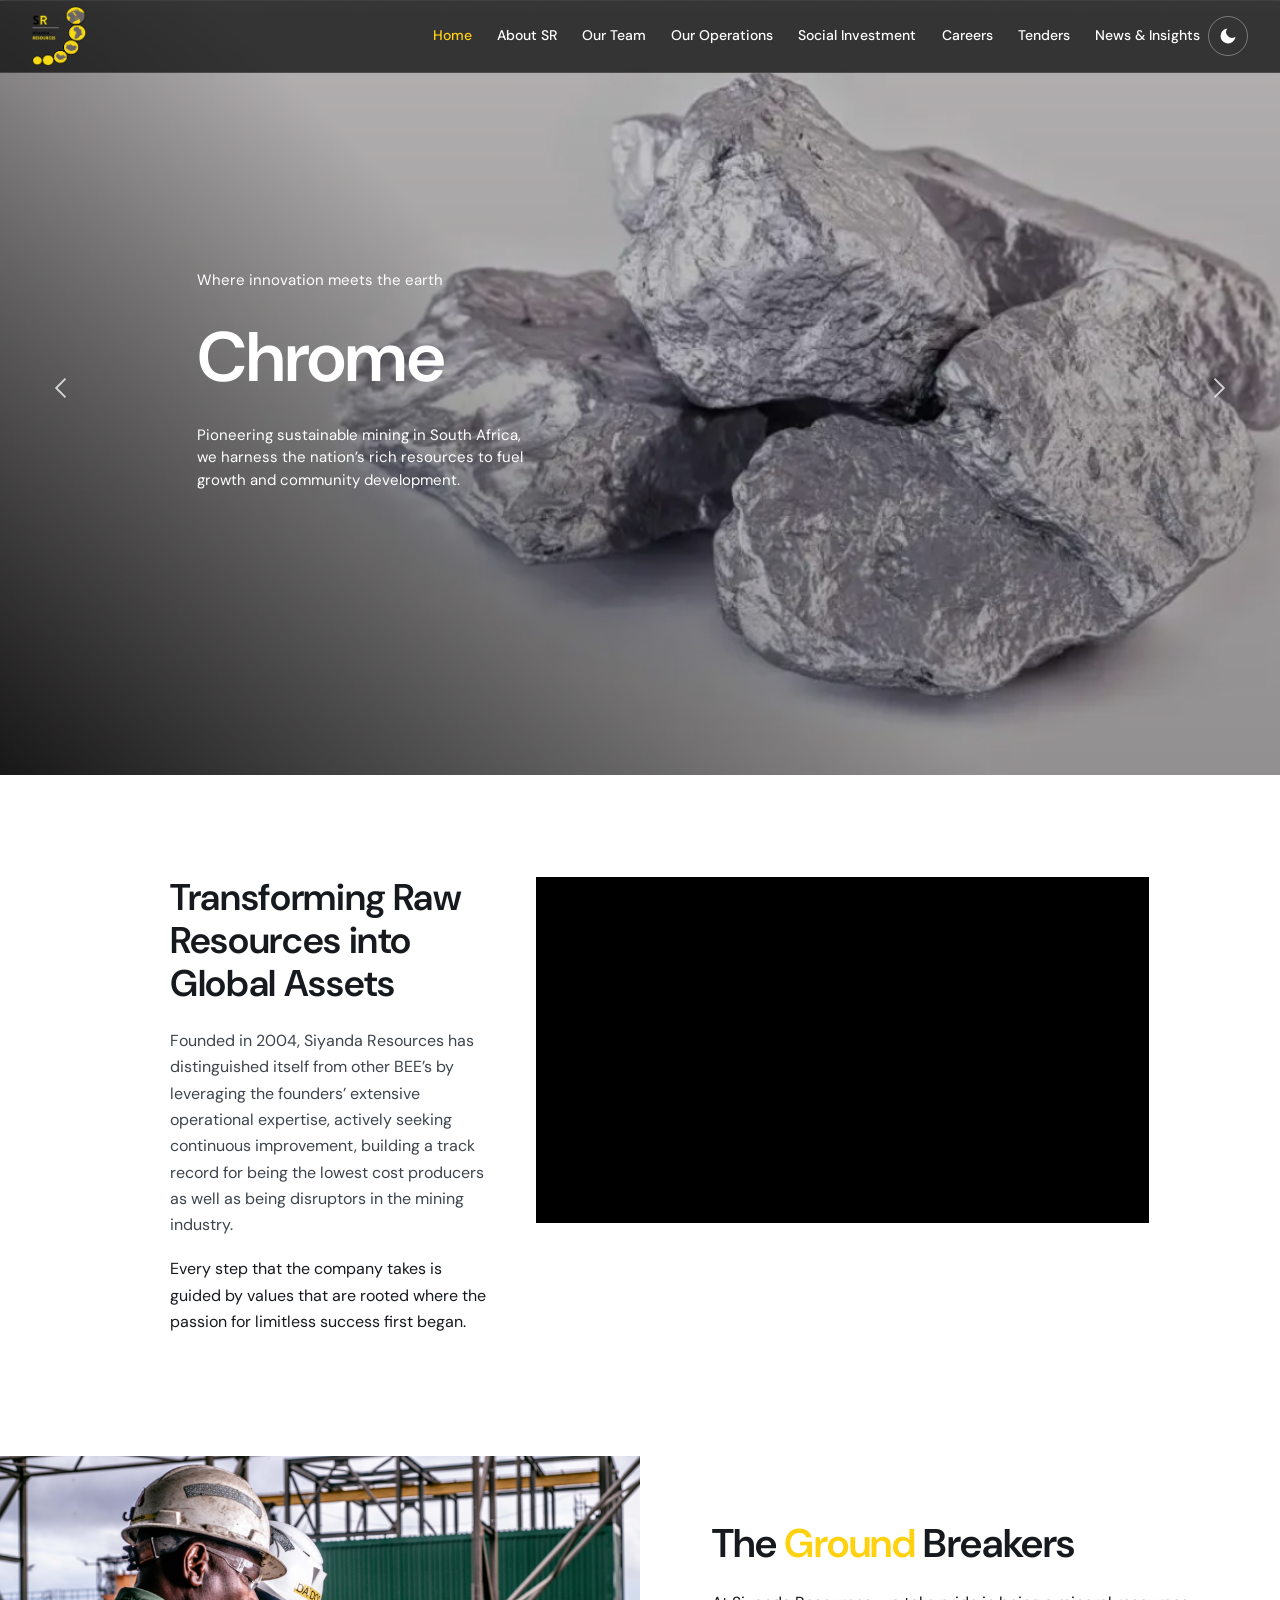
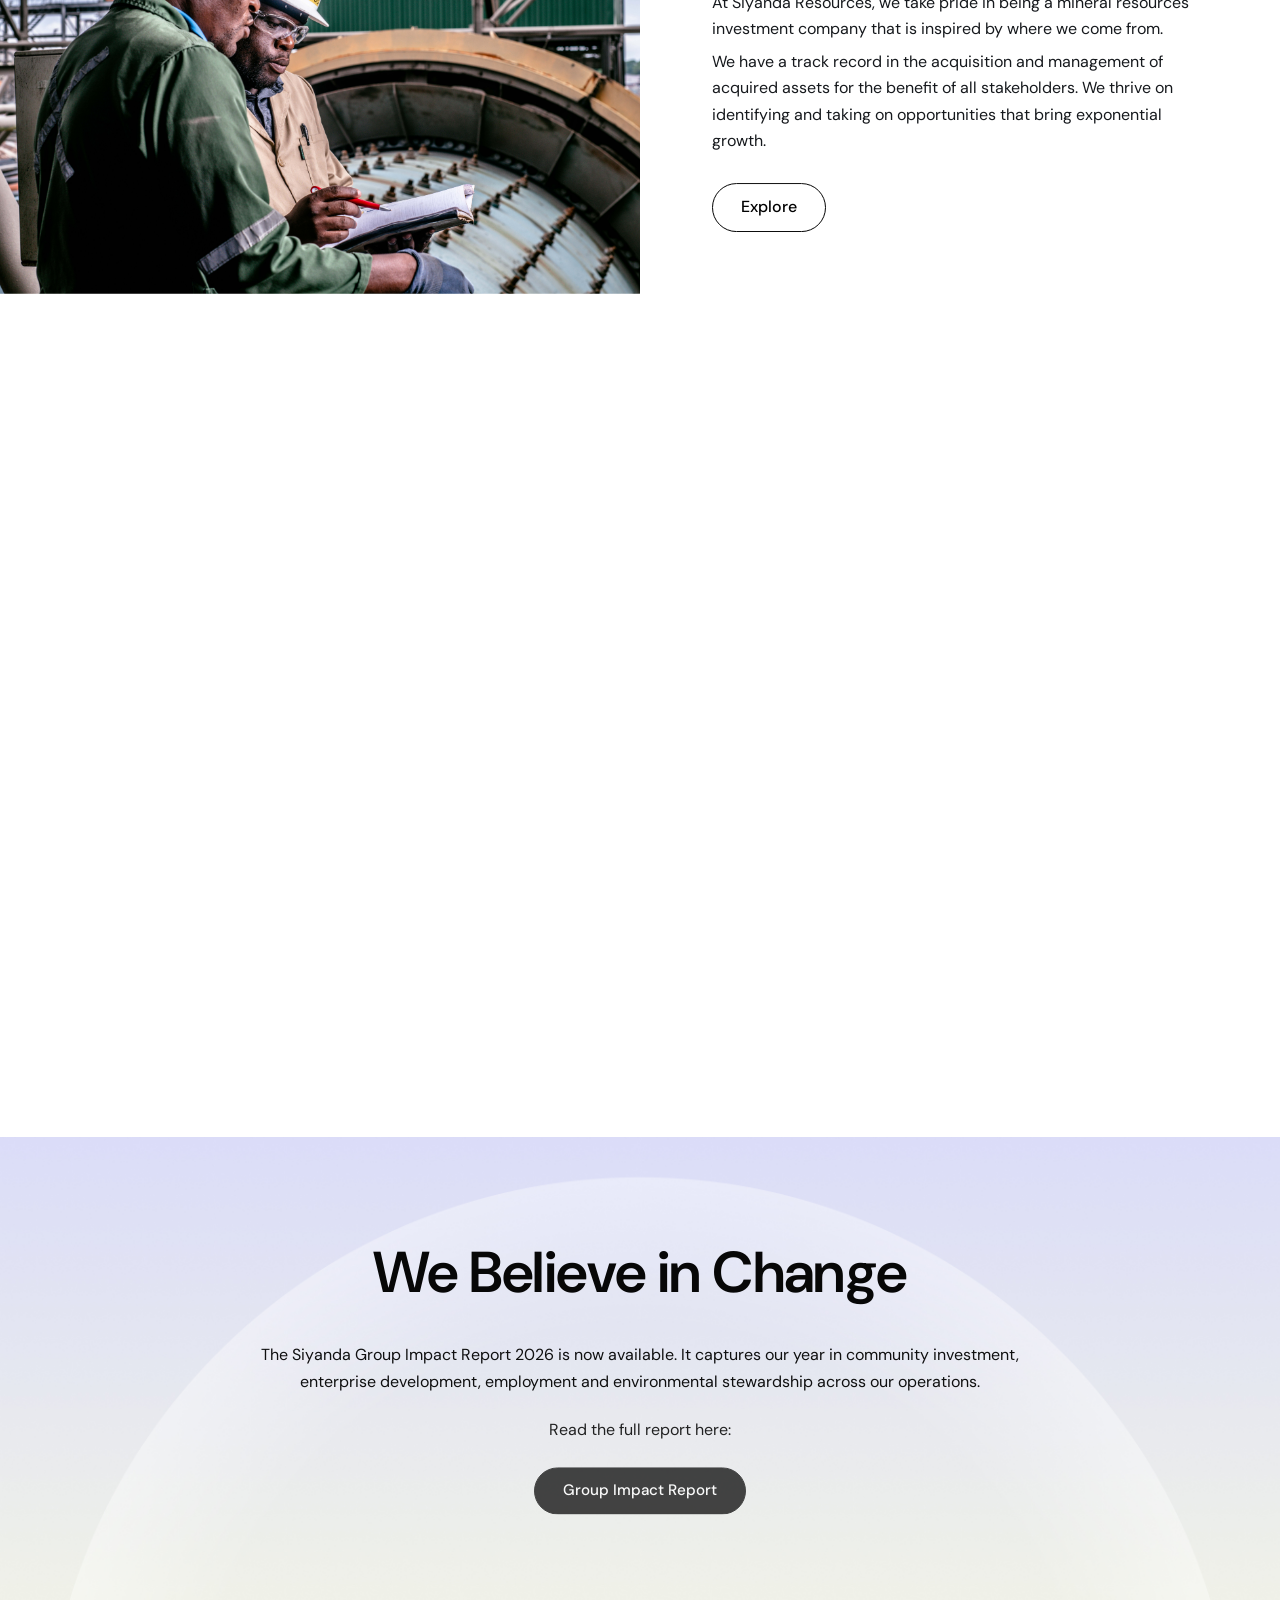
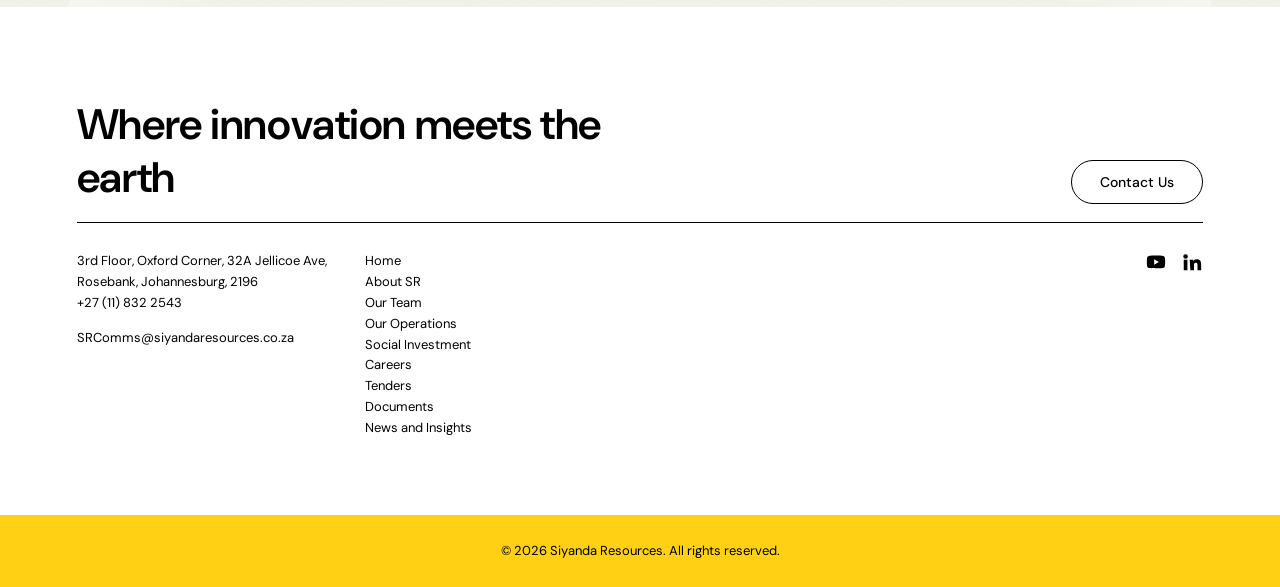
==== commit a3c509d4: "Match Wix: home page hero, intro, Ground Breakers, focus areas and impact banner Co-Authored-By: Cla" ====
--- a/index.html
+++ b/index.html
@@ -25,7 +25,7 @@
   <button class="theme-toggle" type="button" aria-pressed="false" aria-label="Switch to dark mode" title="Toggle dark mode"><svg class="i-moon" viewBox="0 0 24 24" width="20" height="20" aria-hidden="true"><path fill="currentColor" d="M21 12.8A9 9 0 1 1 11.2 3a7 7 0 0 0 9.8 9.8z"/></svg><svg class="i-sun" viewBox="0 0 24 24" width="20" height="20" aria-hidden="true"><circle cx="12" cy="12" r="4.2" fill="currentColor"/><g stroke="currentColor" stroke-width="2" stroke-linecap="round"><path d="M12 2.5v2.4M12 19.1v2.4M2.5 12h2.4M19.1 12h2.4M5.3 5.3l1.7 1.7M17 17l1.7 1.7M5.3 18.7L7 17M17 7l1.7-1.7"/></g></svg></button>
 </div></header>
 <main>
-<section class="hero" aria-label="Featured"><div class="slide active"><div class="bg" style="background-image:url('assets/img/7e9495_dbe497dcdec14228bae74a4d992288ce_mv2.jpg')"></div><div class="wrap"><span class="tag" data-motion="rise" data-m-trigger="load" data-m-y="14">Where innovation meets the earth</span><h1 data-motion="line-reveal" data-m-trigger="load" data-m-delay=".1">Chrome</h1><p data-motion="rise" data-m-trigger="load" data-m-delay=".6">Pioneering sustainable mining in South Africa, we harness the nation’s rich resources to fuel growth and community development.</p></div></div><div class="slide"><div class="bg" style="background-image:url('assets/img/7e9495_43a66a2f963f44608561e4d133011c7c_mv2.jpeg')"></div><div class="wrap"><span class="tag" data-motion="rise" data-m-trigger="manual" data-m-y="14">Where innovation meets the earth</span><h1 data-motion="line-reveal" data-m-trigger="manual" data-m-delay=".1">Platinum Group Metals</h1><p data-motion="rise" data-m-trigger="manual" data-m-delay=".6">Pioneering sustainable mining in South Africa, we harness the nation’s rich resources to fuel growth and community development.</p></div></div><div class="slide"><div class="bg" style="background-image:url('assets/img/7e9495_33be6d0ff1b443ca9cbb81153d2384aa_mv2.webp')"></div><div class="wrap"><span class="tag" data-motion="rise" data-m-trigger="manual" data-m-y="14">Where innovation meets the earth</span><h1 data-motion="line-reveal" data-m-trigger="manual" data-m-delay=".1">Smelting</h1><p data-motion="rise" data-m-trigger="manual" data-m-delay=".6">Pioneering sustainable mining in South Africa, we harness the nation’s rich resources to fuel growth and community development.</p></div></div><div class="slide"><div class="bg" style="background-image:url('assets/img/7e9495_03ec431c7e624f578b825e8f1ab1ad8a_mv2.jpg')"></div><div class="wrap"><span class="tag" data-motion="rise" data-m-trigger="manual" data-m-y="14">Where innovation meets the earth</span><h1 data-motion="line-reveal" data-m-trigger="manual" data-m-delay=".1">Energy</h1><p data-motion="rise" data-m-trigger="manual" data-m-delay=".6">Pioneering sustainable mining in South Africa, we harness the nation’s rich resources to fuel growth and community development.</p></div></div><div class="dots"><div class="wrap"><button class="dot active" aria-label="Show slide 1"></button><button class="dot" aria-label="Show slide 2"></button><button class="dot" aria-label="Show slide 3"></button><button class="dot" aria-label="Show slide 4"></button></div></div></section>
+<section class="hero" aria-label="Featured"><div class="slide active"><div class="bg" style="background-image:url('assets/img/7e9495_dbe497dcdec14228bae74a4d992288ce_mv2.jpg')"></div><div class="wrap"><span class="tag" data-motion="rise" data-m-trigger="load" data-m-y="14">Where innovation meets the earth</span><h1 data-motion="line-reveal" data-m-trigger="load" data-m-delay=".1">Chrome</h1><p data-motion="rise" data-m-trigger="load" data-m-delay=".6">Pioneering sustainable mining in South Africa, we harness the nation’s rich resources to fuel growth and community development.</p></div></div><div class="slide"><div class="bg" style="background-image:url('assets/img/7e9495_43a66a2f963f44608561e4d133011c7c_mv2.jpeg')"></div><div class="wrap"><span class="tag" data-motion="rise" data-m-trigger="manual" data-m-y="14">Where innovation meets the earth</span><h1 data-motion="line-reveal" data-m-trigger="manual" data-m-delay=".1">Platinum Group Metals</h1><p data-motion="rise" data-m-trigger="manual" data-m-delay=".6">Pioneering sustainable mining in South Africa, we harness the nation’s rich resources to fuel growth and community development.</p></div></div><div class="slide"><div class="bg" style="background-image:url('assets/img/7e9495_33be6d0ff1b443ca9cbb81153d2384aa_mv2.webp')"></div><div class="wrap"><span class="tag" data-motion="rise" data-m-trigger="manual" data-m-y="14">Where innovation meets the earth</span><h1 data-motion="line-reveal" data-m-trigger="manual" data-m-delay=".1">Smelting</h1><p data-motion="rise" data-m-trigger="manual" data-m-delay=".6">Pioneering sustainable mining in South Africa, we harness the nation’s rich resources to fuel growth and community development.</p></div></div><div class="slide"><div class="bg" style="background-image:url('assets/img/7e9495_03ec431c7e624f578b825e8f1ab1ad8a_mv2.jpg')"></div><div class="wrap"><span class="tag" data-motion="rise" data-m-trigger="manual" data-m-y="14">Where innovation meets the earth</span><h1 data-motion="line-reveal" data-m-trigger="manual" data-m-delay=".1">Energy</h1><p data-motion="rise" data-m-trigger="manual" data-m-delay=".6">Pioneering sustainable mining in South Africa, we harness the nation’s rich resources to fuel growth and community development.</p></div></div><button class="hero-arrow prev" type="button" aria-label="Previous slide"><svg viewBox="0 0 24 24" width="28" height="28" aria-hidden="true"><path d="M15 4l-8 8 8 8" fill="none" stroke="currentColor" stroke-width="1.6"/></svg></button><button class="hero-arrow next" type="button" aria-label="Next slide"><svg viewBox="0 0 24 24" width="28" height="28" aria-hidden="true"><path d="M9 4l8 8-8 8" fill="none" stroke="currentColor" stroke-width="1.6"/></svg></button><div class="dots"><div class="wrap"><button class="dot active" aria-label="Show slide 1"></button><button class="dot" aria-label="Show slide 2"></button><button class="dot" aria-label="Show slide 3"></button><button class="dot" aria-label="Show slide 4"></button></div></div></section>
 
 <section class="ticker" id="metals-ticker" aria-label="Precious metals prices" hidden>
 <div class="ticker-bar">
@@ -50,7 +50,7 @@
     <h2>The <span class="hl">Ground</span> Breakers</h2>
     <p>At Siyanda Resources, we take pride in being a mineral resources investment company that is inspired by where we come from.</p>
     <p>We have a track record in the acquisition and management of acquired assets for the benefit of all stakeholders. We thrive on identifying and taking on opportunities that bring exponential growth.</p>
-    <a class="btn" href="aboutsr.html">Explore</a>
+    <a class="btn ghost" href="aboutsr.html">Explore</a>
   </div>
 </div></section>
 
@@ -64,7 +64,7 @@
   <h2>We Believe in Change</h2>
   <p>The Siyanda Group Impact Report 2026 is now available. It captures our year in community investment, enterprise development, employment and environmental stewardship across our operations.</p>
   <p>Read the full report here:</p>
-  <a class="btn ghost" href="https://www.siyandaresources.com/_files/ugd/7e9495_232e8eb3046243a3bfeeb36ab15f72cd.pdf" target="_blank" rel="noopener">Group Impact Report</a>
+  <a class="btn pill" href="https://www.siyandaresources.com/_files/ugd/7e9495_232e8eb3046243a3bfeeb36ab15f72cd.pdf" target="_blank" rel="noopener">Group Impact Report</a>
 </div></section>
 
 </main>
--- a/assets/style.css
+++ b/assets/style.css
@@ -449,3 +449,125 @@
 .page-hero h1 { max-width: 62%; }
 .page-hero p { flex: 0 0 28vw; font-size: clamp(14px, .83vw, 16px); line-height: 1.5; color: #fff; font-weight: 500; }
 @media (max-width: 760px) { .page-hero .wrap { flex-direction: column; align-items: flex-start; gap: 18px; } .page-hero h1 { max-width: none; } .page-hero p { flex: none; } }
+
+/* ===== Wix match, stage 2: cards and page sections ===== */
+.section.alt { background: #fff; }
+:root[data-theme="dark"] .section.alt { background: var(--paper-alt); }
+.btn.outline { background: transparent; color: #000; border: 1px solid #000; border-radius: 0; padding: 8px 26px; font-size: .9rem; }
+.btn.outline:hover { background: #000; color: #fff; }
+:root[data-theme="dark"] .btn.outline { color: #fff; border-color: #fff; }
+:root[data-theme="dark"] .btn.outline:hover { background: #fff; color: #000; }
+
+/* About: image cards with the copy and a yellow button laid over the photo */
+.pillars .wrap { width: 94%; max-width: none; }
+.pillars .grid { gap: 1.2vw; }
+.pillar { position: relative; overflow: hidden; aspect-ratio: 586 / 740; color: #fff; display: flex; align-items: flex-end; justify-content: center; }
+.pillar img { position: absolute; inset: 0; width: 100%; height: 100%; aspect-ratio: auto; object-fit: cover; }
+.pillar::after { content: ""; position: absolute; inset: 0; background: linear-gradient(180deg, rgba(0,0,0,0) 35%, rgba(0,0,0,.62)); }
+.pillar .body { position: relative; z-index: 1; padding: 0 8% 7%; text-align: center; }
+.pillar h3 { color: #fff; font-size: clamp(22px, 1.9vw, 36px); letter-spacing: 0; text-transform: none; font-weight: 600; margin-bottom: .5em; }
+.pillar p { color: #fff; font-size: clamp(13px, .8vw, 15px); font-weight: 400; margin: 0 0 1.6em; }
+
+/* Values: four across, the fifth centred underneath */
+.grid.g5:has(.value) { display: flex; flex-wrap: wrap; justify-content: center; gap: 1.2vw; }
+.grid.g5 .value { flex: 0 0 calc(25% - 1vw); min-width: 220px; }
+
+/* People: rounded photos, centred names, last row centred */
+.grid.g4:has(.person) { display: flex; flex-wrap: wrap; justify-content: center; gap: 1.1vw; }
+.grid.g4 .person { flex: 0 0 calc(25% - .85vw); min-width: 220px; text-align: center; }
+.person .ph { border-radius: 22px; }
+.person h3 { font-size: clamp(17px, 1.05vw, 20px); font-weight: 700; margin: 18px 0 4px; }
+.person .role { font-size: clamp(13px, .73vw, 14px); }
+.section:has(.person) > .wrap { width: 94%; max-width: none; }
+
+/* Operations: two columns, panoramic images, bold titles */
+.ops-grid .op h3 { font-size: 1.1rem; font-weight: 700; }
+.ops-grid .op p { font-size: 1rem; }
+.section:has(.ops-grid) > .wrap { width: 94%; max-width: none; }
+
+/* Investments: white cards with a soft shadow, centred copy and a yellow button */
+.invest-grid .invest { border: 0; box-shadow: 0 2px 14px rgba(0,0,0,.14); text-align: center; align-items: center; }
+.invest-grid .invest h3 { font-weight: 700; }
+.invest-grid .invest .lg { border: 0; background: transparent; }
+.invest-grid .invest .btn { align-self: center; background: var(--wix-yellow); color: #000; border-color: var(--wix-yellow); padding: 10px 28px; }
+.invest-grid .invest .btn:hover { background: #e6bb0f; border-color: #e6bb0f; }
+.partner-grid .lg { border: 0; background: transparent; aspect-ratio: 2 / 1; }
+
+/* News: white cards with a soft shadow and a square outlined button */
+.news-card { border: 0; box-shadow: 0 2px 14px rgba(0,0,0,.12); }
+.news-card h3 { font-weight: 700; }
+
+/* Dark panels */
+.panel h2 { font-size: clamp(30px, 3.125vw, 60px); }
+
+/* Dark panels: 44vw wide, 90% black, roomy (measured from the live site at 1882px) */
+.panel-sec { min-height: max(620px, 44vw); }
+.panel-sec > .wrap { width: 88%; max-width: none; }
+.panel { max-width: none; width: 44vw; min-height: 34vw; padding: clamp(28px, 3vw, 58px) 6vw 3vw; }
+.panel.wide { width: 100%; min-height: 42vw; }
+.panel h2 { font-size: clamp(30px, 3.4vw, 64px); margin-bottom: .5em; }
+.panel p, .panel li, .panel .lead { font-size: clamp(14px, .83vw, 16px); line-height: 2; font-weight: 400; color: #fff; margin: 0 0 1em; }
+.panel .btn { font-size: 1rem; margin-top: .6em; }
+.panel .ticks li { padding-left: 1.2em; }
+@media (max-width: 960px) { .panel { width: 100%; min-height: 0; padding: 28px 24px; } .panel.wide { min-height: 0; } .panel-sec { min-height: 0; } }
+.section:has(.value) > .wrap { width: 88%; max-width: none; }
+.panel .ticks li { margin: 0; line-height: 1.9; }
+
+/* Our Team panel: one column, plain bullets, larger copy (matches the live slide) */
+.panel.wide { padding-inline: 4vw 14vw; }
+.panel.wide p, .panel.wide li, .panel.wide .lead { font-size: clamp(15px, 1.04vw, 20px); line-height: 1.6; }
+.panel.wide p { margin: 0 0 1.4em; }
+.panel.wide .bullets { list-style: disc; margin: 0; padding-left: 1.8em; }
+.panel.wide .bullets li { margin: 0; padding: 0; }
+
+/* ===== Wix match: home page ===== */
+.btn.pill { border-radius: 300px; padding: 10px 28px; font-size: .95rem; }
+/* Hero: text block centred vertically, white, large title, chevron arrows instead of dots */
+.slide { align-items: center; }
+.slide::after { background: linear-gradient(180deg, rgba(0,0,0,.2), rgba(0,0,0,.35)); }
+.slide .wrap { width: auto; max-width: none; margin-inline: 15.4vw 0; padding-bottom: 0; }
+.slide .tag { text-transform: none; letter-spacing: 0; font-size: clamp(15px, 1.1vw, 21px); font-weight: 400; color: #fff; margin-bottom: 2vw; }
+.slide h1 { font-size: clamp(48px, 5.47vw, 105px); font-weight: 600; max-width: none; line-height: 1.1; margin-bottom: .4em; }
+.slide p { font-size: clamp(15px, 1.04vw, 20px); max-width: 27vw; line-height: 1.5; color: #fff; }
+.dots { display: none; }
+.hero-arrow { position: absolute; z-index: 6; top: 50%; width: 48px; height: 48px; margin-top: -24px; display: grid; place-items: center; background: none; border: 0; color: #fff; opacity: .75; cursor: pointer; }
+.hero-arrow:hover { opacity: 1; }
+.hero-arrow.prev { left: 3vw; } .hero-arrow.next { right: 3vw; }
+@media (max-width: 760px) { .slide .wrap { margin-inline: 20px; } .slide p { max-width: none; } .hero-arrow { display: none; } }
+
+/* Intro: heading and copy left, 16:9 video to the right (76% wide, 1 : 1.9) */
+.split.video-split { grid-template-columns: 1fr 1.9fr; gap: 3.3vw; align-items: start; }
+.section > .split.video-split { width: 76%; max-width: none; }
+.video-split h2 { margin-bottom: .6em; }
+.video-split p, .video-split .lead { font-size: 1rem; }
+
+/* The Ground Breakers: photo bleeds to the left edge, copy on the right */
+.section:has(> .split > img[alt*="team members"]) { padding: 0; }
+.section > .wrap.split:has(> img[alt*="team members"]) { width: 100%; max-width: none; gap: 0; grid-template-columns: 1fr 1fr; }
+.split > img[alt*="team members"] { max-height: none; height: 100%; min-height: 440px; }
+.split > img[alt*="team members"] + div { padding: 4vw 6vw 4vw 5.6vw; }
+.split > img[alt*="team members"] + div h2 { font-size: clamp(30px, 3.125vw, 60px); white-space: nowrap; }
+.split > img[alt*="team members"] + div p { font-size: 1rem; margin-bottom: .4em; }
+.split > img[alt*="team members"] + div .btn { margin-top: 1.4em; }
+
+/* Focus areas: 77% wide */
+.section > .wrap.focus { width: 77%; max-width: none; }
+
+/* Impact report banner: pale photo, black type, black pill button */
+.banner { color: #000; padding-block: clamp(70px, 8vw, 150px); text-align: center; }
+.banner::before { display: none; }
+.banner .wrap { max-width: 820px; }
+.banner h2 { color: #000; font-size: clamp(40px, 5vw, 96px); font-weight: 600; }
+.banner p { color: #000; font-size: 1rem; margin: 0 0 1.2em; }
+.section > .split.video-split { margin-left: 13.3vw; margin-right: auto; width: 76.5vw; }
+.video-split h2 { font-size: clamp(30px, 2.9vw, 56px); }
+.banner .wrap { max-width: 1200px; }
+.banner h2 { font-size: clamp(36px, 4.5vw, 86px); }
+.banner p { max-width: 780px; margin-inline: auto; }
+@media (max-width: 860px) { .section > .split.video-split { width: auto; margin-inline: 20px; } }
+@media (max-width: 860px) {
+  .split.video-split, .section > .wrap.split:has(> img[alt*="team members"]) { grid-template-columns: 1fr; }
+  .split > img[alt*="team members"] { min-height: 0; height: auto; max-height: 360px; }
+  .split > img[alt*="team members"] + div { padding: 28px 20px 40px; }
+  .split > img[alt*="team members"] + div h2 { white-space: normal; }
+}
